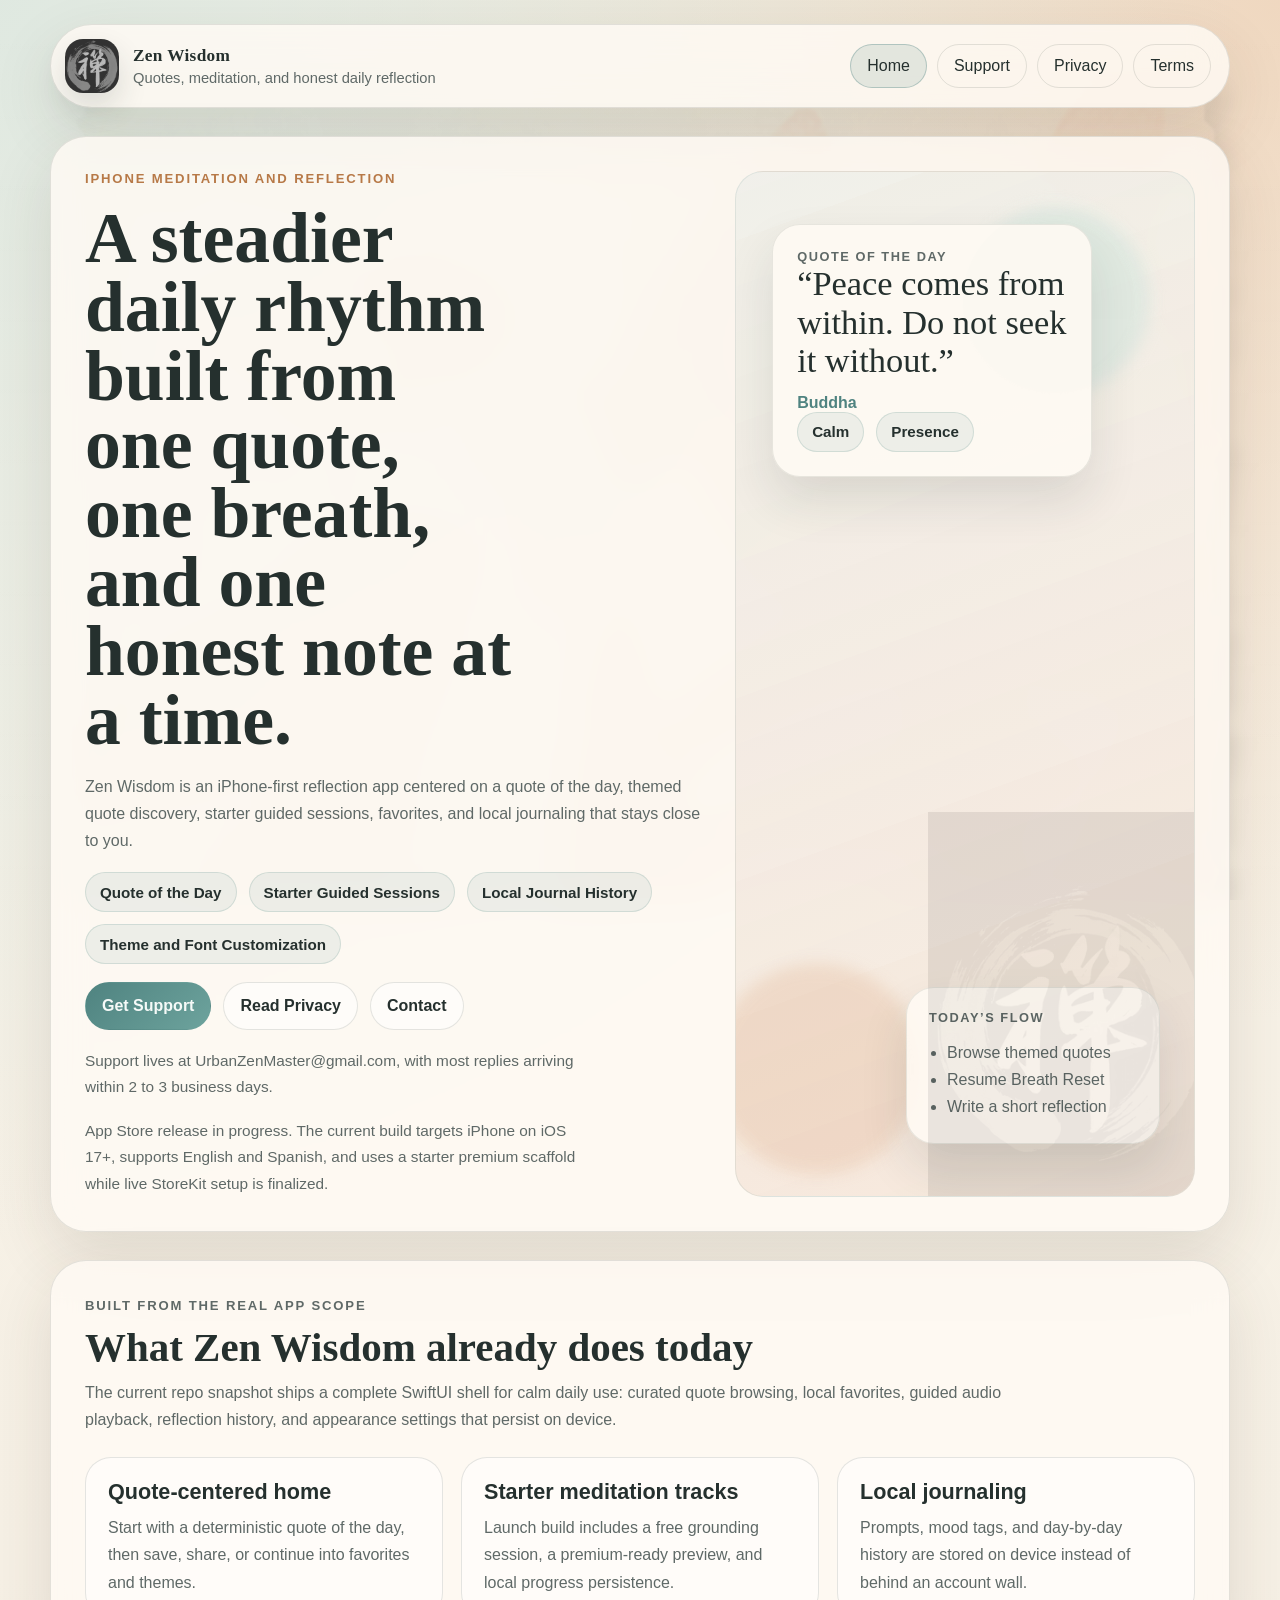
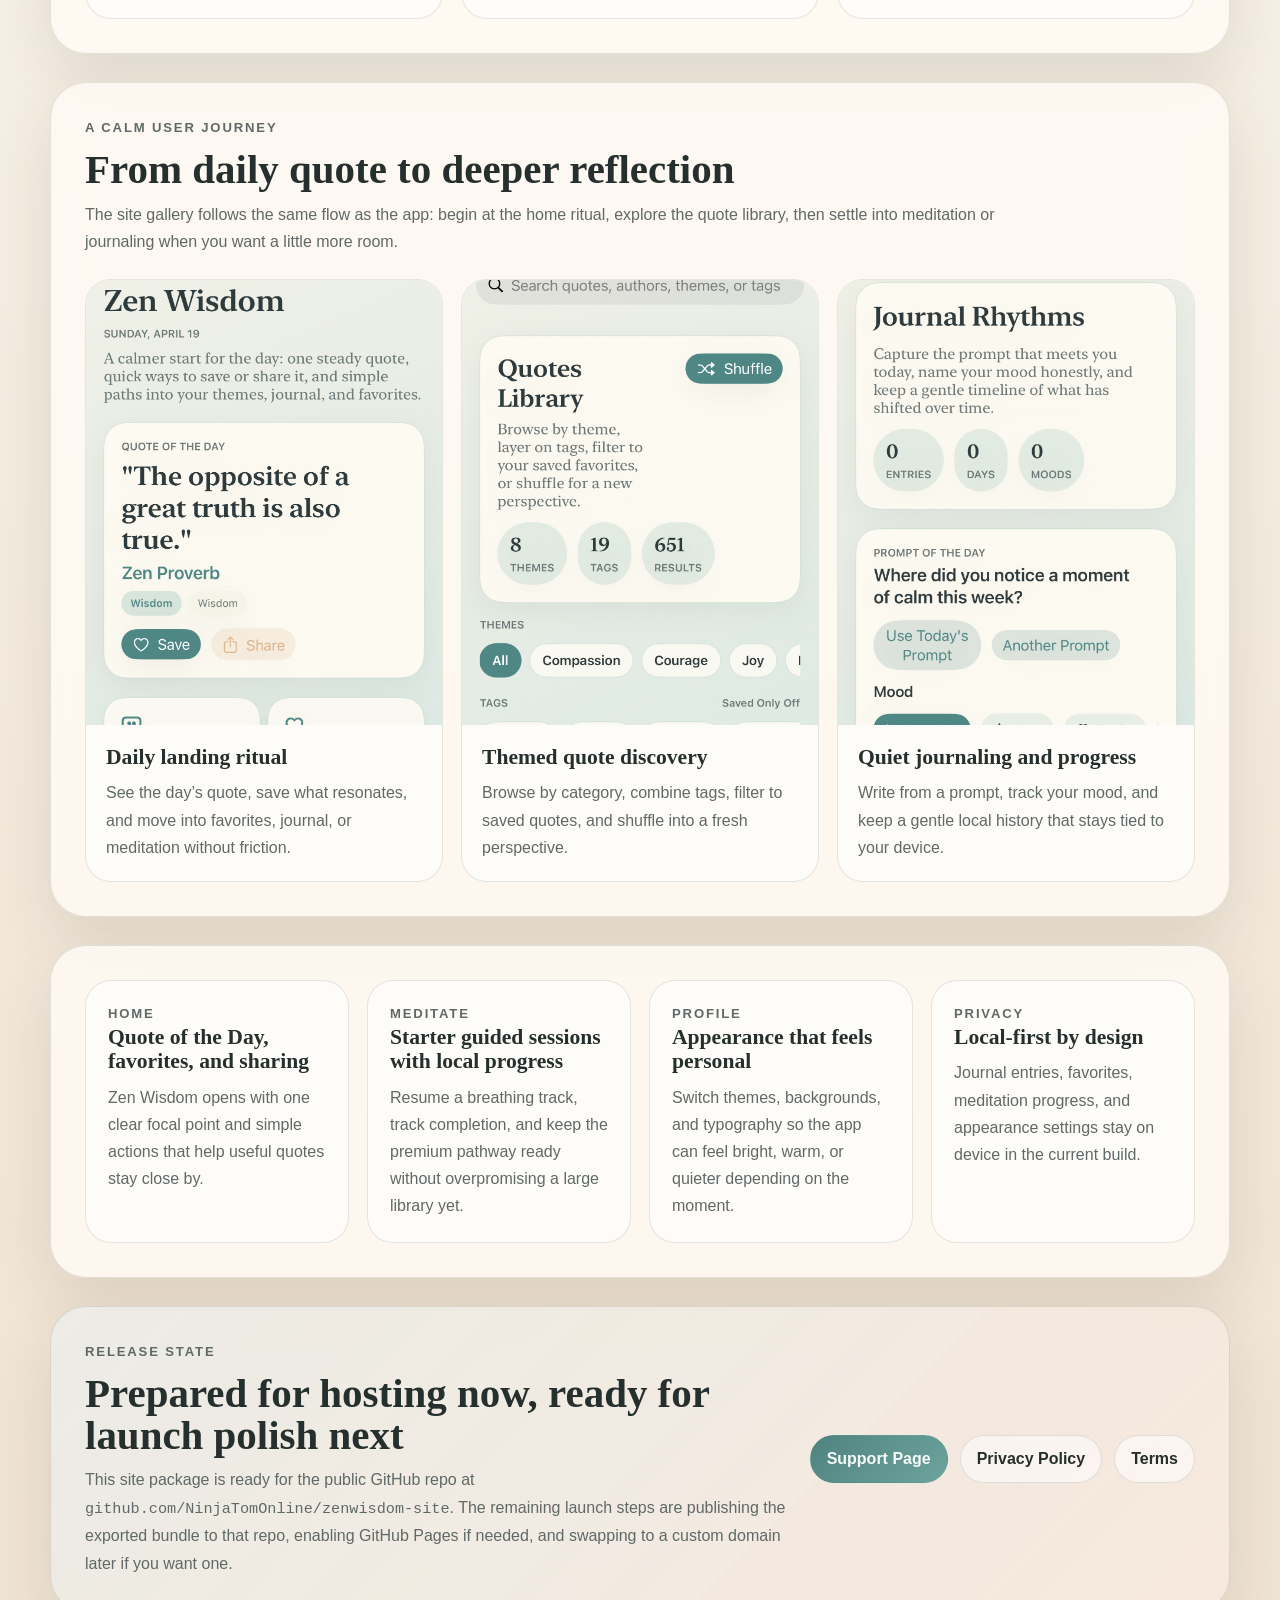
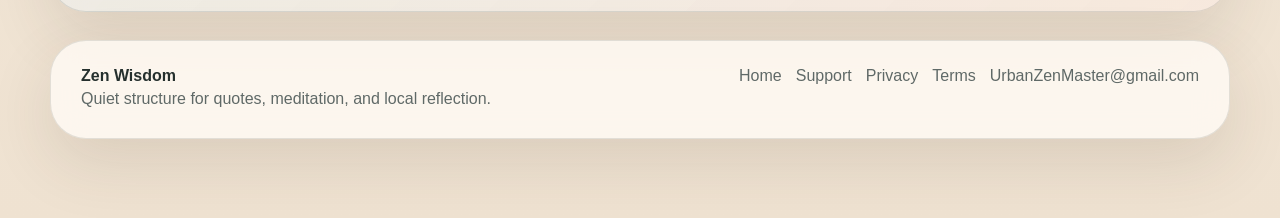
==== index.html @ a4621745 "Use cache-safe social preview card" ====
<!doctype html>
<html lang="en">
<head>
  <meta charset="utf-8">
  <meta name="viewport" content="width=device-width, initial-scale=1">
  <meta name="description" content="Zen Wisdom is an iPhone-first meditation and reflection app built around daily quotes, starter guided sessions, favorites, and local journaling.">
  <meta property="og:title" content="Zen Wisdom">
  <meta property="og:description" content="Daily quotes, starter guided sessions, and local reflection on iPhone.">
  <meta property="og:type" content="website">
  <meta property="og:url" content="https://ninjatomonline.github.io/zenwisdom-site/">
  <meta property="og:image" content="https://ninjatomonline.github.io/zenwisdom-site/screenshots/zenwisdom-social-card.png">
  <meta property="og:image:type" content="image/png">
  <meta property="og:image:width" content="1200">
  <meta property="og:image:height" content="630">
  <meta property="og:image:alt" content="Zen Wisdom social preview with the app icon, feature highlights, and a real iPhone home screenshot.">
  <meta name="twitter:card" content="summary_large_image">
  <meta name="twitter:image" content="https://ninjatomonline.github.io/zenwisdom-site/screenshots/zenwisdom-social-card.png">
  <title>Zen Wisdom | Daily quotes, meditation, and reflection</title>
  <link rel="icon" href="assets/icon-256.png" sizes="256x256">
  <link rel="apple-touch-icon" href="assets/icon-256.png">
  <link rel="manifest" href="site.webmanifest">
  <link rel="stylesheet" href="site.css">
</head>
<body class="page-home">
  <div class="shell">
    <header class="topbar">
      <a class="brand" href="index.html">
        <img class="brand-mark" src="assets/zen-mark.png" alt="">
        <span class="brand-copy">
          <strong>Zen Wisdom</strong>
          <span>Quotes, meditation, and honest daily reflection</span>
        </span>
      </a>
      <nav class="nav" aria-label="Primary">
        <a href="index.html" aria-current="page">Home</a>
        <a href="support.html">Support</a>
        <a href="privacy.html">Privacy</a>
        <a href="terms.html">Terms</a>
      </nav>
    </header>
    <main>
      <section class="hero hero-grid">
        <div class="hero-copy">
          <p class="eyebrow">iPhone meditation and reflection</p>
          <h1>A steadier daily rhythm built from one quote, one breath, and one honest note at a time.</h1>
          <p class="lede">Zen Wisdom is an iPhone-first reflection app centered on a quote of the day, themed quote discovery, starter guided sessions, favorites, and local journaling that stays close to you.</p>
          <div class="pill-row" aria-label="Highlights">
            <span class="pill">Quote of the Day</span>
            <span class="pill">Starter Guided Sessions</span>
            <span class="pill">Local Journal History</span>
            <span class="pill">Theme and Font Customization</span>
          </div>
          <div class="button-row">
            <a class="button primary" href="support.html">Get Support</a>
            <a class="button secondary" href="privacy.html">Read Privacy</a>
            <a class="button secondary" href="mailto:UrbanZenMaster@gmail.com?subject=Zen%20Wisdom%20Support">Contact</a>
          </div>
          <p class="microcopy">Support lives at <a href="mailto:UrbanZenMaster@gmail.com?subject=Zen%20Wisdom%20Support">UrbanZenMaster@gmail.com</a>, with most replies arriving within 2 to 3 business days.</p>
          <p class="microcopy">App Store release in progress. The current build targets iPhone on iOS 17+, supports English and Spanish, and uses a starter premium scaffold while live StoreKit setup is finalized.</p>
        </div>
        <div class="hero-visual">
          <div class="orb orb-one"></div>
          <div class="orb orb-two"></div>
          <div class="preview-panel preview-panel-large">
            <p class="preview-label">Quote of the Day</p>
            <blockquote>
              “Peace comes from within. Do not seek it without.”
            </blockquote>
            <p class="preview-author">Buddha</p>
            <div class="chip-row">
              <span class="mini-chip">Calm</span>
              <span class="mini-chip">Presence</span>
            </div>
          </div>
          <div class="preview-panel preview-panel-small">
            <p class="preview-label">Today&rsquo;s flow</p>
            <ul class="mini-list">
              <li>Browse themed quotes</li>
              <li>Resume Breath Reset</li>
              <li>Write a short reflection</li>
            </ul>
          </div>
          <img class="hero-mark" src="assets/zen-mark.png" alt="">
        </div>
      </section>

      <section class="section">
        <div class="section-heading">
          <p class="eyebrow">Built from the real app scope</p>
          <h2>What Zen Wisdom already does today</h2>
          <p>The current repo snapshot ships a complete SwiftUI shell for calm daily use: curated quote browsing, local favorites, guided audio playback, reflection history, and appearance settings that persist on device.</p>
        </div>
        <div class="stats-grid">
          <article class="stat-card">
            <strong>Quote-centered home</strong>
            <p>Start with a deterministic quote of the day, then save, share, or continue into favorites and themes.</p>
          </article>
          <article class="stat-card">
            <strong>Starter meditation tracks</strong>
            <p>Launch build includes a free grounding session, a premium-ready preview, and local progress persistence.</p>
          </article>
          <article class="stat-card">
            <strong>Local journaling</strong>
            <p>Prompts, mood tags, and day-by-day history are stored on device instead of behind an account wall.</p>
          </article>
        </div>
      </section>

      <section class="section">
        <div class="section-heading">
          <p class="eyebrow">A calm user journey</p>
          <h2>From daily quote to deeper reflection</h2>
          <p>The site gallery follows the same flow as the app: begin at the home ritual, explore the quote library, then settle into meditation or journaling when you want a little more room.</p>
        </div>
        <div class="gallery-grid">
          <article class="gallery-card">
            <img src="screenshots/zenwisdom-home.png" alt="Zen Wisdom home screen showing a quote of the day, quick actions, and a reflection prompt.">
            <div class="gallery-copy">
              <h3>Daily landing ritual</h3>
              <p>See the day&rsquo;s quote, save what resonates, and move into favorites, journal, or meditation without friction.</p>
            </div>
          </article>
          <article class="gallery-card">
            <img src="screenshots/zenwisdom-library.png" alt="Zen Wisdom quotes library with themed categories, tags, and a spotlight quote.">
            <div class="gallery-copy">
              <h3>Themed quote discovery</h3>
              <p>Browse by category, combine tags, filter to saved quotes, and shuffle into a fresh perspective.</p>
            </div>
          </article>
          <article class="gallery-card">
            <img src="screenshots/zenwisdom-journal.png" alt="Zen Wisdom journal screen with a prompt, mood selection, and a reflection editor.">
            <div class="gallery-copy">
              <h3>Quiet journaling and progress</h3>
              <p>Write from a prompt, track your mood, and keep a gentle local history that stays tied to your device.</p>
            </div>
          </article>
        </div>
      </section>

      <section class="section feature-band">
        <div class="feature-card">
          <p class="eyebrow">Home</p>
          <h3>Quote of the Day, favorites, and sharing</h3>
          <p>Zen Wisdom opens with one clear focal point and simple actions that help useful quotes stay close by.</p>
        </div>
        <div class="feature-card">
          <p class="eyebrow">Meditate</p>
          <h3>Starter guided sessions with local progress</h3>
          <p>Resume a breathing track, track completion, and keep the premium pathway ready without overpromising a large library yet.</p>
        </div>
        <div class="feature-card">
          <p class="eyebrow">Profile</p>
          <h3>Appearance that feels personal</h3>
          <p>Switch themes, backgrounds, and typography so the app can feel bright, warm, or quieter depending on the moment.</p>
        </div>
        <div class="feature-card">
          <p class="eyebrow">Privacy</p>
          <h3>Local-first by design</h3>
          <p>Journal entries, favorites, meditation progress, and appearance settings stay on device in the current build.</p>
        </div>
      </section>

      <section class="section callout">
        <div class="callout-copy">
          <p class="eyebrow">Release state</p>
          <h2>Prepared for hosting now, ready for launch polish next</h2>
          <p>This site package is ready for the public GitHub repo at <code>github.com/NinjaTomOnline/zenwisdom-site</code>. The remaining launch steps are publishing the exported bundle to that repo, enabling GitHub Pages if needed, and swapping to a custom domain later if you want one.</p>
        </div>
        <div class="callout-links">
          <a class="button primary" href="support.html">Support Page</a>
          <a class="button secondary" href="privacy.html">Privacy Policy</a>
          <a class="button secondary" href="terms.html">Terms</a>
        </div>
      </section>
    </main>
    <footer class="site-footer">
      <div>
        <strong>Zen Wisdom</strong>
        <p>Quiet structure for quotes, meditation, and local reflection.</p>
      </div>
      <nav class="footer-nav" aria-label="Footer">
        <a href="index.html">Home</a>
        <a href="support.html">Support</a>
        <a href="privacy.html">Privacy</a>
        <a href="terms.html">Terms</a>
        <a href="mailto:UrbanZenMaster@gmail.com?subject=Zen%20Wisdom%20Support">UrbanZenMaster@gmail.com</a>
      </nav>
    </footer>
  </div>
</body>
</html>
---- site.css ----
:root {
  color-scheme: light;
  --bg: #f6f0e5;
  --paper: rgba(255, 251, 244, 0.82);
  --ink: #25302e;
  --muted: #5f6967;
  --accent: #4f8380;
  --accent-soft: #d6e6de;
  --sunrise: #d39a73;
  --gold: #b77947;
  --line: rgba(37, 48, 46, 0.12);
  --shadow: 0 24px 64px rgba(64, 48, 35, 0.12);
  --radius-xl: 36px;
  --radius-lg: 26px;
}

* { box-sizing: border-box; }
html { scroll-behavior: smooth; }
body {
  margin: 0;
  min-height: 100vh;
  font-family: "Avenir Next", "Segoe UI", "Trebuchet MS", sans-serif;
  color: var(--ink);
  background:
    radial-gradient(circle at top left, rgba(215, 229, 222, 0.75), transparent 34%),
    radial-gradient(circle at top right, rgba(233, 196, 163, 0.58), transparent 28%),
    linear-gradient(180deg, #f8f3e8 0%, var(--bg) 46%, #efe2d1 100%);
  position: relative;
}

body::before {
  content: "";
  position: fixed;
  inset: 0;
  background:
    linear-gradient(180deg, rgba(255, 255, 255, 0.48), rgba(255, 255, 255, 0.08)),
    url("assets/paper-texture.png") center top / cover no-repeat;
  opacity: 0.13;
  pointer-events: none;
  mix-blend-mode: multiply;
}

img {
  display: block;
  max-width: 100%;
}

a {
  color: inherit;
  text-decoration: none;
}

code {
  font-family: "SFMono-Regular", "Consolas", "Menlo", monospace;
  font-size: 0.95em;
}

.shell {
  position: relative;
  z-index: 1;
  width: min(1180px, calc(100% - 32px));
  margin: 0 auto;
  padding: 24px 0 80px;
}

.topbar {
  display: flex;
  align-items: center;
  justify-content: space-between;
  gap: 20px;
  margin-bottom: 28px;
  border: 1px solid var(--line);
  border-radius: 999px;
  background: rgba(255, 250, 244, 0.82);
  backdrop-filter: blur(18px);
  box-shadow: var(--shadow);
  padding: 14px 18px 14px 14px;
}

.brand {
  display: inline-flex;
  align-items: center;
  gap: 14px;
  min-width: 0;
}

.brand-mark {
  width: 54px;
  height: 54px;
  border-radius: 18px;
  object-fit: cover;
  box-shadow: 0 14px 30px rgba(35, 48, 46, 0.14);
}

.brand-copy {
  display: grid;
  gap: 4px;
}

.brand-copy strong {
  font-family: "Iowan Old Style", "Palatino Linotype", "Book Antiqua", Georgia, serif;
  font-size: 1.08rem;
  letter-spacing: 0.02em;
}

.brand-copy span:last-child {
  color: var(--muted);
  font-size: 0.92rem;
}

.nav {
  display: flex;
  flex-wrap: wrap;
  gap: 10px;
}

.nav a,
.button {
  padding: 12px 16px;
  border-radius: 999px;
  border: 1px solid var(--line);
  transition: transform 180ms ease, background-color 180ms ease, border-color 180ms ease;
}

.nav a[aria-current="page"] {
  background: rgba(79, 131, 128, 0.14);
  border-color: rgba(79, 131, 128, 0.34);
}

.nav a:hover,
.button:hover {
  transform: translateY(-1px);
}

main {
  display: grid;
  gap: 28px;
}

.hero,
.section,
.site-footer {
  border: 1px solid var(--line);
  border-radius: var(--radius-xl);
  background: var(--paper);
  backdrop-filter: blur(16px);
  box-shadow: var(--shadow);
}

.hero,
.section {
  padding: 34px;
}

.hero-grid {
  display: grid;
  grid-template-columns: 1.15fr 0.85fr;
  gap: 28px;
  overflow: hidden;
  position: relative;
}

.hero-copy {
  display: grid;
  gap: 18px;
  align-content: start;
}

.hero-copy h1,
.section-heading h2,
.callout h2,
.page-hero h1,
.gallery-copy h3,
.info-card h2,
.legal-card h2,
.feature-card h3,
.faq-item h3 {
  font-family: "Iowan Old Style", "Palatino Linotype", "Book Antiqua", Georgia, serif;
}

.hero-copy h1 {
  margin: 0;
  font-size: clamp(2.8rem, 5.6vw, 5.2rem);
  line-height: 0.96;
  max-width: 12ch;
}

.eyebrow {
  margin: 0;
  color: var(--gold);
  font-size: 0.82rem;
  font-weight: 800;
  letter-spacing: 0.14em;
  text-transform: uppercase;
}

.lede,
.section-heading p,
.gallery-copy p,
.feature-card p,
.callout p,
.info-card p,
.legal-card p,
.faq-item p,
.site-footer p,
.microcopy {
  margin: 0;
  color: var(--muted);
  line-height: 1.7;
}

.pill-row,
.chip-row,
.button-row {
  display: flex;
  flex-wrap: wrap;
  gap: 12px;
}

.pill,
.mini-chip {
  display: inline-flex;
  align-items: center;
  min-height: 40px;
  padding: 10px 14px;
  border-radius: 999px;
  background: rgba(79, 131, 128, 0.09);
  border: 1px solid rgba(79, 131, 128, 0.18);
  color: var(--ink);
  font-size: 0.95rem;
  font-weight: 600;
}

.button {
  display: inline-flex;
  align-items: center;
  justify-content: center;
  min-height: 48px;
  font-weight: 700;
}

.button.primary {
  background: linear-gradient(135deg, var(--accent) 0%, #6da39d 100%);
  color: #f6faf8;
  border-color: transparent;
}

.button.secondary {
  background: rgba(255, 255, 255, 0.52);
}

.microcopy {
  font-size: 0.96rem;
  max-width: 60ch;
}

.hero-visual {
  position: relative;
  min-height: 500px;
  border-radius: 28px;
  background:
    linear-gradient(160deg, rgba(79, 131, 128, 0.08), rgba(211, 154, 115, 0.18)),
    rgba(255, 250, 244, 0.7);
  border: 1px solid rgba(79, 131, 128, 0.12);
  overflow: hidden;
}

.orb {
  position: absolute;
  border-radius: 999px;
  filter: blur(8px);
  opacity: 0.7;
}

.orb-one {
  top: 34px;
  right: 44px;
  width: 190px;
  height: 190px;
  background: rgba(214, 230, 222, 0.9);
}

.orb-two {
  left: -24px;
  bottom: 22px;
  width: 210px;
  height: 210px;
  background: rgba(228, 185, 153, 0.5);
}

.hero-mark {
  position: absolute;
  right: -18px;
  bottom: -42px;
  width: min(320px, 62%);
  opacity: 0.1;
  mix-blend-mode: multiply;
}

.preview-panel {
  position: absolute;
  border-radius: 28px;
  background: rgba(255, 251, 244, 0.88);
  border: 1px solid rgba(37, 48, 46, 0.1);
  box-shadow: 0 24px 48px rgba(37, 48, 46, 0.12);
}

.preview-panel-large {
  top: 52px;
  left: 36px;
  width: min(320px, calc(100% - 84px));
  padding: 24px;
}

.preview-panel-large blockquote {
  margin: 0 0 14px;
  font-family: "Iowan Old Style", "Palatino Linotype", "Book Antiqua", Georgia, serif;
  font-size: clamp(1.6rem, 3vw, 2.15rem);
  line-height: 1.12;
}

.preview-author,
.preview-label {
  margin: 0;
}

.preview-label {
  color: var(--muted);
  font-size: 0.8rem;
  font-weight: 800;
  letter-spacing: 0.12em;
  text-transform: uppercase;
}

.preview-author {
  color: var(--accent);
  font-weight: 700;
}

.preview-panel-small {
  right: 34px;
  bottom: 52px;
  width: min(254px, calc(100% - 84px));
  padding: 22px;
}

.mini-list {
  margin: 14px 0 0;
  padding-left: 18px;
  color: var(--muted);
  line-height: 1.7;
}

.section {
  display: grid;
  gap: 24px;
}

.section-heading {
  display: grid;
  gap: 10px;
  max-width: 58rem;
}

.section-heading h2,
.callout h2,
.page-hero h1 {
  margin: 0;
  font-size: clamp(2rem, 3.2vw, 3.4rem);
  line-height: 1.02;
}

.stats-grid,
.gallery-grid,
.feature-band,
.panel-grid,
.legal-grid,
.faq-list {
  display: grid;
  gap: 18px;
}

.stats-grid,
.gallery-grid,
.feature-band {
  grid-template-columns: repeat(3, minmax(0, 1fr));
}

.gallery-card,
.stat-card,
.feature-card,
.info-card,
.legal-card,
.faq-item {
  border: 1px solid var(--line);
  border-radius: var(--radius-lg);
  background: rgba(255, 255, 255, 0.58);
  padding: 22px;
}

.stat-card strong,
.gallery-copy h3,
.feature-card h3,
.faq-item h3,
.info-card h2,
.legal-card h2 {
  display: block;
  margin: 0 0 10px;
  font-size: 1.35rem;
  line-height: 1.12;
}

.stat-card p {
  margin: 0;
  color: var(--muted);
  line-height: 1.7;
}

.gallery-card {
  overflow: hidden;
  padding: 0;
}

.gallery-card img {
  aspect-ratio: 4 / 5;
  width: 100%;
  object-fit: cover;
  background: linear-gradient(180deg, rgba(214, 230, 222, 0.22), rgba(211, 154, 115, 0.12));
}

.gallery-copy {
  padding: 20px;
}

.feature-band {
  grid-template-columns: repeat(4, minmax(0, 1fr));
}

.callout {
  display: grid;
  grid-template-columns: 1fr auto;
  align-items: center;
  gap: 20px;
  background:
    linear-gradient(135deg, rgba(79, 131, 128, 0.1), rgba(211, 154, 115, 0.16)),
    rgba(255, 250, 244, 0.9);
}

.callout-copy {
  display: grid;
  gap: 10px;
}

.callout-links {
  display: flex;
  flex-wrap: wrap;
  gap: 12px;
  justify-content: flex-end;
}

.page-hero {
  display: grid;
  gap: 14px;
}

.detail-list {
  margin: 0;
  padding-left: 20px;
  color: var(--muted);
  line-height: 1.75;
}

.faq {
  gap: 22px;
}

.panel-grid,
.legal-grid,
.faq-list {
  grid-template-columns: repeat(2, minmax(0, 1fr));
}

.site-footer {
  margin-top: 28px;
  padding: 26px 30px;
  display: flex;
  justify-content: space-between;
  gap: 18px;
}

.footer-nav {
  display: flex;
  flex-wrap: wrap;
  gap: 14px;
  align-items: flex-start;
}

.footer-nav a {
  color: var(--muted);
}

.footer-nav a:hover,
.brand:hover strong {
  color: var(--accent);
}

@media (max-width: 780px) {
  .shell {
    width: min(100% - 20px, 100%);
    padding-top: 12px;
  }

  .topbar {
    display: grid;
    border-radius: 30px;
    padding: 16px;
  }

  .hero,
  .section,
  .site-footer {
    padding: 24px;
    border-radius: 28px;
  }

  .hero-grid,
  .callout,
  .faq-list,
  .panel-grid,
  .gallery-grid,
  .stats-grid,
  .feature-band {
    grid-template-columns: 1fr;
  }

  .button-row,
  .callout-links,
  .nav {
    flex-direction: column;
  }

  .hero-visual {
    min-height: 380px;
  }

  .preview-panel-large {
    left: 18px;
    top: 18px;
    width: calc(100% - 36px);
  }

  .preview-panel-small {
    right: 18px;
    bottom: 18px;
    width: calc(100% - 36px);
  }

  .site-footer {
    display: grid;
  }
}
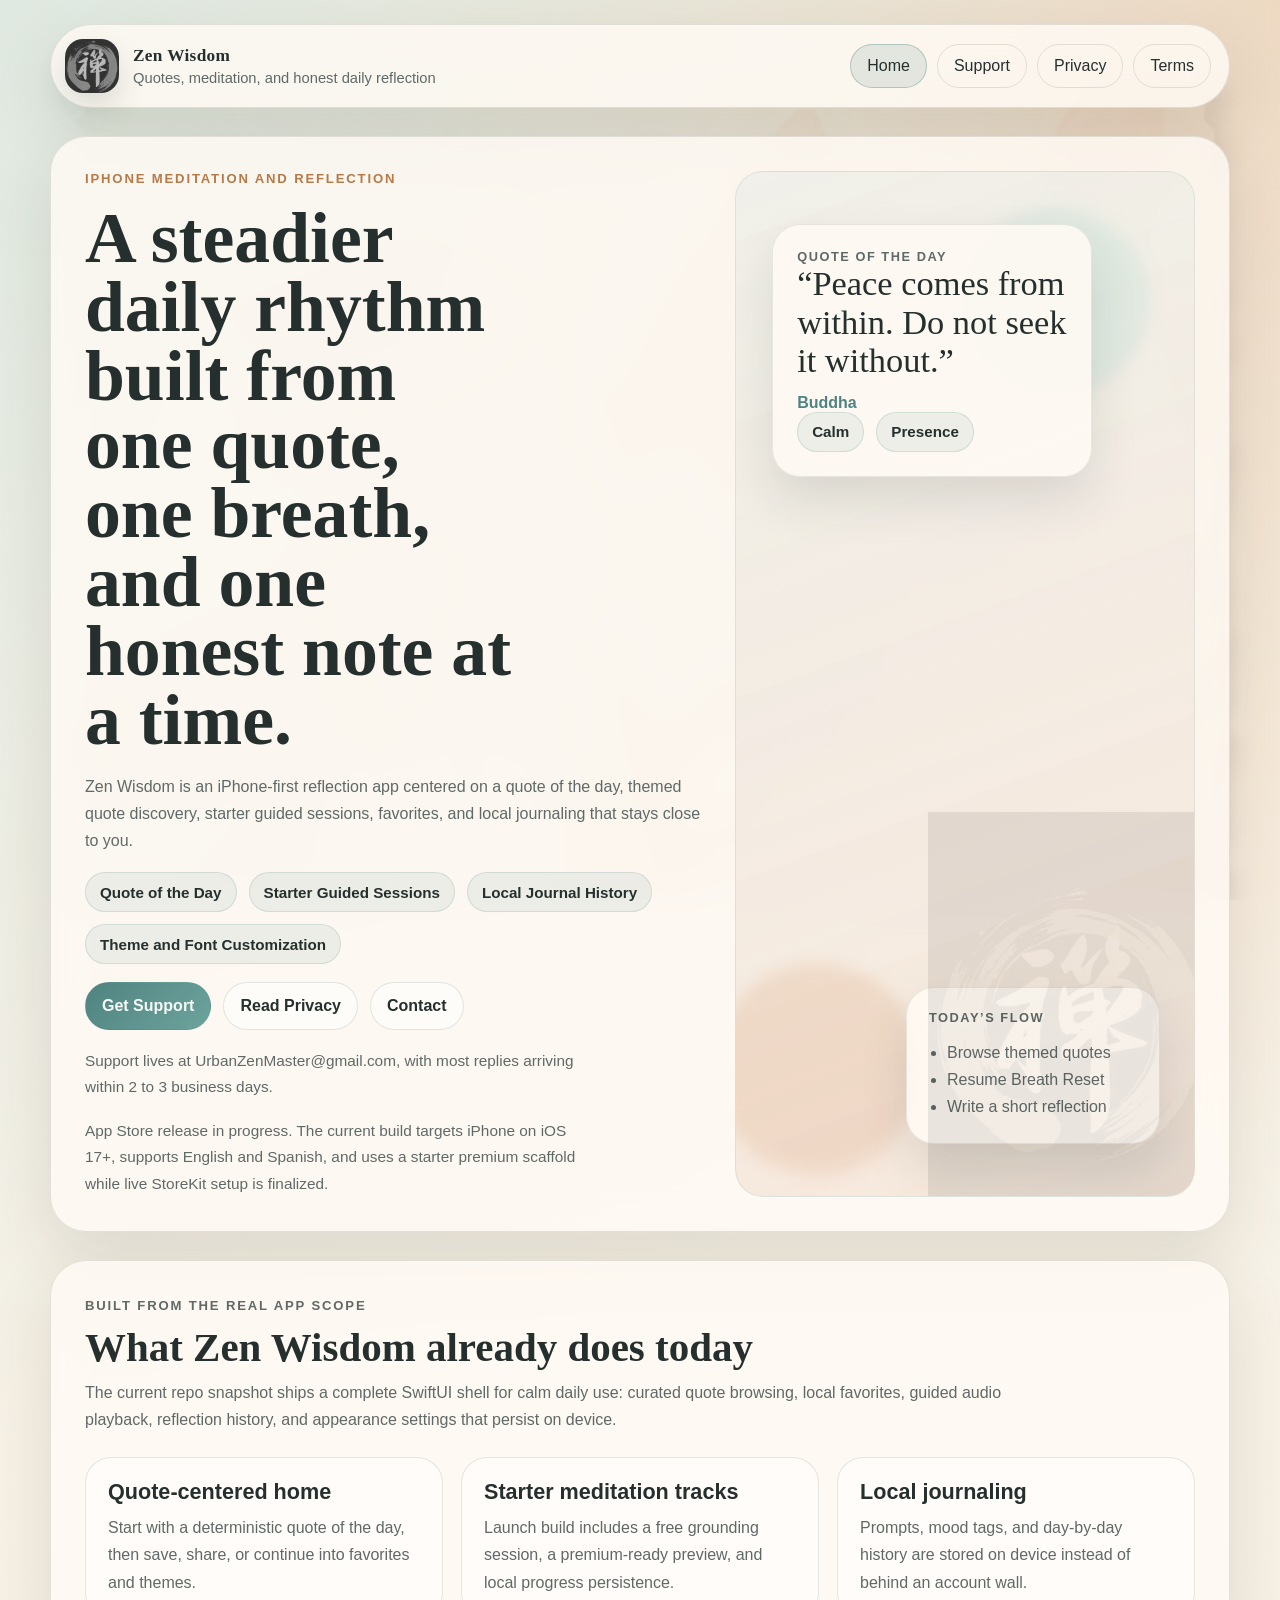
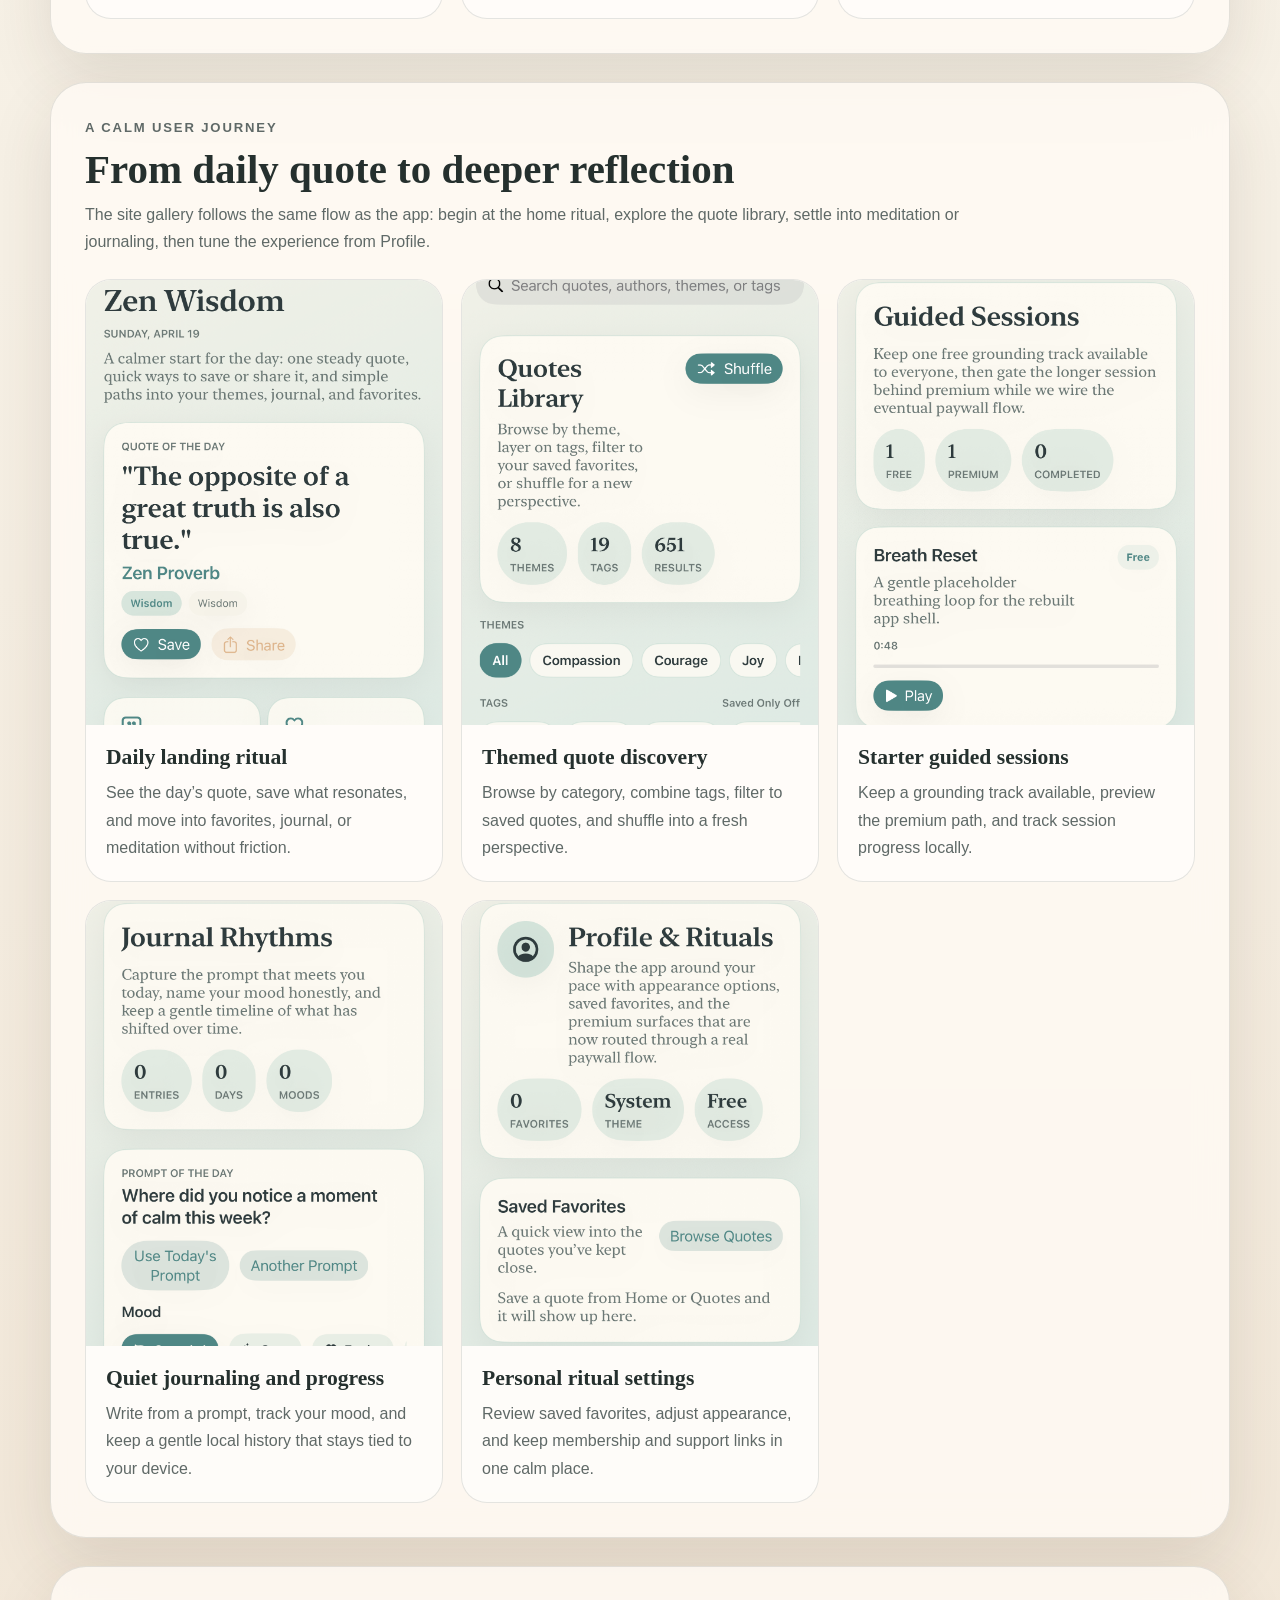
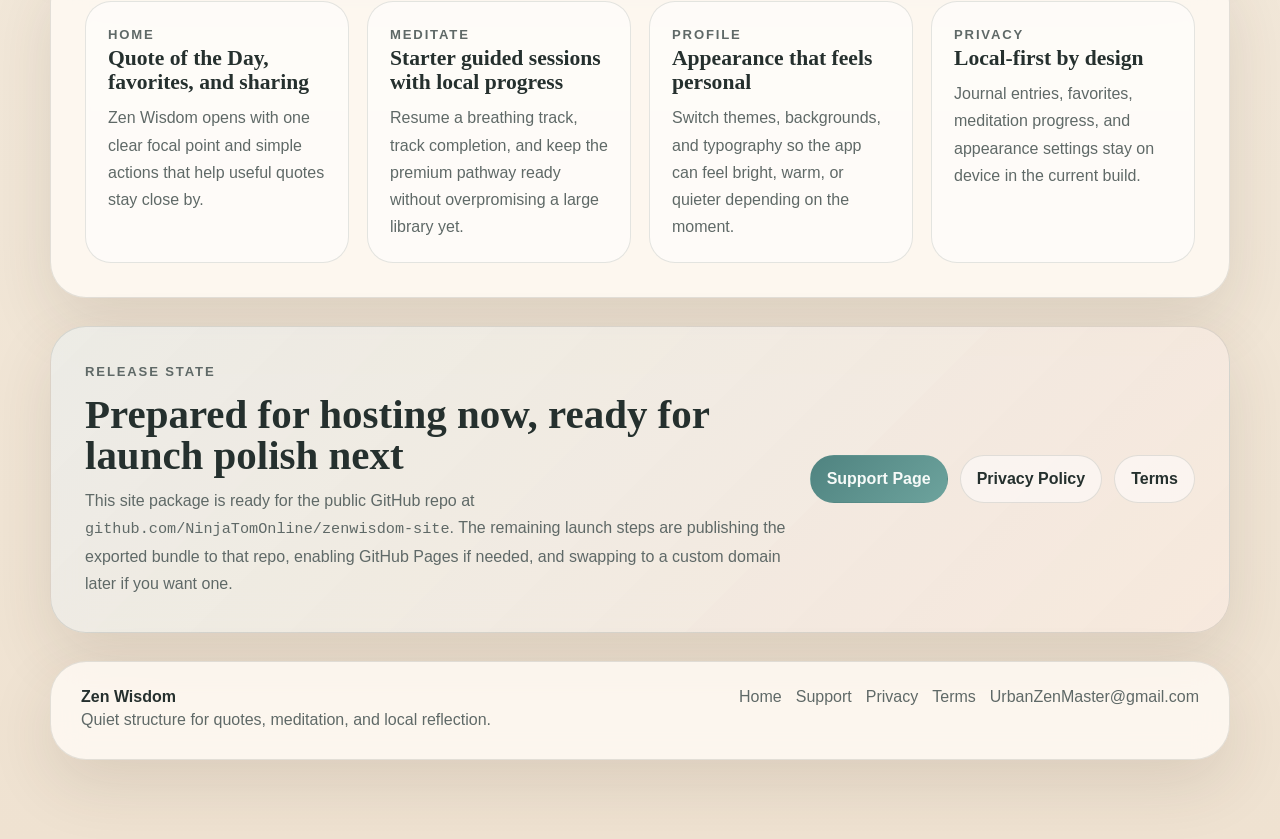
==== commit 4503b93e: "Add Meditate and Profile gallery screenshots" ====
--- a/index.html
+++ b/index.html
@@ -110,7 +110,7 @@
         <div class="section-heading">
           <p class="eyebrow">A calm user journey</p>
           <h2>From daily quote to deeper reflection</h2>
-          <p>The site gallery follows the same flow as the app: begin at the home ritual, explore the quote library, then settle into meditation or journaling when you want a little more room.</p>
+          <p>The site gallery follows the same flow as the app: begin at the home ritual, explore the quote library, settle into meditation or journaling, then tune the experience from Profile.</p>
         </div>
         <div class="gallery-grid">
           <article class="gallery-card">
@@ -128,10 +128,24 @@
             </div>
           </article>
           <article class="gallery-card">
+            <img src="screenshots/zenwisdom-meditate.png" alt="Zen Wisdom meditation screen showing guided sessions, a free track, and premium-ready session state.">
+            <div class="gallery-copy">
+              <h3>Starter guided sessions</h3>
+              <p>Keep a grounding track available, preview the premium path, and track session progress locally.</p>
+            </div>
+          </article>
+          <article class="gallery-card">
             <img src="screenshots/zenwisdom-journal.png" alt="Zen Wisdom journal screen with a prompt, mood selection, and a reflection editor.">
             <div class="gallery-copy">
               <h3>Quiet journaling and progress</h3>
               <p>Write from a prompt, track your mood, and keep a gentle local history that stays tied to your device.</p>
+            </div>
+          </article>
+          <article class="gallery-card">
+            <img src="screenshots/zenwisdom-profile.png" alt="Zen Wisdom profile screen showing saved favorites, appearance settings, and membership context.">
+            <div class="gallery-copy">
+              <h3>Personal ritual settings</h3>
+              <p>Review saved favorites, adjust appearance, and keep membership and support links in one calm place.</p>
             </div>
           </article>
         </div>
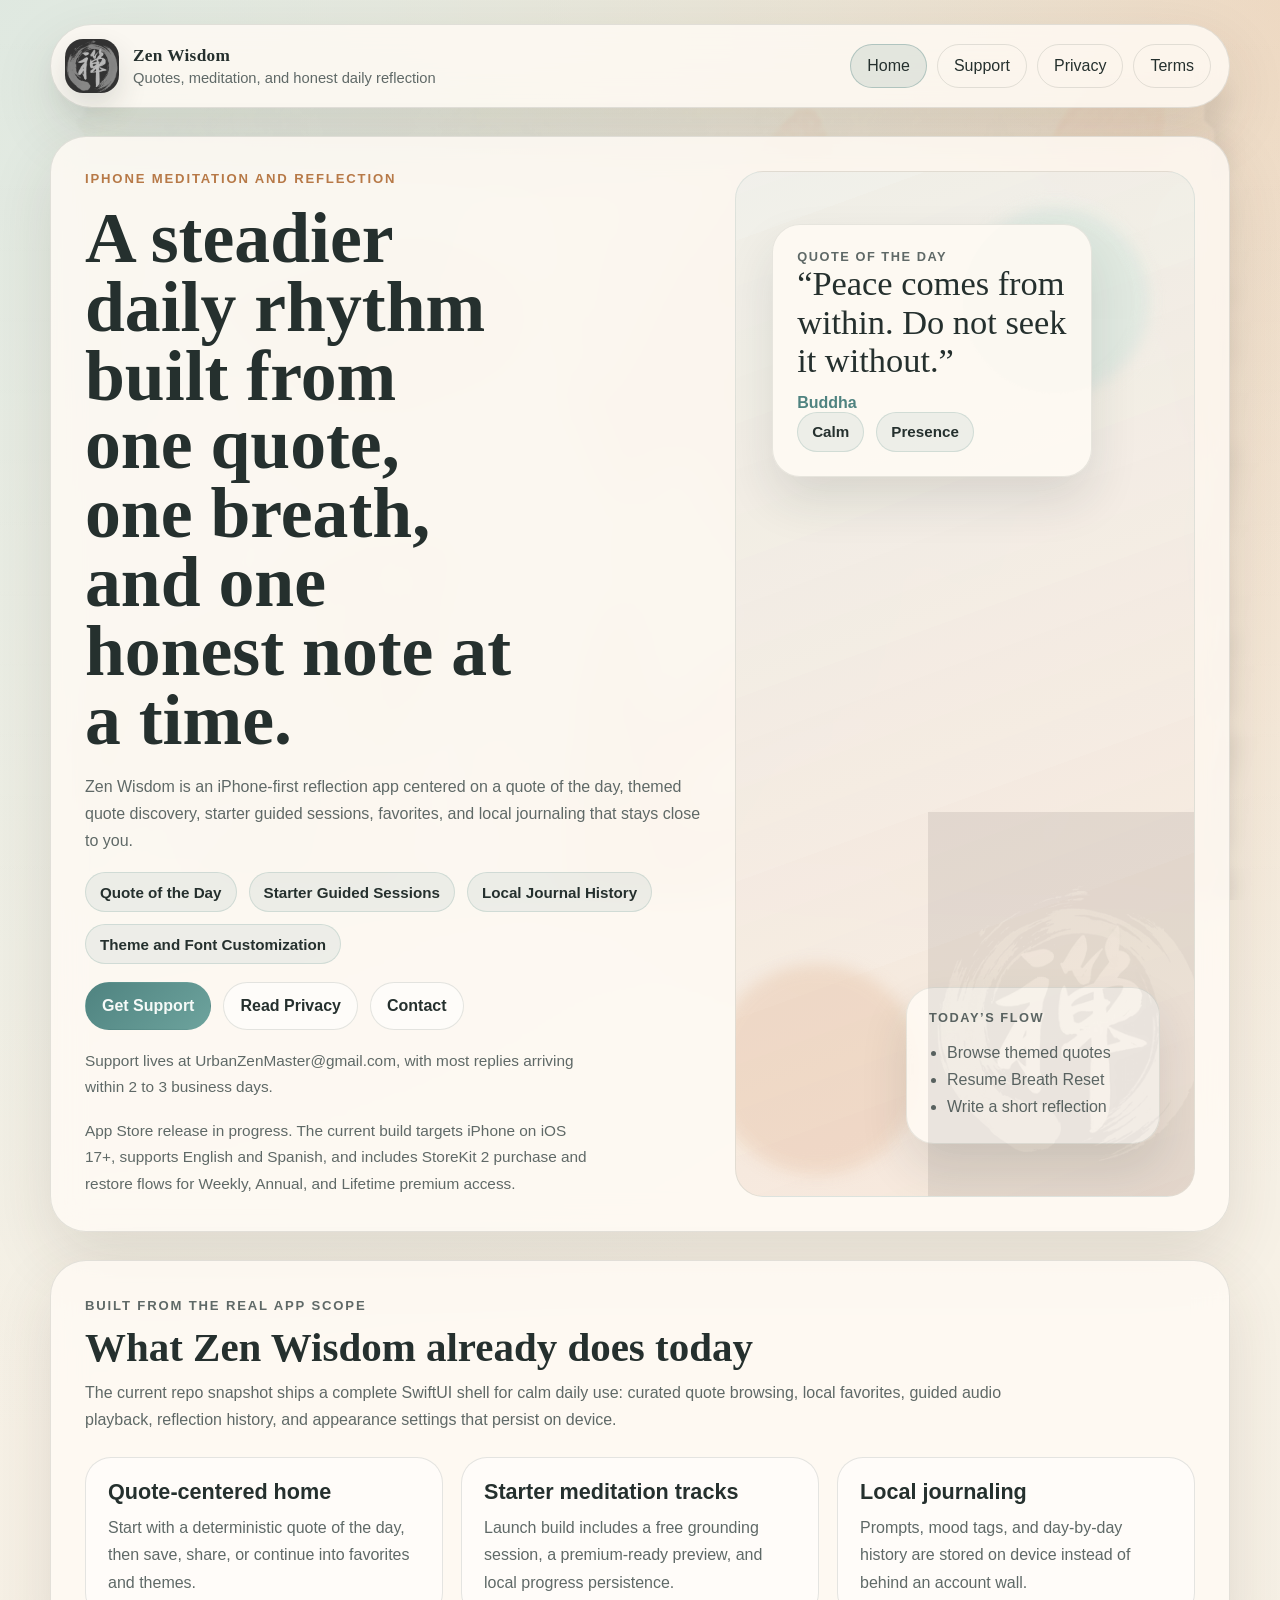
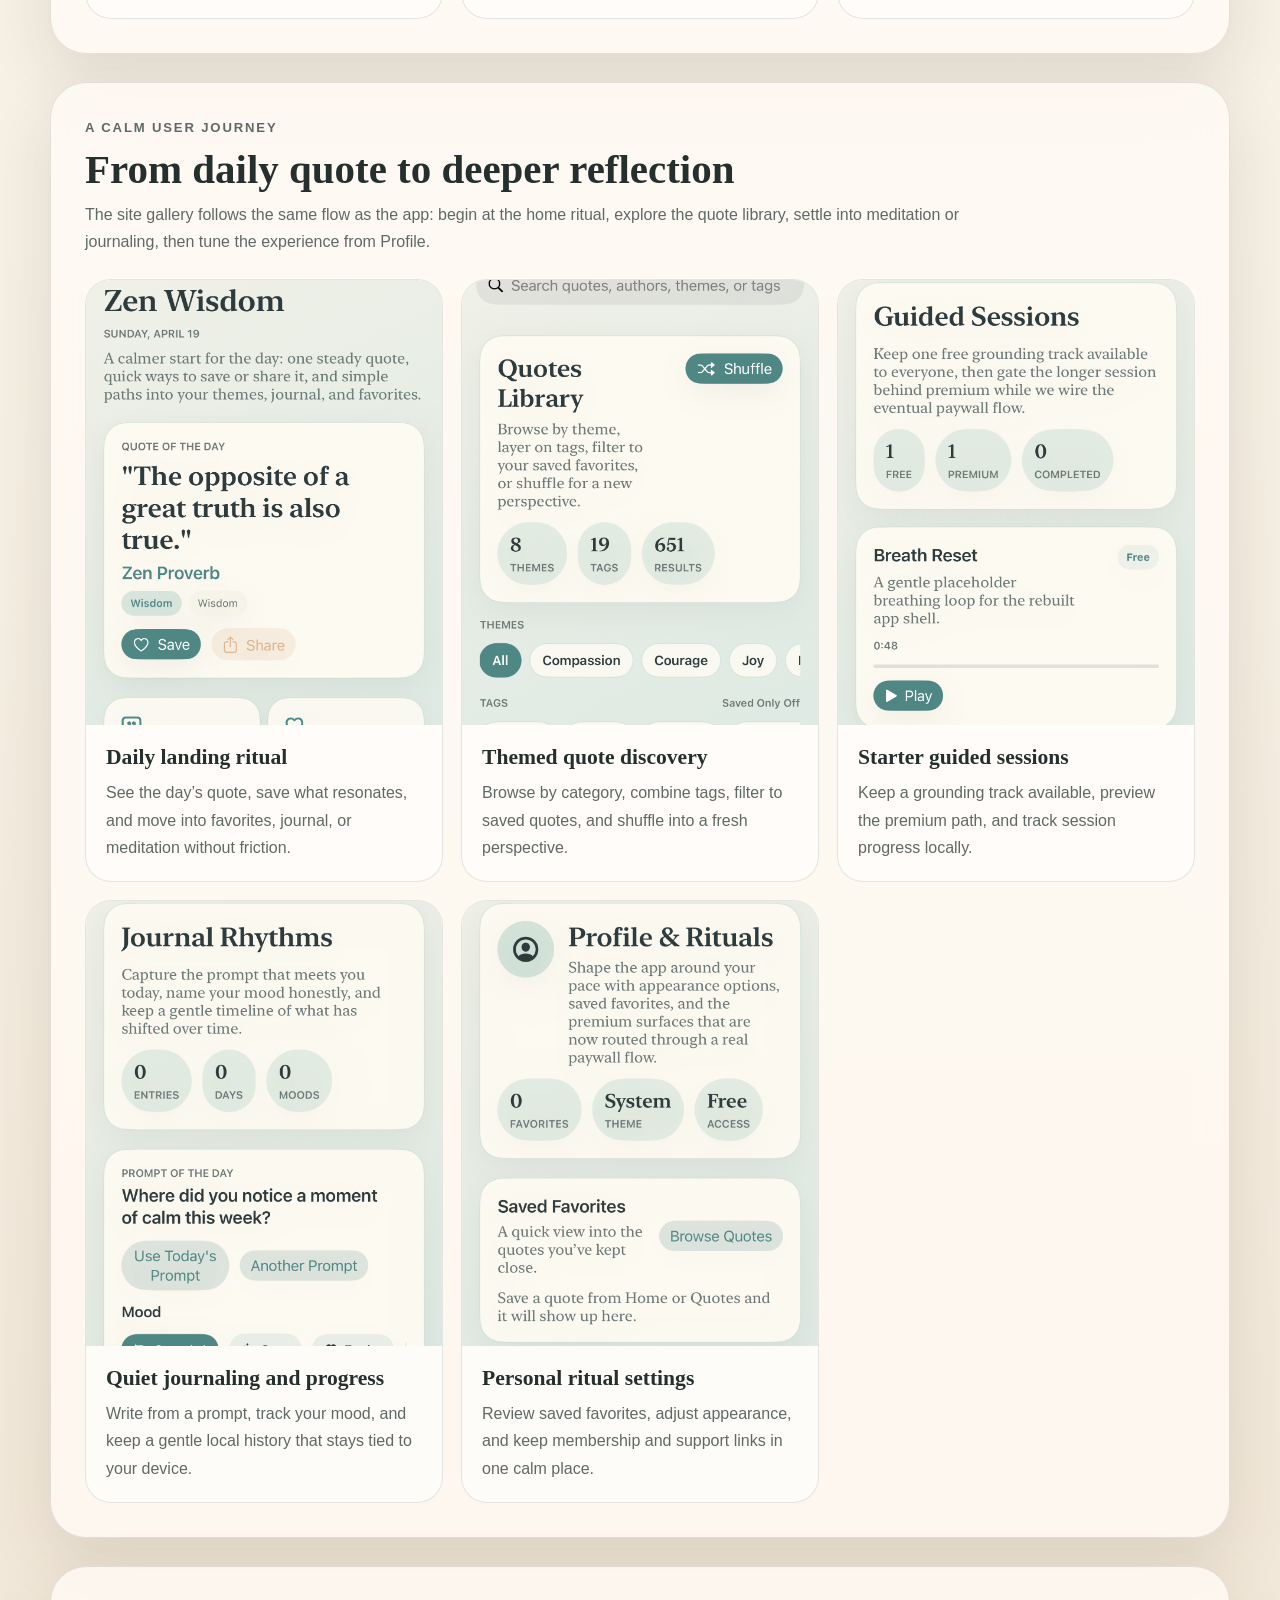
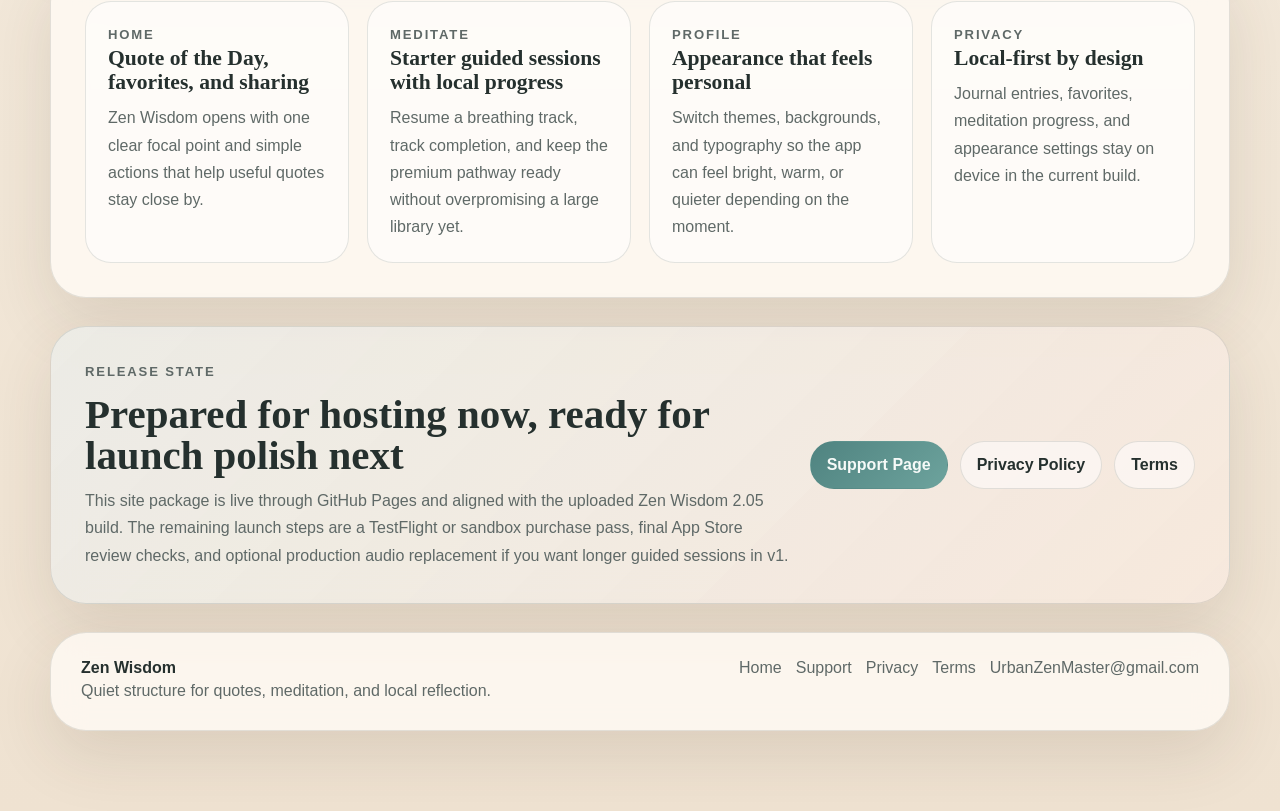
==== commit 9db3a758: "Align site with Zen Wisdom 2.05 upload" ====
--- a/index.html
+++ b/index.html
@@ -56,7 +56,7 @@
             <a class="button secondary" href="mailto:UrbanZenMaster@gmail.com?subject=Zen%20Wisdom%20Support">Contact</a>
           </div>
           <p class="microcopy">Support lives at <a href="mailto:UrbanZenMaster@gmail.com?subject=Zen%20Wisdom%20Support">UrbanZenMaster@gmail.com</a>, with most replies arriving within 2 to 3 business days.</p>
-          <p class="microcopy">App Store release in progress. The current build targets iPhone on iOS 17+, supports English and Spanish, and uses a starter premium scaffold while live StoreKit setup is finalized.</p>
+          <p class="microcopy">App Store release in progress. The current build targets iPhone on iOS 17+, supports English and Spanish, and includes StoreKit 2 purchase and restore flows for Weekly, Annual, and Lifetime premium access.</p>
         </div>
         <div class="hero-visual">
           <div class="orb orb-one"></div>
@@ -178,7 +178,7 @@
         <div class="callout-copy">
           <p class="eyebrow">Release state</p>
           <h2>Prepared for hosting now, ready for launch polish next</h2>
-          <p>This site package is ready for the public GitHub repo at <code>github.com/NinjaTomOnline/zenwisdom-site</code>. The remaining launch steps are publishing the exported bundle to that repo, enabling GitHub Pages if needed, and swapping to a custom domain later if you want one.</p>
+          <p>This site package is live through GitHub Pages and aligned with the uploaded Zen Wisdom 2.05 build. The remaining launch steps are a TestFlight or sandbox purchase pass, final App Store review checks, and optional production audio replacement if you want longer guided sessions in v1.</p>
         </div>
         <div class="callout-links">
           <a class="button primary" href="support.html">Support Page</a>
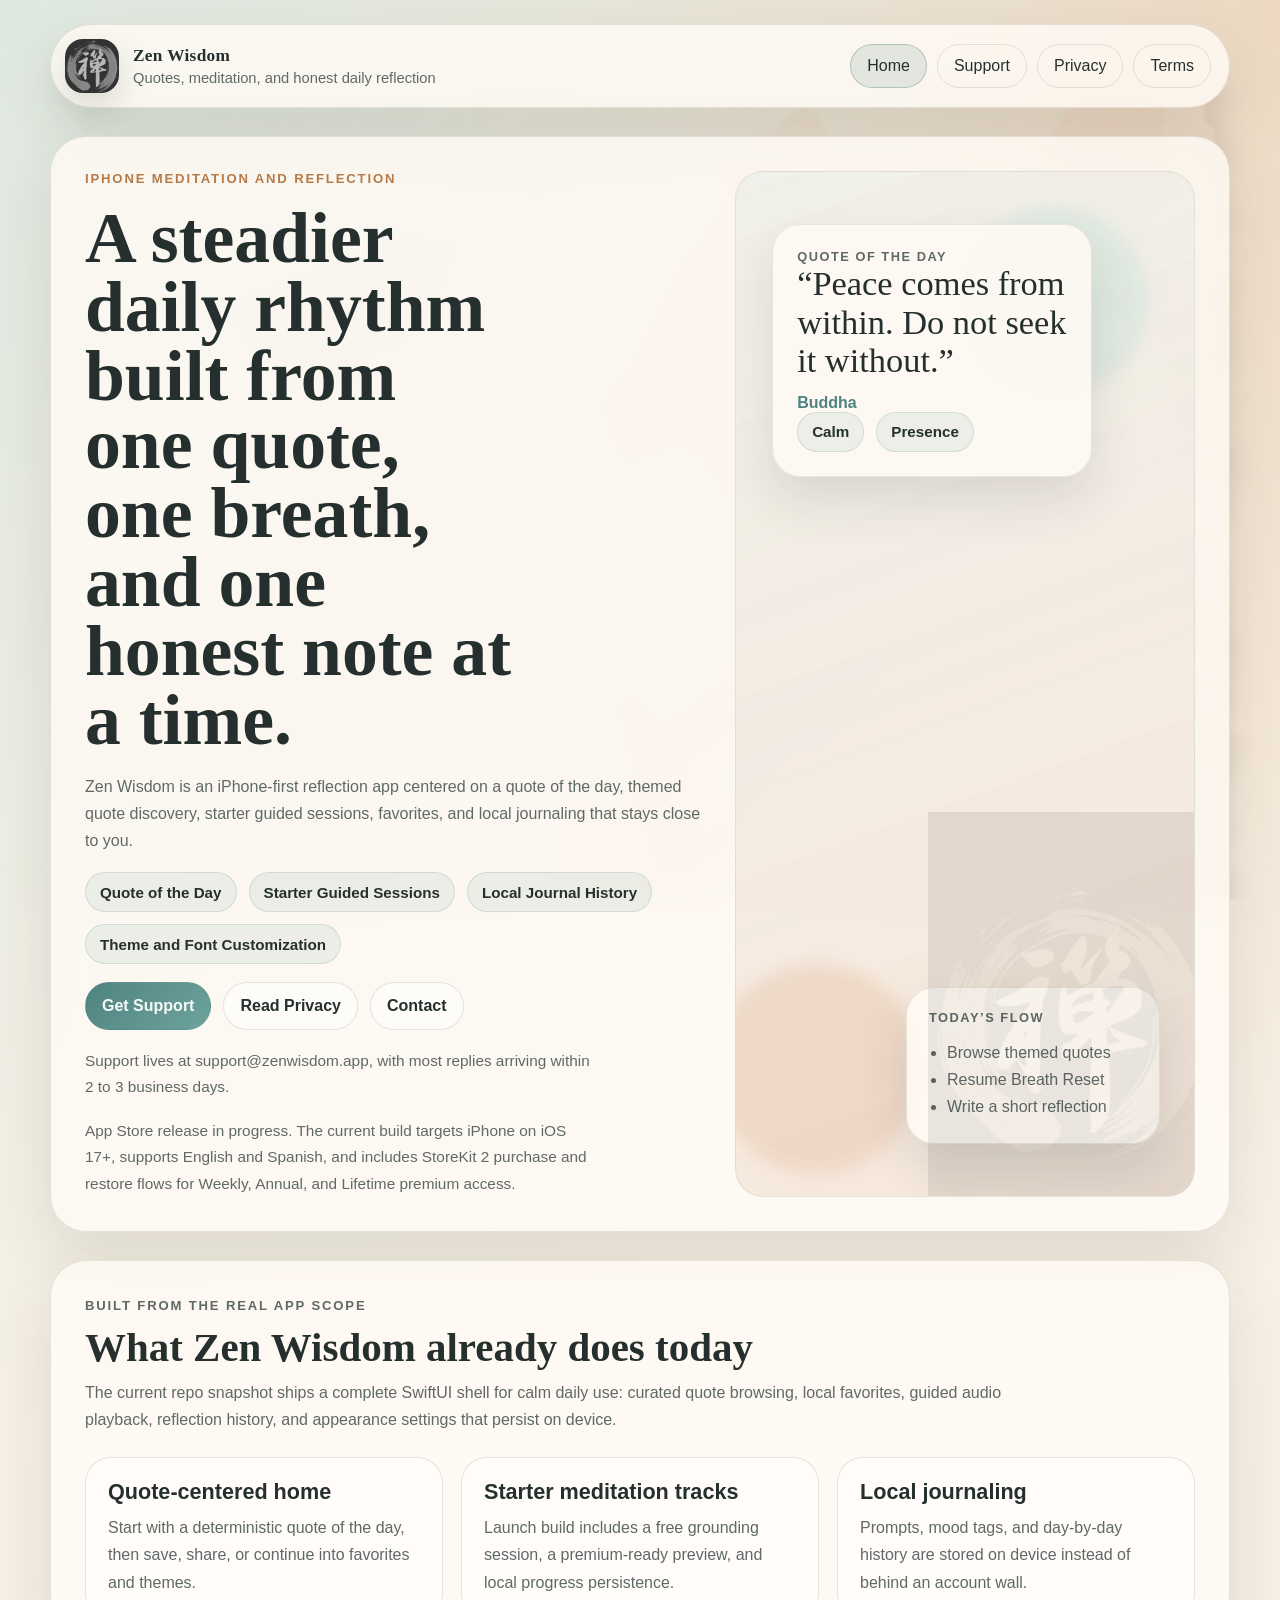
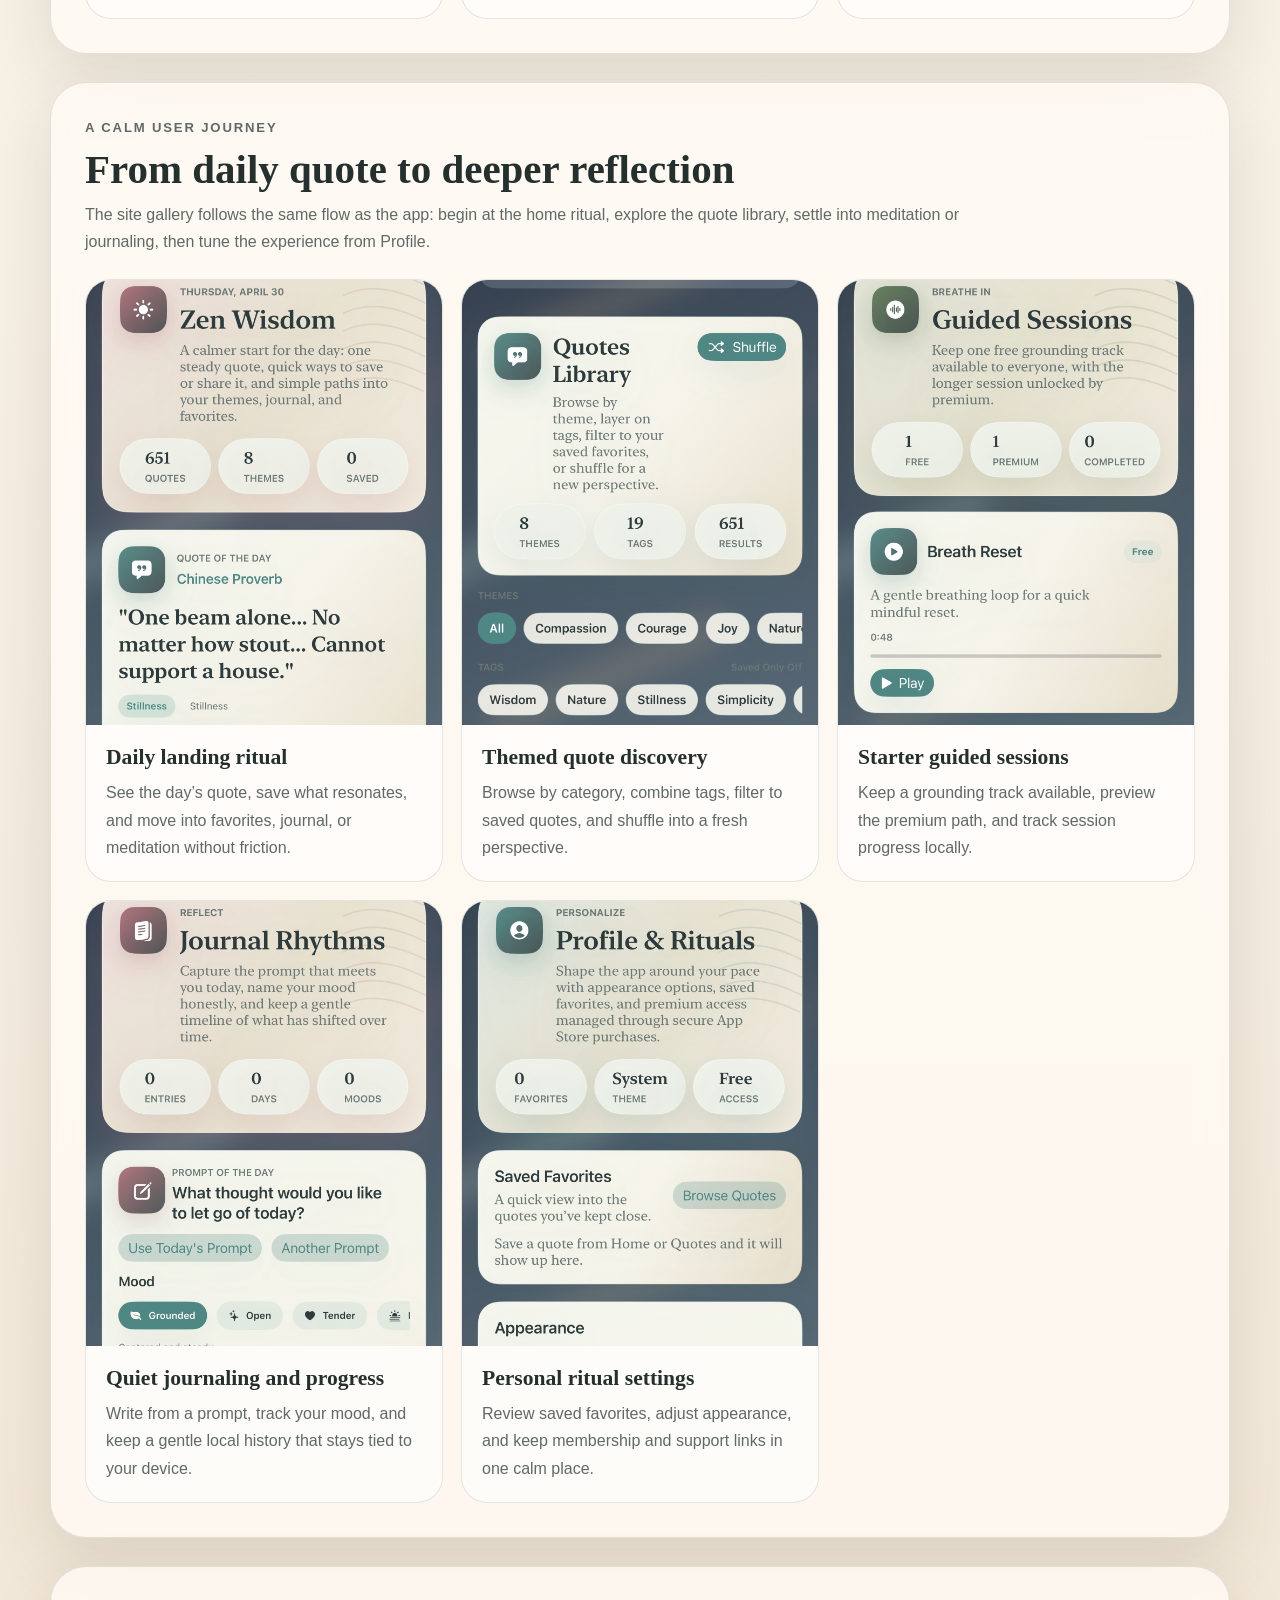
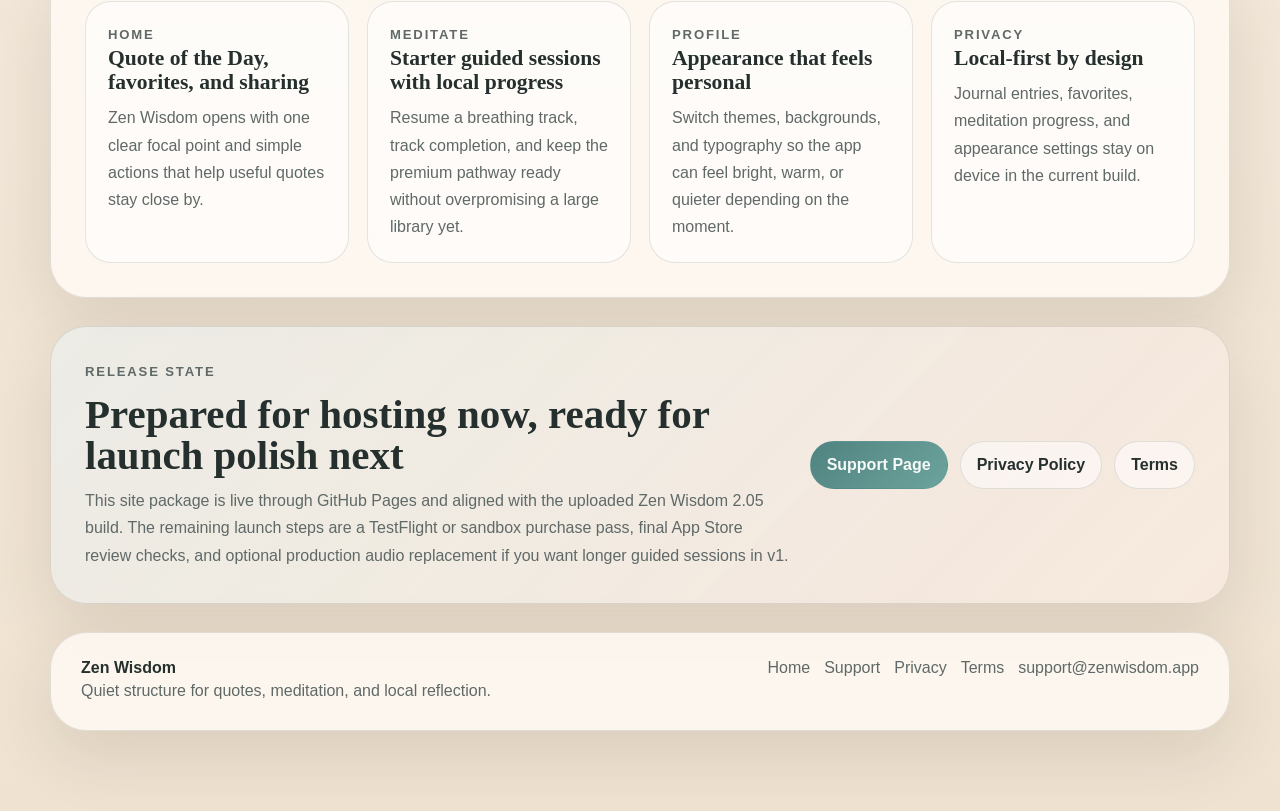
==== commit ac6fd46c: "Configure zenwisdom.app custom domain" ====
--- a/index.html
+++ b/index.html
@@ -7,14 +7,14 @@
   <meta property="og:title" content="Zen Wisdom">
   <meta property="og:description" content="Daily quotes, starter guided sessions, and local reflection on iPhone.">
   <meta property="og:type" content="website">
-  <meta property="og:url" content="https://ninjatomonline.github.io/zenwisdom-site/">
-  <meta property="og:image" content="https://ninjatomonline.github.io/zenwisdom-site/screenshots/zenwisdom-social-card.png">
+  <meta property="og:url" content="https://zenwisdom.app/">
+  <meta property="og:image" content="https://zenwisdom.app/screenshots/zenwisdom-social-card.png">
   <meta property="og:image:type" content="image/png">
   <meta property="og:image:width" content="1200">
   <meta property="og:image:height" content="630">
   <meta property="og:image:alt" content="Zen Wisdom social preview with the app icon, feature highlights, and a real iPhone home screenshot.">
   <meta name="twitter:card" content="summary_large_image">
-  <meta name="twitter:image" content="https://ninjatomonline.github.io/zenwisdom-site/screenshots/zenwisdom-social-card.png">
+  <meta name="twitter:image" content="https://zenwisdom.app/screenshots/zenwisdom-social-card.png">
   <title>Zen Wisdom | Daily quotes, meditation, and reflection</title>
   <link rel="icon" href="assets/icon-256.png" sizes="256x256">
   <link rel="apple-touch-icon" href="assets/icon-256.png">
@@ -53,9 +53,9 @@
           <div class="button-row">
             <a class="button primary" href="support.html">Get Support</a>
             <a class="button secondary" href="privacy.html">Read Privacy</a>
-            <a class="button secondary" href="mailto:UrbanZenMaster@gmail.com?subject=Zen%20Wisdom%20Support">Contact</a>
-          </div>
-          <p class="microcopy">Support lives at <a href="mailto:UrbanZenMaster@gmail.com?subject=Zen%20Wisdom%20Support">UrbanZenMaster@gmail.com</a>, with most replies arriving within 2 to 3 business days.</p>
+            <a class="button secondary" href="mailto:support@zenwisdom.app?subject=Zen%20Wisdom%20Support">Contact</a>
+          </div>
+          <p class="microcopy">Support lives at <a href="mailto:support@zenwisdom.app?subject=Zen%20Wisdom%20Support">support@zenwisdom.app</a>, with most replies arriving within 2 to 3 business days.</p>
           <p class="microcopy">App Store release in progress. The current build targets iPhone on iOS 17+, supports English and Spanish, and includes StoreKit 2 purchase and restore flows for Weekly, Annual, and Lifetime premium access.</p>
         </div>
         <div class="hero-visual">
@@ -197,7 +197,7 @@
         <a href="support.html">Support</a>
         <a href="privacy.html">Privacy</a>
         <a href="terms.html">Terms</a>
-        <a href="mailto:UrbanZenMaster@gmail.com?subject=Zen%20Wisdom%20Support">UrbanZenMaster@gmail.com</a>
+        <a href="mailto:support@zenwisdom.app?subject=Zen%20Wisdom%20Support">support@zenwisdom.app</a>
       </nav>
     </footer>
   </div>
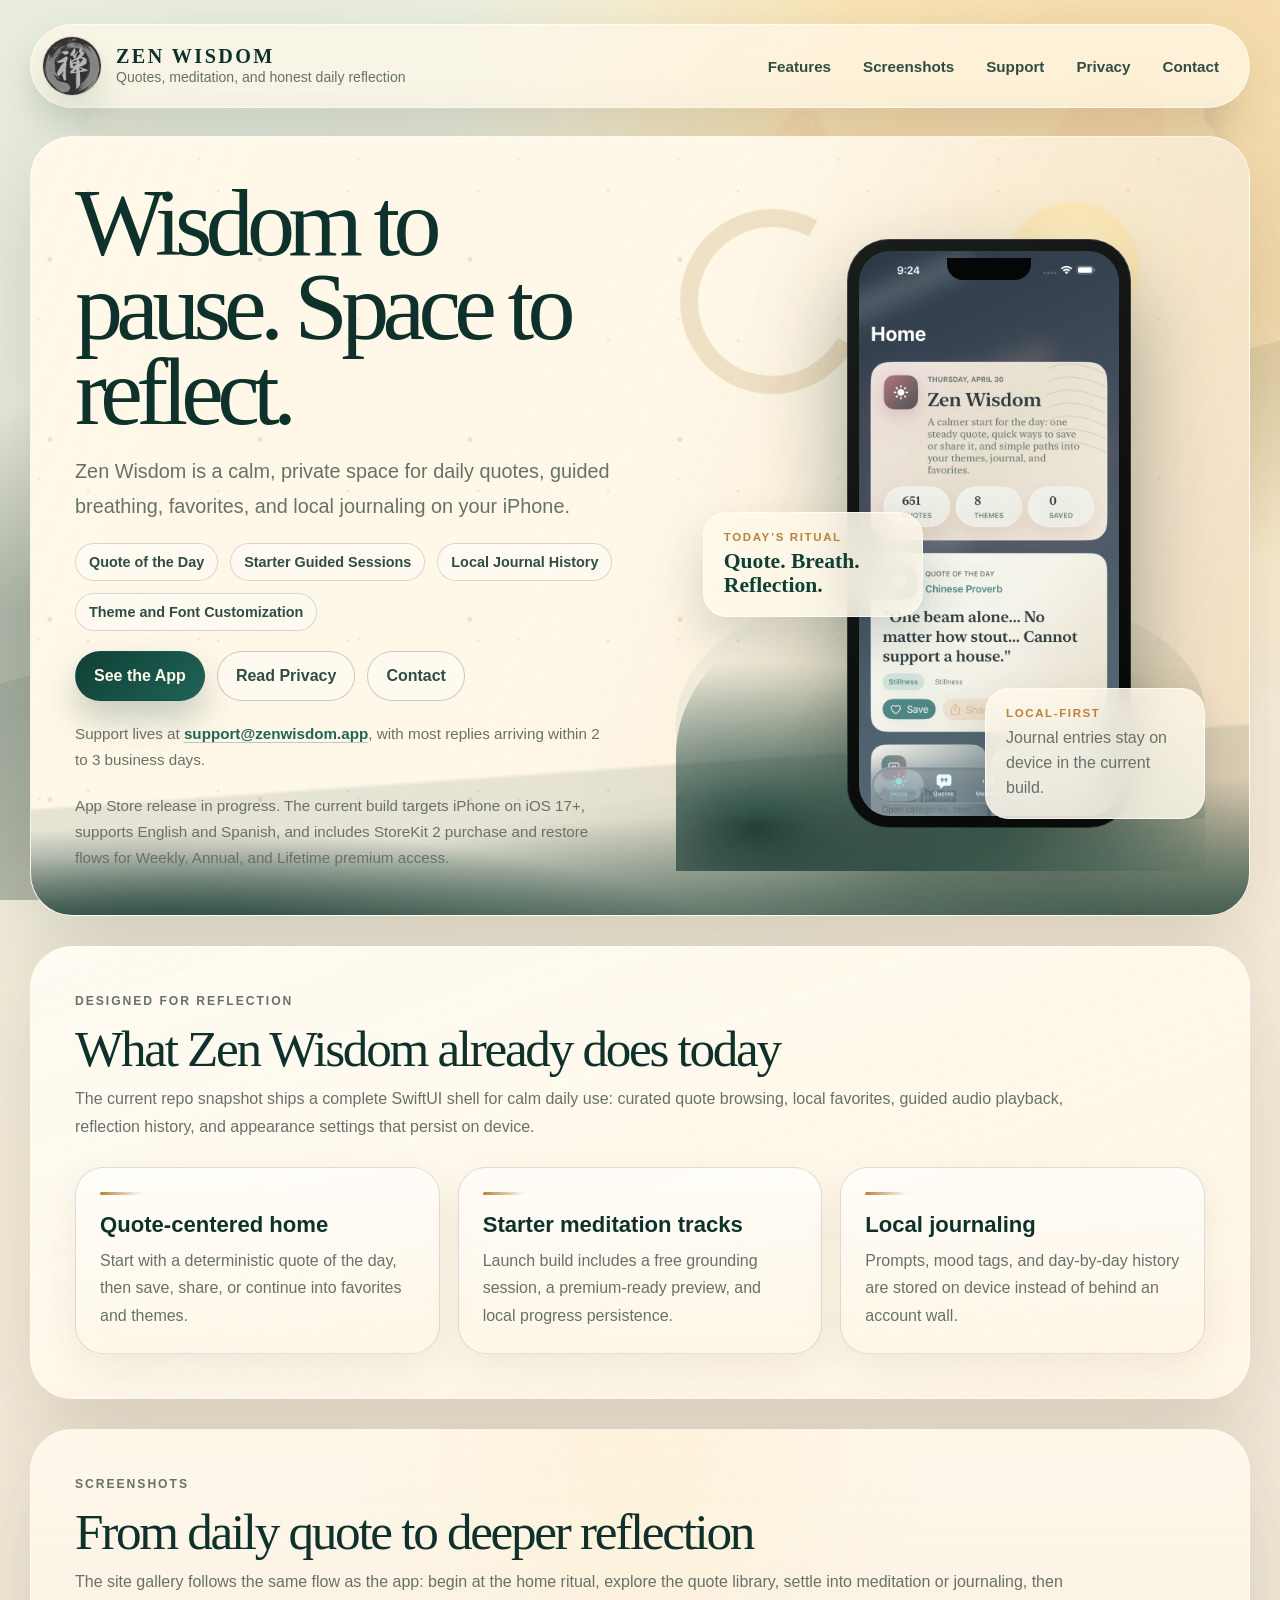
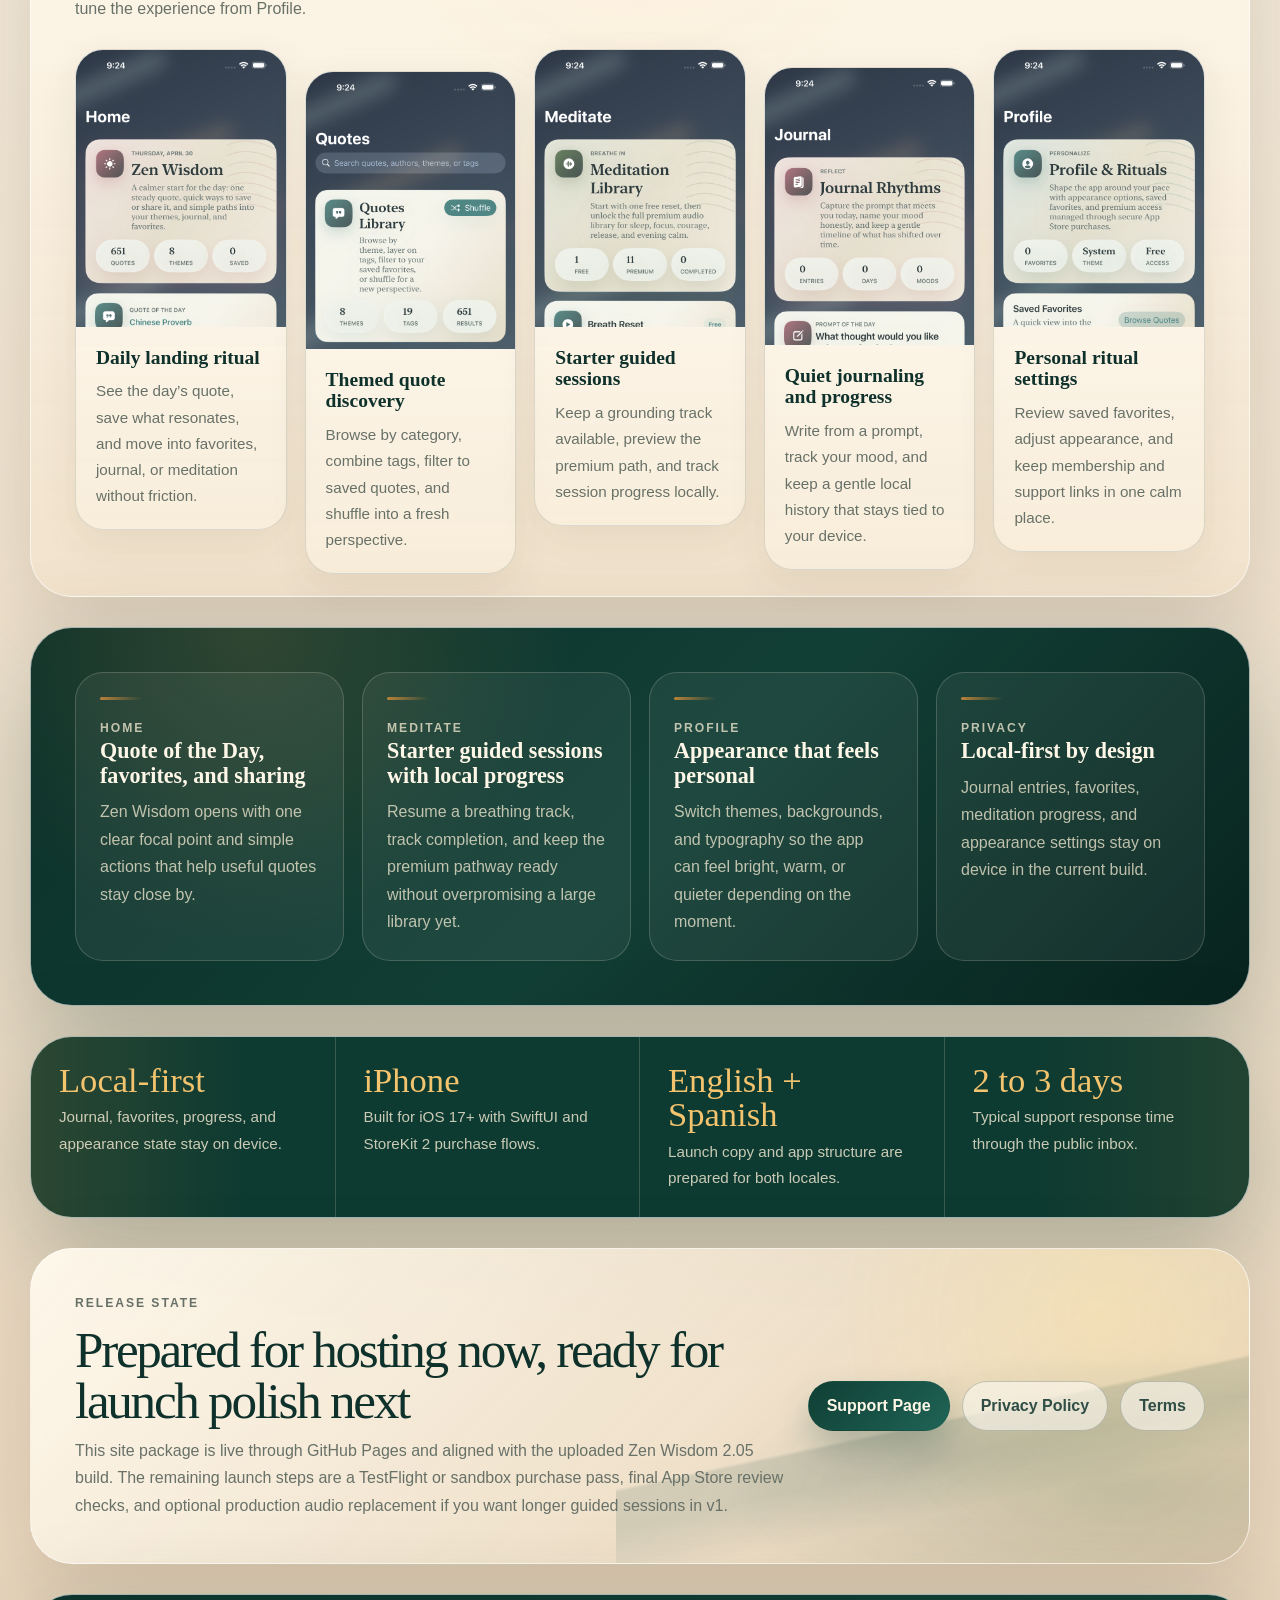
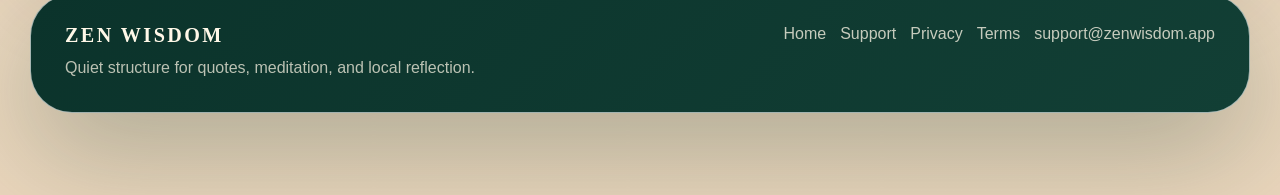
==== commit 917bf5f5: "Add cinematic Zen Wisdom site polish" ====
--- a/index.html
+++ b/index.html
@@ -32,18 +32,18 @@
         </span>
       </a>
       <nav class="nav" aria-label="Primary">
-        <a href="index.html" aria-current="page">Home</a>
+        <a href="#features">Features</a>
+        <a href="#screenshots">Screenshots</a>
         <a href="support.html">Support</a>
         <a href="privacy.html">Privacy</a>
-        <a href="terms.html">Terms</a>
+        <a href="mailto:support@zenwisdom.app?subject=Zen%20Wisdom%20Support">Contact</a>
       </nav>
     </header>
     <main>
       <section class="hero hero-grid">
         <div class="hero-copy">
-          <p class="eyebrow">iPhone meditation and reflection</p>
-          <h1>A steadier daily rhythm built from one quote, one breath, and one honest note at a time.</h1>
-          <p class="lede">Zen Wisdom is an iPhone-first reflection app centered on a quote of the day, themed quote discovery, starter guided sessions, favorites, and local journaling that stays close to you.</p>
+          <h1>Wisdom to pause. Space to reflect.</h1>
+          <p class="lede">Zen Wisdom is a calm, private space for daily quotes, guided breathing, favorites, and local journaling on your iPhone.</p>
           <div class="pill-row" aria-label="Highlights">
             <span class="pill">Quote of the Day</span>
             <span class="pill">Starter Guided Sessions</span>
@@ -51,42 +51,35 @@
             <span class="pill">Theme and Font Customization</span>
           </div>
           <div class="button-row">
-            <a class="button primary" href="support.html">Get Support</a>
+            <a class="button primary" href="#screenshots">See the App</a>
             <a class="button secondary" href="privacy.html">Read Privacy</a>
             <a class="button secondary" href="mailto:support@zenwisdom.app?subject=Zen%20Wisdom%20Support">Contact</a>
           </div>
           <p class="microcopy">Support lives at <a href="mailto:support@zenwisdom.app?subject=Zen%20Wisdom%20Support">support@zenwisdom.app</a>, with most replies arriving within 2 to 3 business days.</p>
           <p class="microcopy">App Store release in progress. The current build targets iPhone on iOS 17+, supports English and Spanish, and includes StoreKit 2 purchase and restore flows for Weekly, Annual, and Lifetime premium access.</p>
         </div>
-        <div class="hero-visual">
-          <div class="orb orb-one"></div>
-          <div class="orb orb-two"></div>
-          <div class="preview-panel preview-panel-large">
-            <p class="preview-label">Quote of the Day</p>
-            <blockquote>
-              “Peace comes from within. Do not seek it without.”
-            </blockquote>
-            <p class="preview-author">Buddha</p>
-            <div class="chip-row">
-              <span class="mini-chip">Calm</span>
-              <span class="mini-chip">Presence</span>
-            </div>
-          </div>
-          <div class="preview-panel preview-panel-small">
-            <p class="preview-label">Today&rsquo;s flow</p>
-            <ul class="mini-list">
-              <li>Browse themed quotes</li>
-              <li>Resume Breath Reset</li>
-              <li>Write a short reflection</li>
-            </ul>
-          </div>
-          <img class="hero-mark" src="assets/zen-mark.png" alt="">
-        </div>
-      </section>
-
-      <section class="section">
+        <div class="hero-visual hero-showcase" aria-label="Zen Wisdom app preview">
+          <div class="sun-disc" aria-hidden="true"></div>
+          <div class="ink-hill hill-one" aria-hidden="true"></div>
+          <div class="ink-hill hill-two" aria-hidden="true"></div>
+          <div class="brush-ring" aria-hidden="true"></div>
+          <div class="phone-frame hero-phone">
+            <img src="screenshots/zenwisdom-home.png" alt="Zen Wisdom iPhone home screen with a quote of the day, quick actions, and reflection prompt.">
+          </div>
+          <div class="floating-note note-quote">
+            <p class="preview-label">Today&rsquo;s ritual</p>
+            <strong>Quote. Breath. Reflection.</strong>
+          </div>
+          <div class="floating-note note-flow">
+            <p class="preview-label">Local-first</p>
+            <span>Journal entries stay on device in the current build.</span>
+          </div>
+        </div>
+      </section>
+
+      <section class="section" id="features">
         <div class="section-heading">
-          <p class="eyebrow">Built from the real app scope</p>
+          <p class="eyebrow">Designed for reflection</p>
           <h2>What Zen Wisdom already does today</h2>
           <p>The current repo snapshot ships a complete SwiftUI shell for calm daily use: curated quote browsing, local favorites, guided audio playback, reflection history, and appearance settings that persist on device.</p>
         </div>
@@ -106,9 +99,9 @@
         </div>
       </section>
 
-      <section class="section">
+      <section class="section gallery-section" id="screenshots">
         <div class="section-heading">
-          <p class="eyebrow">A calm user journey</p>
+          <p class="eyebrow">Screenshots</p>
           <h2>From daily quote to deeper reflection</h2>
           <p>The site gallery follows the same flow as the app: begin at the home ritual, explore the quote library, settle into meditation or journaling, then tune the experience from Profile.</p>
         </div>
@@ -171,6 +164,25 @@
           <p class="eyebrow">Privacy</p>
           <h3>Local-first by design</h3>
           <p>Journal entries, favorites, meditation progress, and appearance settings stay on device in the current build.</p>
+        </div>
+      </section>
+
+      <section class="release-strip" aria-label="Release highlights">
+        <div>
+          <strong>Local-first</strong>
+          <span>Journal, favorites, progress, and appearance state stay on device.</span>
+        </div>
+        <div>
+          <strong>iPhone</strong>
+          <span>Built for iOS 17+ with SwiftUI and StoreKit 2 purchase flows.</span>
+        </div>
+        <div>
+          <strong>English + Spanish</strong>
+          <span>Launch copy and app structure are prepared for both locales.</span>
+        </div>
+        <div>
+          <strong>2 to 3 days</strong>
+          <span>Typical support response time through the public inbox.</span>
         </div>
       </section>
 
--- a/site.css
+++ b/site.css
@@ -1,43 +1,67 @@
 :root {
   color-scheme: light;
-  --bg: #f6f0e5;
-  --paper: rgba(255, 251, 244, 0.82);
-  --ink: #25302e;
-  --muted: #5f6967;
-  --accent: #4f8380;
-  --accent-soft: #d6e6de;
-  --sunrise: #d39a73;
-  --gold: #b77947;
-  --line: rgba(37, 48, 46, 0.12);
-  --shadow: 0 24px 64px rgba(64, 48, 35, 0.12);
-  --radius-xl: 36px;
-  --radius-lg: 26px;
+  --bg: #f4ead9;
+  --paper: rgba(255, 249, 238, 0.86);
+  --paper-solid: #fff8eb;
+  --ink: #0f312b;
+  --ink-soft: #2f4d45;
+  --muted: #687168;
+  --jade: #103f35;
+  --jade-2: #1f6456;
+  --sage: #d9e3d4;
+  --gold: #b98238;
+  --ember: #d99055;
+  --cream: #fff4dd;
+  --line: rgba(22, 52, 45, 0.14);
+  --line-strong: rgba(22, 52, 45, 0.24);
+  --shadow: 0 30px 90px rgba(58, 42, 22, 0.16);
+  --shadow-deep: 0 38px 110px rgba(11, 45, 37, 0.28);
+  --radius-xl: 42px;
+  --radius-lg: 28px;
+  --radius-md: 18px;
+  --display: "Iowan Old Style", "Palatino Linotype", "Book Antiqua", Georgia, serif;
+  --ui: "Avenir Next", "Gill Sans", "Trebuchet MS", sans-serif;
 }
 
 * { box-sizing: border-box; }
+
 html { scroll-behavior: smooth; }
+
 body {
   margin: 0;
   min-height: 100vh;
-  font-family: "Avenir Next", "Segoe UI", "Trebuchet MS", sans-serif;
+  font-family: var(--ui);
   color: var(--ink);
   background:
-    radial-gradient(circle at top left, rgba(215, 229, 222, 0.75), transparent 34%),
-    radial-gradient(circle at top right, rgba(233, 196, 163, 0.58), transparent 28%),
-    linear-gradient(180deg, #f8f3e8 0%, var(--bg) 46%, #efe2d1 100%);
-  position: relative;
-}
-
-body::before {
+    radial-gradient(circle at 83% 4%, rgba(255, 232, 180, 0.8) 0 7%, transparent 18%),
+    radial-gradient(circle at 20% 6%, rgba(222, 233, 221, 0.9), transparent 31%),
+    linear-gradient(180deg, #fff5df 0%, var(--bg) 46%, #ead6bc 100%);
+  overflow-x: hidden;
+}
+
+body::before,
+body::after {
   content: "";
   position: fixed;
   inset: 0;
-  background:
-    linear-gradient(180deg, rgba(255, 255, 255, 0.48), rgba(255, 255, 255, 0.08)),
+  pointer-events: none;
+}
+
+body::before {
+  z-index: 0;
+  background:
+    linear-gradient(180deg, rgba(255, 255, 255, 0.52), rgba(255, 255, 255, 0.08)),
     url("assets/paper-texture.png") center top / cover no-repeat;
-  opacity: 0.13;
-  pointer-events: none;
+  opacity: 0.17;
   mix-blend-mode: multiply;
+}
+
+body::after {
+  z-index: 0;
+  background:
+    radial-gradient(ellipse at 8% 86%, rgba(5, 39, 33, 0.27) 0 16%, transparent 34%),
+    radial-gradient(ellipse at 94% 20%, rgba(178, 119, 61, 0.12) 0 18%, transparent 38%),
+    linear-gradient(165deg, transparent 0 55%, rgba(11, 53, 45, 0.08) 55% 58%, transparent 72%);
 }
 
 img {
@@ -58,112 +82,178 @@
 .shell {
   position: relative;
   z-index: 1;
-  width: min(1180px, calc(100% - 32px));
+  width: min(1220px, calc(100vw - 36px));
   margin: 0 auto;
-  padding: 24px 0 80px;
+  padding: 24px 0 82px;
 }
 
 .topbar {
   display: flex;
   align-items: center;
   justify-content: space-between;
-  gap: 20px;
+  gap: 22px;
   margin-bottom: 28px;
-  border: 1px solid var(--line);
+  border: 1px solid rgba(255, 255, 255, 0.58);
   border-radius: 999px;
-  background: rgba(255, 250, 244, 0.82);
-  backdrop-filter: blur(18px);
-  box-shadow: var(--shadow);
-  padding: 14px 18px 14px 14px;
+  background: rgba(255, 248, 235, 0.74);
+  backdrop-filter: blur(20px) saturate(1.25);
+  box-shadow: 0 18px 46px rgba(41, 33, 17, 0.11);
+  padding: 12px 16px 12px 12px;
 }
 
 .brand {
   display: inline-flex;
   align-items: center;
-  gap: 14px;
+  gap: 15px;
   min-width: 0;
 }
 
 .brand-mark {
-  width: 54px;
-  height: 54px;
-  border-radius: 18px;
+  width: 58px;
+  height: 58px;
+  flex: 0 0 auto;
+  border-radius: 50%;
   object-fit: cover;
-  box-shadow: 0 14px 30px rgba(35, 48, 46, 0.14);
+  background: rgba(255, 250, 239, 0.72);
+  box-shadow: 0 0 0 1px rgba(143, 106, 50, 0.14), 0 16px 34px rgba(16, 63, 53, 0.14);
 }
 
 .brand-copy {
   display: grid;
-  gap: 4px;
-}
-
-.brand-copy strong {
-  font-family: "Iowan Old Style", "Palatino Linotype", "Book Antiqua", Georgia, serif;
-  font-size: 1.08rem;
-  letter-spacing: 0.02em;
+  gap: 3px;
+}
+
+.brand-copy strong,
+.site-footer strong {
+  font-family: var(--display);
+  font-size: 1.26rem;
+  line-height: 1;
+  letter-spacing: 0.12em;
+  text-transform: uppercase;
 }
 
 .brand-copy span:last-child {
   color: var(--muted);
-  font-size: 0.92rem;
+  font-size: 0.88rem;
+  line-height: 1.25;
 }
 
 .nav {
   display: flex;
   flex-wrap: wrap;
-  gap: 10px;
+  align-items: center;
+  gap: 4px;
 }
 
 .nav a,
 .button {
-  padding: 12px 16px;
   border-radius: 999px;
-  border: 1px solid var(--line);
-  transition: transform 180ms ease, background-color 180ms ease, border-color 180ms ease;
-}
-
-.nav a[aria-current="page"] {
-  background: rgba(79, 131, 128, 0.14);
-  border-color: rgba(79, 131, 128, 0.34);
-}
-
-.nav a:hover,
-.button:hover {
-  transform: translateY(-1px);
+  transition:
+    transform 180ms ease,
+    background-color 180ms ease,
+    border-color 180ms ease,
+    box-shadow 180ms ease,
+    color 180ms ease;
+}
+
+.nav a {
+  padding: 11px 14px;
+  color: var(--ink-soft);
+  font-size: 0.95rem;
+  font-weight: 650;
+}
+
+.nav a[aria-current="page"],
+.nav a:hover {
+  background: rgba(16, 63, 53, 0.09);
+  color: var(--jade);
+}
+
+.nav a:focus-visible,
+.button:focus-visible,
+.footer-nav a:focus-visible {
+  outline: 3px solid rgba(185, 130, 56, 0.34);
+  outline-offset: 3px;
 }
 
 main {
   display: grid;
-  gap: 28px;
+  gap: 30px;
 }
 
 .hero,
 .section,
-.site-footer {
-  border: 1px solid var(--line);
+.site-footer,
+.release-strip {
+  position: relative;
+  border: 1px solid rgba(255, 255, 255, 0.62);
   border-radius: var(--radius-xl);
-  background: var(--paper);
-  backdrop-filter: blur(16px);
   box-shadow: var(--shadow);
 }
 
 .hero,
 .section {
-  padding: 34px;
+  padding: clamp(24px, 4vw, 44px);
+}
+
+.hero {
+  position: relative;
+  overflow: hidden;
+  background:
+    linear-gradient(112deg, rgba(255, 248, 232, 0.96) 0%, rgba(255, 248, 232, 0.86) 48%, rgba(236, 211, 176, 0.74) 100%),
+    radial-gradient(circle at 84% 17%, rgba(255, 232, 171, 0.86), transparent 22%),
+    var(--paper-solid);
+}
+
+.hero::before {
+  content: "";
+  position: absolute;
+  inset: auto -8% -14% -8%;
+  z-index: 0;
+  height: 44%;
+  background:
+    radial-gradient(ellipse at 16% 92%, rgba(6, 44, 37, 0.96) 0 17%, transparent 38%),
+    radial-gradient(ellipse at 70% 84%, rgba(16, 63, 53, 0.28) 0 20%, transparent 47%),
+    linear-gradient(176deg, transparent 0 30%, rgba(14, 52, 43, 0.12) 31% 42%, rgba(14, 52, 43, 0.88) 75%);
+  opacity: 0.86;
+}
+
+.hero::after {
+  content: "";
+  position: absolute;
+  inset: 0;
+  z-index: 0;
+  background:
+    radial-gradient(circle at 5% 14%, rgba(167, 114, 43, 0.12) 0 1px, transparent 2px),
+    radial-gradient(circle at 9% 68%, rgba(185, 130, 56, 0.24) 0 2px, transparent 3px),
+    radial-gradient(circle at 44% 36%, rgba(185, 130, 56, 0.18) 0 1px, transparent 2px);
+  background-size: 160px 160px, 210px 180px, 130px 150px;
+  opacity: 0.8;
+  pointer-events: none;
 }
 
 .hero-grid {
   display: grid;
-  grid-template-columns: 1.15fr 0.85fr;
-  gap: 28px;
-  overflow: hidden;
+  grid-template-columns: minmax(0, 1.02fr) minmax(360px, 0.98fr);
+  gap: clamp(24px, 4vw, 54px);
+}
+
+.hero-copy,
+.hero-visual,
+.hero > *,
+.section > *,
+.site-footer > *,
+.release-strip > * {
   position: relative;
+  z-index: 1;
 }
 
 .hero-copy {
   display: grid;
-  gap: 18px;
-  align-content: start;
+  align-content: center;
+  gap: 20px;
+  min-width: 0;
+  min-height: 590px;
 }
 
 .hero-copy h1,
@@ -174,22 +264,35 @@
 .info-card h2,
 .legal-card h2,
 .feature-card h3,
-.faq-item h3 {
-  font-family: "Iowan Old Style", "Palatino Linotype", "Book Antiqua", Georgia, serif;
+.faq-item h3,
+.floating-note strong,
+.release-strip strong {
+  font-family: var(--display);
 }
 
 .hero-copy h1 {
   margin: 0;
-  font-size: clamp(2.8rem, 5.6vw, 5.2rem);
-  line-height: 0.96;
-  max-width: 12ch;
+  max-width: 11ch;
+  font-size: clamp(3.8rem, 7.5vw, 7.7rem);
+  font-weight: 500;
+  line-height: 0.88;
+  letter-spacing: -0.07em;
 }
 
 .eyebrow {
   margin: 0;
   color: var(--gold);
-  font-size: 0.82rem;
-  font-weight: 800;
+  font-size: 0.76rem;
+  font-weight: 850;
+  letter-spacing: 0.16em;
+  text-transform: uppercase;
+}
+
+.preview-label {
+  margin: 0;
+  color: var(--gold);
+  font-size: 0.72rem;
+  font-weight: 850;
   letter-spacing: 0.14em;
   text-transform: uppercase;
 }
@@ -203,171 +306,232 @@
 .legal-card p,
 .faq-item p,
 .site-footer p,
-.microcopy {
+.microcopy,
+.release-strip span {
   margin: 0;
   color: var(--muted);
-  line-height: 1.7;
+  line-height: 1.72;
+}
+
+.lede {
+  max-width: 51ch;
+  font-size: clamp(1.06rem, 1.55vw, 1.28rem);
 }
 
 .pill-row,
-.chip-row,
 .button-row {
   display: flex;
   flex-wrap: wrap;
   gap: 12px;
 }
 
-.pill,
-.mini-chip {
+.pill {
   display: inline-flex;
   align-items: center;
-  min-height: 40px;
-  padding: 10px 14px;
+  min-height: 38px;
+  padding: 9px 13px;
+  border: 1px solid rgba(16, 63, 53, 0.18);
   border-radius: 999px;
-  background: rgba(79, 131, 128, 0.09);
-  border: 1px solid rgba(79, 131, 128, 0.18);
-  color: var(--ink);
-  font-size: 0.95rem;
-  font-weight: 600;
+  background: rgba(255, 252, 244, 0.62);
+  color: var(--ink-soft);
+  font-size: 0.9rem;
+  font-weight: 700;
+  box-shadow: inset 0 1px 0 rgba(255, 255, 255, 0.58);
 }
 
 .button {
   display: inline-flex;
   align-items: center;
   justify-content: center;
-  min-height: 48px;
-  font-weight: 700;
+  min-height: 50px;
+  padding: 13px 18px;
+  border: 1px solid var(--line-strong);
+  font-weight: 800;
 }
 
 .button.primary {
-  background: linear-gradient(135deg, var(--accent) 0%, #6da39d 100%);
-  color: #f6faf8;
+  background: linear-gradient(135deg, var(--jade), var(--jade-2));
+  color: #fff8e8;
   border-color: transparent;
+  box-shadow: 0 18px 34px rgba(16, 63, 53, 0.24);
 }
 
 .button.secondary {
-  background: rgba(255, 255, 255, 0.52);
+  background: rgba(255, 252, 244, 0.58);
+  color: var(--ink-soft);
+}
+
+.button:hover {
+  transform: translateY(-2px);
+}
+
+.button.primary:hover {
+  box-shadow: 0 22px 46px rgba(16, 63, 53, 0.31);
 }
 
 .microcopy {
-  font-size: 0.96rem;
-  max-width: 60ch;
-}
-
-.hero-visual {
-  position: relative;
-  min-height: 500px;
-  border-radius: 28px;
-  background:
-    linear-gradient(160deg, rgba(79, 131, 128, 0.08), rgba(211, 154, 115, 0.18)),
-    rgba(255, 250, 244, 0.7);
-  border: 1px solid rgba(79, 131, 128, 0.12);
-  overflow: hidden;
-}
-
-.orb {
+  max-width: 64ch;
+  font-size: 0.95rem;
+}
+
+.microcopy a,
+.legal-card a,
+.info-card a {
+  color: var(--jade-2);
+  font-weight: 800;
+  text-decoration: underline;
+  text-decoration-color: rgba(31, 100, 86, 0.3);
+  text-underline-offset: 3px;
+}
+
+.hero-showcase {
+  min-height: 590px;
+  overflow: visible;
+}
+
+.sun-disc,
+.brush-ring,
+.ink-hill,
+.phone-frame,
+.floating-note {
   position: absolute;
-  border-radius: 999px;
-  filter: blur(8px);
-  opacity: 0.7;
-}
-
-.orb-one {
-  top: 34px;
-  right: 44px;
-  width: 190px;
-  height: 190px;
-  background: rgba(214, 230, 222, 0.9);
-}
-
-.orb-two {
-  left: -24px;
-  bottom: 22px;
-  width: 210px;
-  height: 210px;
-  background: rgba(228, 185, 153, 0.5);
-}
-
-.hero-mark {
+}
+
+.sun-disc {
+  top: 18px;
+  right: 12%;
+  width: 138px;
+  aspect-ratio: 1;
+  border-radius: 50%;
+  background: radial-gradient(circle, rgba(255, 247, 210, 0.96), rgba(255, 225, 150, 0.45) 65%, transparent 70%);
+  filter: blur(0.2px);
+}
+
+.brush-ring {
+  top: 28px;
+  left: 4px;
+  width: 185px;
+  aspect-ratio: 1;
+  border-radius: 50%;
+  border: 18px solid rgba(166, 120, 48, 0.18);
+  border-right-color: transparent;
+  transform: rotate(-16deg);
+  filter: blur(0.5px);
+}
+
+.ink-hill {
+  left: 0;
+  right: 0;
+  bottom: 0;
+  height: 42%;
+  border-radius: 48% 52% 0 0 / 60% 55% 0 0;
+  opacity: 0.86;
+}
+
+.hill-one {
+  background:
+    radial-gradient(ellipse at 15% 85%, rgba(5, 41, 35, 0.98), transparent 48%),
+    radial-gradient(ellipse at 60% 80%, rgba(21, 76, 64, 0.58), transparent 54%);
+}
+
+.hill-two {
+  bottom: 52px;
+  height: 35%;
+  background:
+    radial-gradient(ellipse at 78% 56%, rgba(184, 142, 82, 0.18), transparent 54%),
+    linear-gradient(176deg, transparent, rgba(31, 100, 86, 0.17));
+}
+
+.phone-frame {
+  top: 58px;
+  right: 14%;
+  width: min(284px, 52vw);
+  padding: 12px;
+  border-radius: 42px;
+  background: linear-gradient(145deg, #191d1b, #050706);
+  box-shadow:
+    0 44px 90px rgba(6, 31, 26, 0.36),
+    0 0 0 1px rgba(255, 255, 255, 0.16) inset;
+}
+
+.phone-frame::before {
+  content: "";
   position: absolute;
-  right: -18px;
-  bottom: -42px;
-  width: min(320px, 62%);
-  opacity: 0.1;
-  mix-blend-mode: multiply;
-}
-
-.preview-panel {
-  position: absolute;
-  border-radius: 28px;
-  background: rgba(255, 251, 244, 0.88);
-  border: 1px solid rgba(37, 48, 46, 0.1);
-  box-shadow: 0 24px 48px rgba(37, 48, 46, 0.12);
-}
-
-.preview-panel-large {
-  top: 52px;
-  left: 36px;
-  width: min(320px, calc(100% - 84px));
-  padding: 24px;
-}
-
-.preview-panel-large blockquote {
-  margin: 0 0 14px;
-  font-family: "Iowan Old Style", "Palatino Linotype", "Book Antiqua", Georgia, serif;
-  font-size: clamp(1.6rem, 3vw, 2.15rem);
-  line-height: 1.12;
-}
-
-.preview-author,
-.preview-label {
-  margin: 0;
-}
-
-.preview-label {
+  top: 19px;
+  left: 50%;
+  width: 84px;
+  height: 22px;
+  border-radius: 0 0 16px 16px;
+  background: #050706;
+  transform: translateX(-50%);
+  z-index: 2;
+}
+
+.phone-frame img {
+  width: 100%;
+  aspect-ratio: 1320 / 2868;
+  border-radius: 31px;
+  object-fit: cover;
+}
+
+.floating-note {
+  max-width: 220px;
+  border: 1px solid rgba(255, 255, 255, 0.68);
+  border-radius: 24px;
+  background: rgba(255, 249, 235, 0.84);
+  box-shadow: 0 22px 48px rgba(20, 46, 37, 0.16);
+  backdrop-filter: blur(18px);
+  padding: 18px 20px;
+}
+
+.floating-note strong {
+  display: block;
+  margin-top: 7px;
+  color: var(--jade);
+  font-size: 1.35rem;
+  line-height: 1.1;
+}
+
+.floating-note span {
+  display: block;
+  margin-top: 7px;
   color: var(--muted);
-  font-size: 0.8rem;
-  font-weight: 800;
-  letter-spacing: 0.12em;
-  text-transform: uppercase;
-}
-
-.preview-author {
-  color: var(--accent);
-  font-weight: 700;
-}
-
-.preview-panel-small {
-  right: 34px;
+  line-height: 1.55;
+}
+
+.note-quote {
+  left: 5%;
+  top: 48%;
+}
+
+.note-flow {
+  right: 0;
   bottom: 52px;
-  width: min(254px, calc(100% - 84px));
-  padding: 22px;
-}
-
-.mini-list {
-  margin: 14px 0 0;
-  padding-left: 18px;
-  color: var(--muted);
-  line-height: 1.7;
 }
 
 .section {
   display: grid;
-  gap: 24px;
+  gap: 26px;
+  background:
+    linear-gradient(160deg, rgba(255, 251, 242, 0.92), rgba(255, 245, 226, 0.72)),
+    var(--paper);
+  backdrop-filter: blur(16px);
 }
 
 .section-heading {
   display: grid;
-  gap: 10px;
-  max-width: 58rem;
+  gap: 11px;
+  max-width: 62rem;
 }
 
 .section-heading h2,
 .callout h2,
 .page-hero h1 {
   margin: 0;
-  font-size: clamp(2rem, 3.2vw, 3.4rem);
-  line-height: 1.02;
+  font-size: clamp(2.15rem, 4vw, 4rem);
+  font-weight: 500;
+  line-height: 1;
+  letter-spacing: -0.045em;
 }
 
 .stats-grid,
@@ -380,10 +544,17 @@
   gap: 18px;
 }
 
-.stats-grid,
-.gallery-grid,
+.stats-grid {
+  grid-template-columns: repeat(3, minmax(0, 1fr));
+}
+
+.gallery-grid {
+  grid-template-columns: repeat(5, minmax(0, 1fr));
+  align-items: start;
+}
+
 .feature-band {
-  grid-template-columns: repeat(3, minmax(0, 1fr));
+  grid-template-columns: repeat(4, minmax(0, 1fr));
 }
 
 .gallery-card,
@@ -394,8 +565,33 @@
 .faq-item {
   border: 1px solid var(--line);
   border-radius: var(--radius-lg);
-  background: rgba(255, 255, 255, 0.58);
-  padding: 22px;
+  background:
+    linear-gradient(180deg, rgba(255, 255, 255, 0.62), rgba(255, 246, 229, 0.52));
+  box-shadow: 0 14px 38px rgba(69, 48, 23, 0.08);
+}
+
+.stat-card,
+.feature-card,
+.info-card,
+.legal-card,
+.faq-item {
+  padding: 24px;
+}
+
+.stat-card {
+  position: relative;
+  overflow: hidden;
+}
+
+.stat-card::before,
+.feature-card::before {
+  content: "";
+  display: block;
+  width: 42px;
+  height: 3px;
+  margin-bottom: 18px;
+  border-radius: 999px;
+  background: linear-gradient(90deg, var(--gold), rgba(185, 130, 56, 0));
 }
 
 .stat-card strong,
@@ -406,7 +602,7 @@
 .legal-card h2 {
   display: block;
   margin: 0 0 10px;
-  font-size: 1.35rem;
+  font-size: 1.38rem;
   line-height: 1.12;
 }
 
@@ -416,15 +612,26 @@
   line-height: 1.7;
 }
 
+.gallery-section {
+  background:
+    radial-gradient(circle at 50% 0%, rgba(255, 225, 165, 0.24), transparent 30%),
+    linear-gradient(180deg, rgba(255, 249, 237, 0.92), rgba(241, 226, 203, 0.82));
+}
+
 .gallery-card {
   overflow: hidden;
   padding: 0;
-}
+  transform: translateY(var(--lift, 0));
+}
+
+.gallery-card:nth-child(2) { --lift: 22px; }
+.gallery-card:nth-child(4) { --lift: 18px; }
 
 .gallery-card img {
-  aspect-ratio: 4 / 5;
+  aspect-ratio: 4 / 5.28;
   width: 100%;
   object-fit: cover;
+  object-position: top center;
   background: linear-gradient(180deg, rgba(214, 230, 222, 0.22), rgba(211, 154, 115, 0.12));
 }
 
@@ -432,18 +639,98 @@
   padding: 20px;
 }
 
-.feature-band {
+.gallery-copy h3 {
+  font-size: 1.22rem;
+}
+
+.gallery-copy p {
+  font-size: 0.95rem;
+}
+
+.section.feature-band {
   grid-template-columns: repeat(4, minmax(0, 1fr));
+  background:
+    radial-gradient(circle at 18% 0%, rgba(209, 151, 73, 0.18), transparent 30%),
+    linear-gradient(135deg, #0a3029, #123f35 52%, #08231e);
+  color: #fff6df;
+  box-shadow: var(--shadow-deep);
+}
+
+.section.feature-band .feature-card {
+  border-color: rgba(255, 244, 219, 0.18);
+  background: rgba(255, 255, 255, 0.055);
+  box-shadow: none;
+}
+
+.section.feature-band .eyebrow,
+.section.feature-band .feature-card p {
+  color: rgba(255, 244, 219, 0.72);
+}
+
+.section.feature-band .feature-card h3 {
+  color: #fff8e8;
+}
+
+.release-strip {
+  display: grid;
+  grid-template-columns: repeat(4, minmax(0, 1fr));
+  gap: 0;
+  overflow: hidden;
+  background:
+    linear-gradient(90deg, rgba(185, 130, 56, 0.18), transparent 18% 82%, rgba(185, 130, 56, 0.12)),
+    #0d3a31;
+  color: #fff6df;
+  padding: 0;
+  box-shadow: var(--shadow-deep);
+}
+
+.release-strip div {
+  min-height: 146px;
+  padding: 26px 28px;
+  border-right: 1px solid rgba(255, 244, 219, 0.18);
+}
+
+.release-strip div:last-child {
+  border-right: 0;
+}
+
+.release-strip strong {
+  display: block;
+  margin-bottom: 7px;
+  color: #f4c36e;
+  font-size: clamp(1.65rem, 2.7vw, 2.55rem);
+  font-weight: 500;
+  line-height: 1;
+}
+
+.release-strip span {
+  display: block;
+  color: rgba(255, 244, 219, 0.78);
+  font-size: 0.95rem;
 }
 
 .callout {
   display: grid;
   grid-template-columns: 1fr auto;
   align-items: center;
-  gap: 20px;
-  background:
-    linear-gradient(135deg, rgba(79, 131, 128, 0.1), rgba(211, 154, 115, 0.16)),
-    rgba(255, 250, 244, 0.9);
+  gap: 24px;
+  overflow: hidden;
+  background:
+    radial-gradient(circle at 88% 20%, rgba(255, 232, 172, 0.42), transparent 24%),
+    linear-gradient(135deg, rgba(255, 249, 237, 0.94), rgba(226, 205, 174, 0.82));
+}
+
+.callout::before {
+  content: "";
+  position: absolute;
+  inset: auto 0 0 auto;
+  z-index: 0;
+  width: 52%;
+  height: 78%;
+  background:
+    radial-gradient(ellipse at 80% 70%, rgba(16, 63, 53, 0.18), transparent 58%),
+    linear-gradient(168deg, transparent 0 45%, rgba(16, 63, 53, 0.13) 46% 56%, transparent 70%);
+  pointer-events: none;
 }
 
 .callout-copy {
@@ -461,6 +748,11 @@
 .page-hero {
   display: grid;
   gap: 14px;
+  min-height: auto;
+}
+
+.page-hero::before {
+  opacity: 0.36;
 }
 
 .detail-list {
@@ -470,6 +762,10 @@
   line-height: 1.75;
 }
 
+.detail-list li + li {
+  margin-top: 8px;
+}
+
 .faq {
   gap: 22px;
 }
@@ -480,12 +776,26 @@
   grid-template-columns: repeat(2, minmax(0, 1fr));
 }
 
+.panel-grid > :only-child {
+  grid-column: 1 / -1;
+  max-width: 680px;
+}
+
 .site-footer {
-  margin-top: 28px;
-  padding: 26px 30px;
+  margin-top: 30px;
+  padding: 30px 34px;
   display: flex;
   justify-content: space-between;
-  gap: 18px;
+  gap: 22px;
+  background:
+    linear-gradient(135deg, #0b332b, #123f35);
+  color: #fff8e8;
+  box-shadow: var(--shadow-deep);
+}
+
+.site-footer p {
+  margin-top: 8px;
+  color: rgba(255, 248, 232, 0.72);
 }
 
 .footer-nav {
@@ -493,69 +803,198 @@
   flex-wrap: wrap;
   gap: 14px;
   align-items: flex-start;
+  justify-content: flex-end;
 }
 
 .footer-nav a {
-  color: var(--muted);
+  color: rgba(255, 248, 232, 0.76);
 }
 
 .footer-nav a:hover,
 .brand:hover strong {
-  color: var(--accent);
-}
-
-@media (max-width: 780px) {
+  color: var(--gold);
+}
+
+@keyframes rise-in {
+  from {
+    opacity: 0;
+    transform: translateY(18px);
+  }
+  to {
+    opacity: 1;
+    transform: translateY(0);
+  }
+}
+
+.topbar,
+.hero,
+.section,
+.release-strip,
+.site-footer {
+  animation: rise-in 620ms ease both;
+}
+
+.section:nth-of-type(2) { animation-delay: 70ms; }
+.section:nth-of-type(3) { animation-delay: 130ms; }
+.section:nth-of-type(4) { animation-delay: 190ms; }
+
+@media (prefers-reduced-motion: reduce) {
+  *,
+  *::before,
+  *::after {
+    scroll-behavior: auto !important;
+    animation-duration: 1ms !important;
+    transition-duration: 1ms !important;
+  }
+}
+
+@media (max-width: 980px) {
+  .hero-grid,
+  .callout,
+  .panel-grid,
+  .legal-grid,
+  .faq-list,
+  .stats-grid,
+  .section.feature-band,
+  .release-strip {
+    grid-template-columns: 1fr 1fr;
+  }
+
+  .hero-copy {
+    min-height: auto;
+  }
+
+  .hero-showcase {
+    min-height: 540px;
+    grid-column: 1 / -1;
+  }
+
+  .gallery-grid {
+    grid-template-columns: repeat(2, minmax(0, 1fr));
+  }
+
+  .gallery-card:nth-child(2),
+  .gallery-card:nth-child(4) {
+    --lift: 0;
+  }
+}
+
+@media (max-width: 720px) {
   .shell {
-    width: min(100% - 20px, 100%);
+    width: calc(100vw - 20px);
+    max-width: 100%;
     padding-top: 12px;
   }
 
   .topbar {
     display: grid;
     border-radius: 30px;
-    padding: 16px;
+    padding: 14px;
+  }
+
+  .brand-mark {
+    width: 52px;
+    height: 52px;
+  }
+
+  .brand-copy span:last-child {
+    font-size: 0.82rem;
+  }
+
+  .nav {
+    display: grid;
+    grid-template-columns: repeat(2, minmax(0, 1fr));
+    gap: 8px;
+  }
+
+  .nav a {
+    border: 1px solid rgba(16, 63, 53, 0.1);
+    background: rgba(255, 252, 244, 0.46);
+    text-align: center;
   }
 
   .hero,
   .section,
   .site-footer {
     padding: 24px;
-    border-radius: 28px;
+    border-radius: 30px;
   }
 
   .hero-grid,
   .callout,
+  .panel-grid,
+  .legal-grid,
   .faq-list,
-  .panel-grid,
   .gallery-grid,
   .stats-grid,
-  .feature-band {
+  .section.feature-band,
+  .release-strip {
     grid-template-columns: 1fr;
   }
 
+  .hero-copy h1 {
+    max-width: 7.4ch;
+    font-size: clamp(3rem, 14.8vw, 4.15rem);
+    letter-spacing: -0.055em;
+  }
+
+  .pill-row,
   .button-row,
-  .callout-links,
-  .nav {
+  .callout-links {
     flex-direction: column;
   }
 
-  .hero-visual {
-    min-height: 380px;
-  }
-
-  .preview-panel-large {
-    left: 18px;
-    top: 18px;
-    width: calc(100% - 36px);
-  }
-
-  .preview-panel-small {
-    right: 18px;
-    bottom: 18px;
-    width: calc(100% - 36px);
+  .hero-showcase {
+    min-height: 520px;
+    overflow: hidden;
+  }
+
+  .phone-frame {
+    top: 42px;
+    right: 50%;
+    width: min(248px, 70vw);
+    transform: translateX(50%);
+  }
+
+  .brush-ring {
+    width: 132px;
+  }
+
+  .sun-disc {
+    right: 8%;
+    width: 104px;
+  }
+
+  .floating-note {
+    max-width: 178px;
+    padding: 14px 15px;
+  }
+
+  .note-quote {
+    left: 12px;
+    top: 338px;
+  }
+
+  .note-flow {
+    right: 12px;
+    bottom: 22px;
+  }
+
+  .release-strip div {
+    min-height: auto;
+    border-right: 0;
+    border-bottom: 1px solid rgba(255, 244, 219, 0.18);
+  }
+
+  .release-strip div:last-child {
+    border-bottom: 0;
   }
 
   .site-footer {
     display: grid;
   }
-}
+
+  .footer-nav {
+    justify-content: flex-start;
+  }
+}
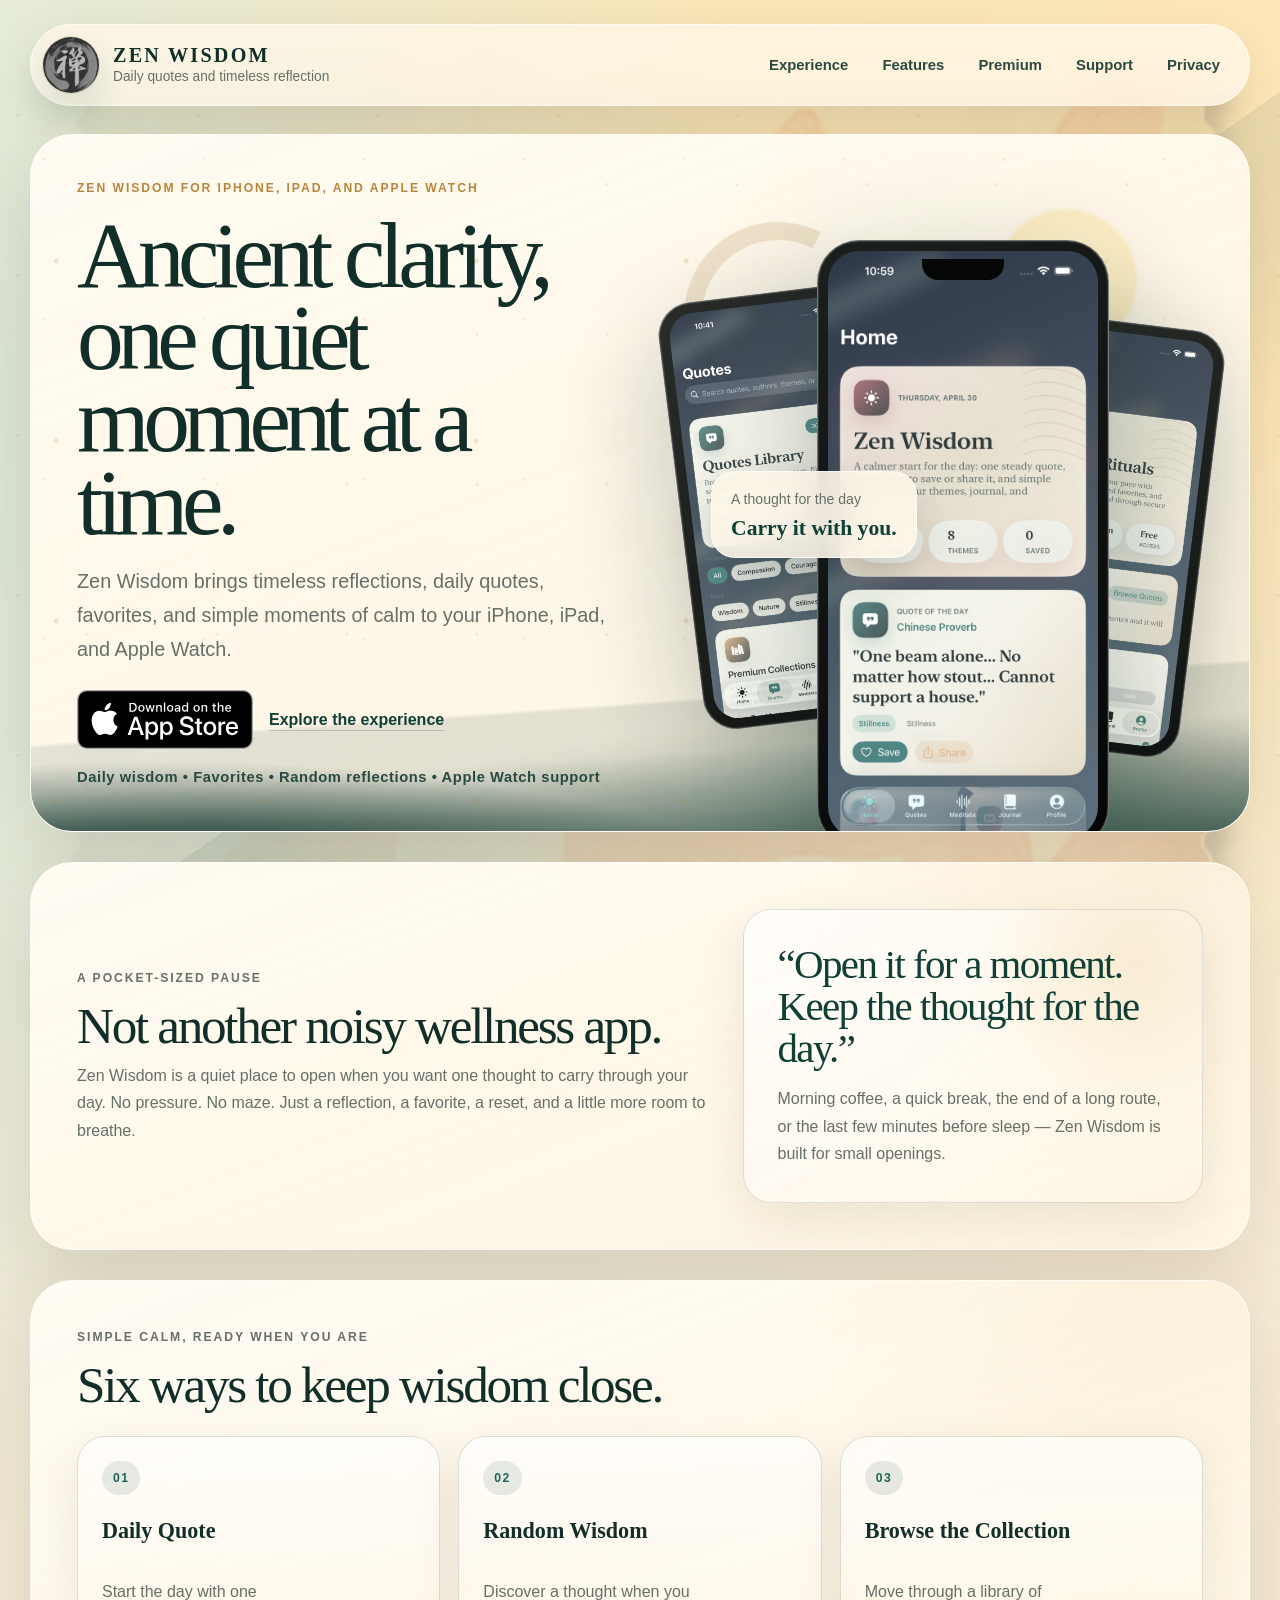
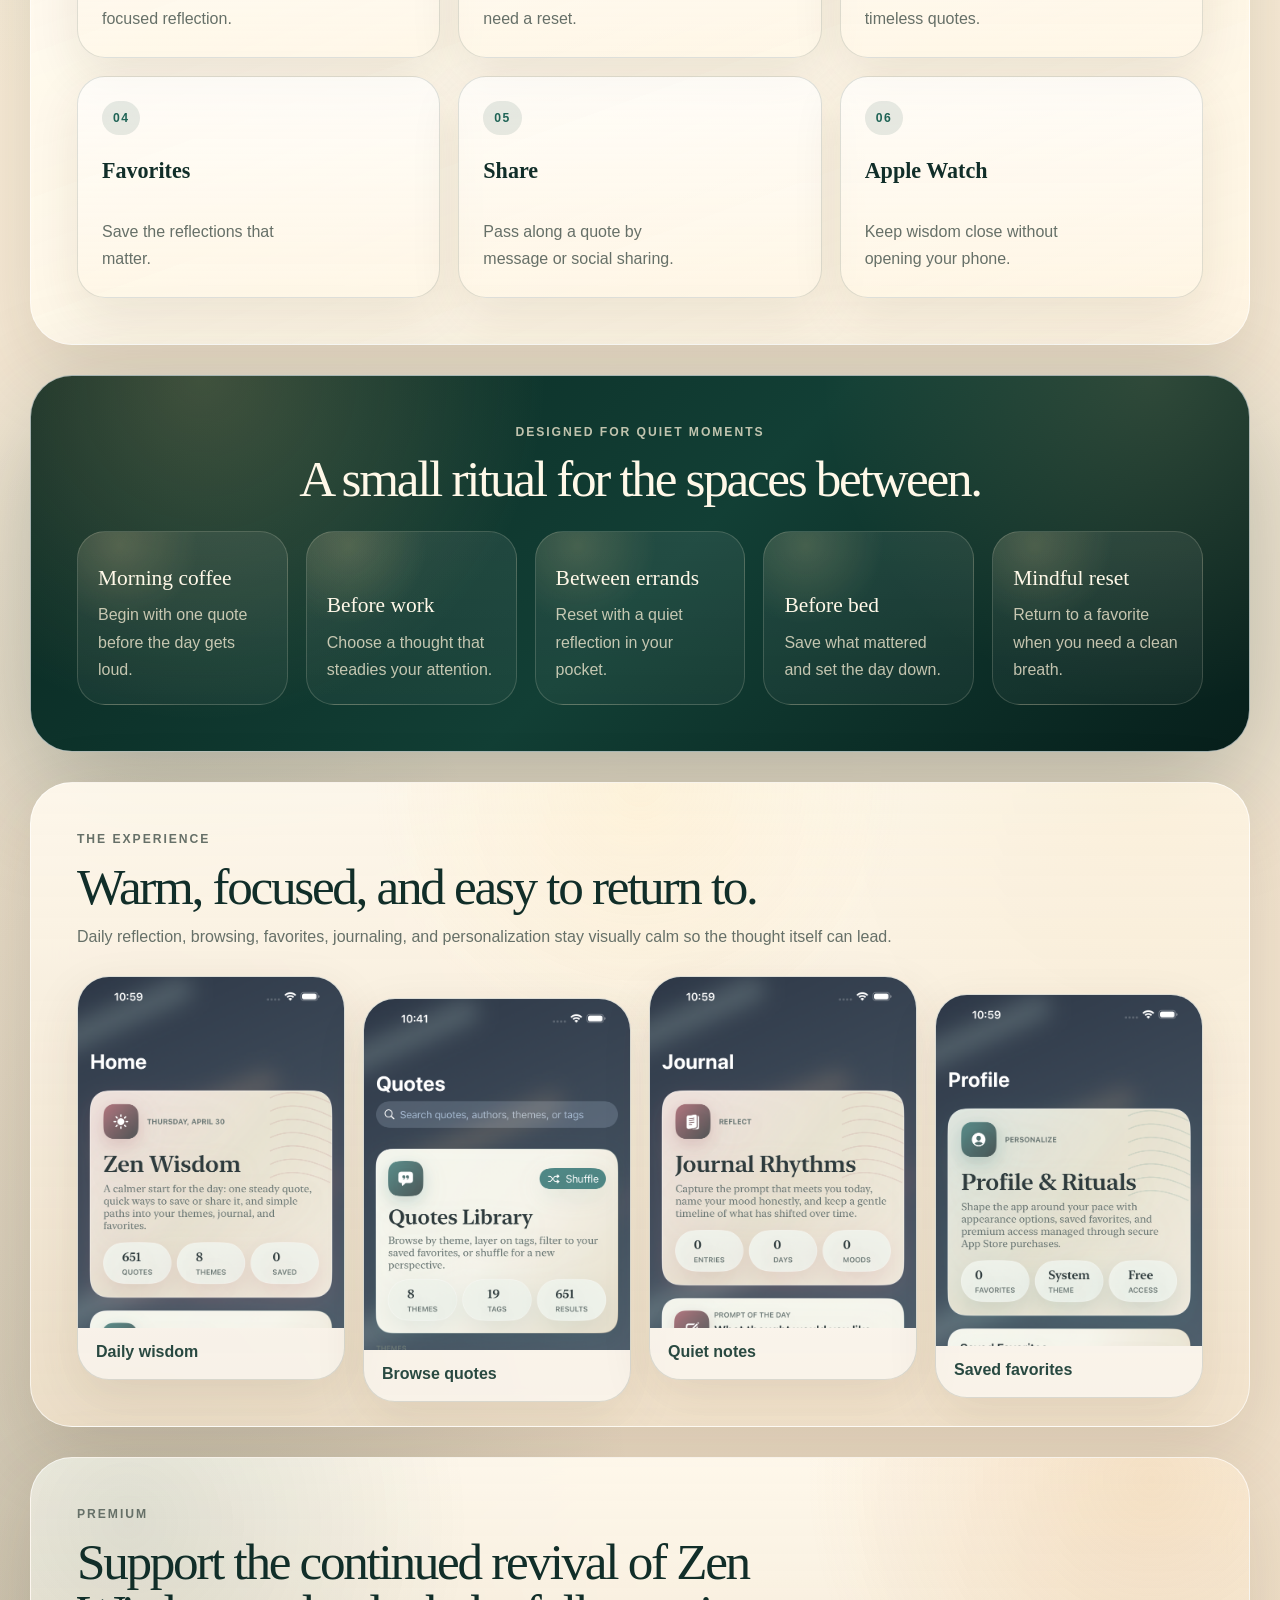
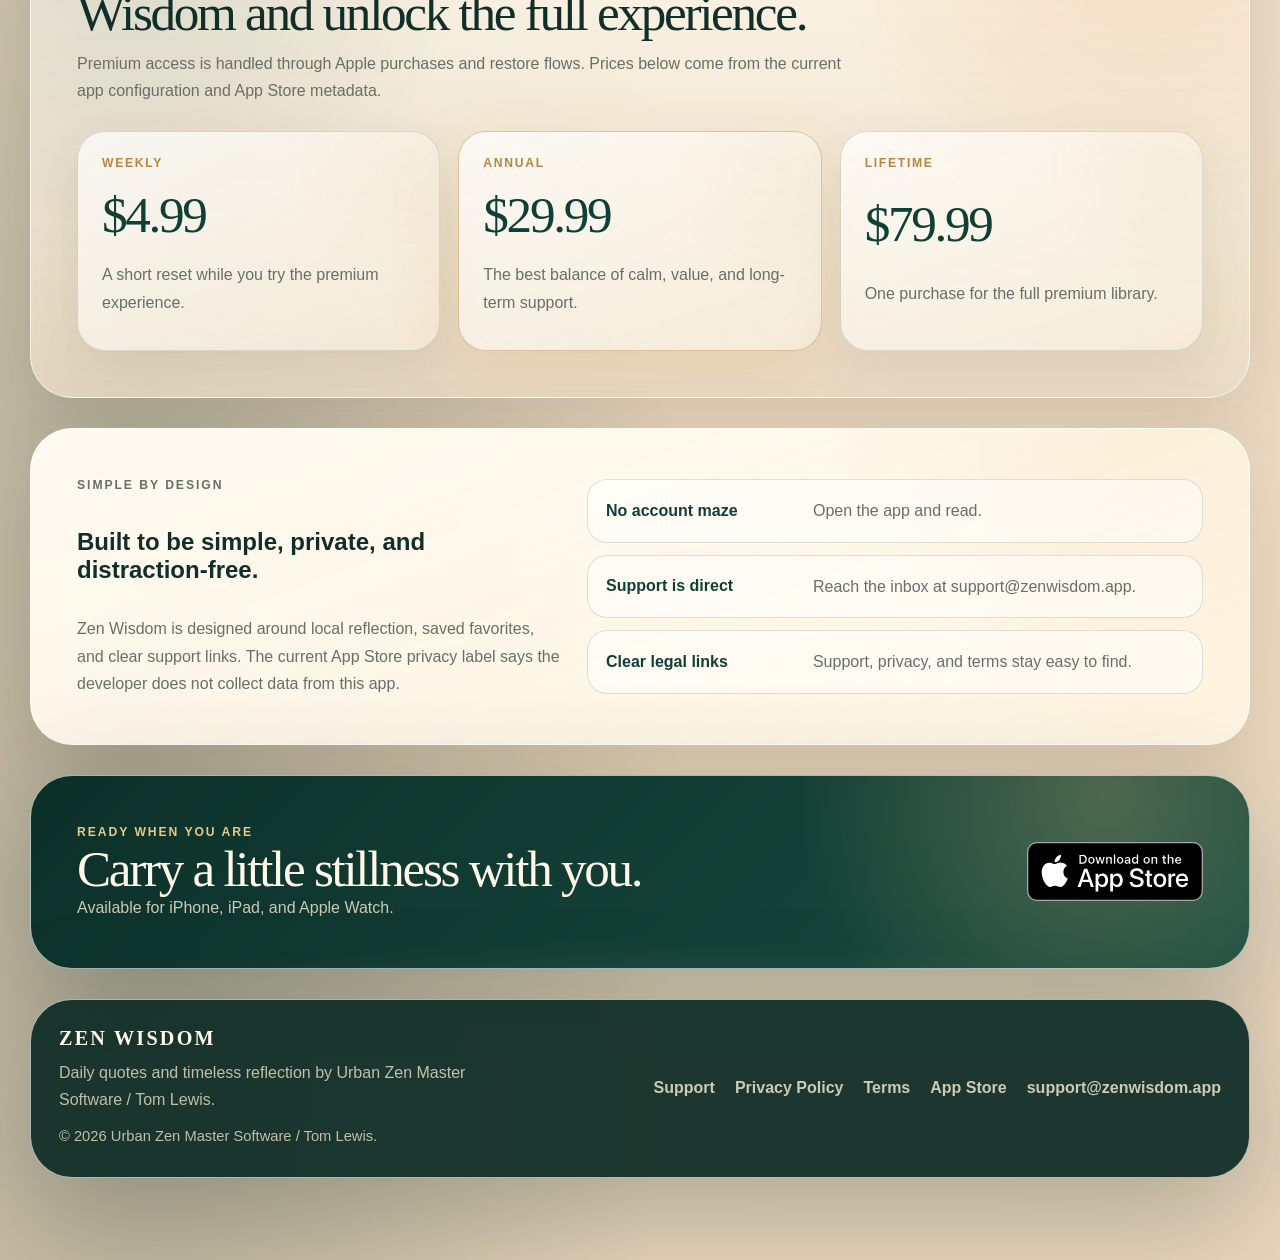
==== commit 4bfc058b: "Upgrade Zen Wisdom launch landing page" ====
--- a/index.html
+++ b/index.html
@@ -3,19 +3,24 @@
 <head>
   <meta charset="utf-8">
   <meta name="viewport" content="width=device-width, initial-scale=1">
-  <meta name="description" content="Zen Wisdom is an iPhone-first meditation and reflection app built around daily quotes, starter guided sessions, favorites, and local journaling.">
-  <meta property="og:title" content="Zen Wisdom">
-  <meta property="og:description" content="Daily quotes, starter guided sessions, and local reflection on iPhone.">
+  <title>Zen Wisdom — Daily Quotes &amp; Timeless Reflection</title>
+  <meta name="description" content="Carry timeless Zen reflections with you. Zen Wisdom brings daily quotes, favorites, random wisdom, and quiet moments of calm to iPhone, iPad, and Apple Watch.">
+  <link rel="canonical" href="https://zenwisdom.app/">
+  <meta name="apple-itunes-app" content="app-id=414329570">
+  <meta property="og:site_name" content="Zen Wisdom">
+  <meta property="og:title" content="Zen Wisdom — Ancient clarity, one quiet moment at a time.">
+  <meta property="og:description" content="A quiet daily wisdom app for reflection, favorites, random quotes, and mindful pauses on iPhone, iPad, and Apple Watch.">
   <meta property="og:type" content="website">
   <meta property="og:url" content="https://zenwisdom.app/">
   <meta property="og:image" content="https://zenwisdom.app/screenshots/zenwisdom-social-card.png">
   <meta property="og:image:type" content="image/png">
   <meta property="og:image:width" content="1200">
   <meta property="og:image:height" content="630">
-  <meta property="og:image:alt" content="Zen Wisdom social preview with the app icon, feature highlights, and a real iPhone home screenshot.">
+  <meta property="og:image:alt" content="Zen Wisdom social preview with the app icon, feature highlights, and a real app screenshot.">
   <meta name="twitter:card" content="summary_large_image">
+  <meta name="twitter:title" content="Zen Wisdom — Ancient clarity, one quiet moment at a time.">
+  <meta name="twitter:description" content="A quiet daily wisdom app for reflection, favorites, random quotes, and mindful pauses on iPhone, iPad, and Apple Watch.">
   <meta name="twitter:image" content="https://zenwisdom.app/screenshots/zenwisdom-social-card.png">
-  <title>Zen Wisdom | Daily quotes, meditation, and reflection</title>
   <link rel="icon" href="assets/icon-256.png" sizes="256x256">
   <link rel="apple-touch-icon" href="assets/icon-256.png">
   <link rel="manifest" href="site.webmanifest">
@@ -24,191 +29,223 @@
 <body class="page-home">
   <div class="shell">
     <header class="topbar">
-      <a class="brand" href="index.html">
+      <a class="brand" href="index.html" aria-label="Zen Wisdom home">
         <img class="brand-mark" src="assets/zen-mark.png" alt="">
         <span class="brand-copy">
           <strong>Zen Wisdom</strong>
-          <span>Quotes, meditation, and honest daily reflection</span>
+          <span>Daily quotes and timeless reflection</span>
         </span>
       </a>
       <nav class="nav" aria-label="Primary">
+        <a href="#experience">Experience</a>
         <a href="#features">Features</a>
-        <a href="#screenshots">Screenshots</a>
+        <a href="#premium">Premium</a>
         <a href="support.html">Support</a>
         <a href="privacy.html">Privacy</a>
-        <a href="mailto:support@zenwisdom.app?subject=Zen%20Wisdom%20Support">Contact</a>
       </nav>
     </header>
+
     <main>
-      <section class="hero hero-grid">
+      <section class="hero hero-grid" aria-labelledby="hero-title">
         <div class="hero-copy">
-          <h1>Wisdom to pause. Space to reflect.</h1>
-          <p class="lede">Zen Wisdom is a calm, private space for daily quotes, guided breathing, favorites, and local journaling on your iPhone.</p>
-          <div class="pill-row" aria-label="Highlights">
-            <span class="pill">Quote of the Day</span>
-            <span class="pill">Starter Guided Sessions</span>
-            <span class="pill">Local Journal History</span>
-            <span class="pill">Theme and Font Customization</span>
+          <p class="eyebrow">Zen Wisdom for iPhone, iPad, and Apple Watch</p>
+          <h1 id="hero-title">Ancient clarity, one quiet moment at a time.</h1>
+          <p class="lede">Zen Wisdom brings timeless reflections, daily quotes, favorites, and simple moments of calm to your iPhone, iPad, and Apple Watch.</p>
+          <div class="store-actions" aria-label="Download Zen Wisdom">
+            <a class="app-store-badge" href="https://apps.apple.com/us/app/zen-wisdom/id414329570" aria-label="Download Zen Wisdom on the App Store">
+              <img src="assets/download-on-app-store.svg" alt="Download on the App Store" width="119.664" height="40">
+            </a>
+            <a class="text-link" href="#experience">Explore the experience</a>
           </div>
-          <div class="button-row">
-            <a class="button primary" href="#screenshots">See the App</a>
-            <a class="button secondary" href="privacy.html">Read Privacy</a>
-            <a class="button secondary" href="mailto:support@zenwisdom.app?subject=Zen%20Wisdom%20Support">Contact</a>
+          <p class="trust-line">Daily wisdom • Favorites • Random reflections • Apple Watch support</p>
+        </div>
+
+        <div class="hero-art" aria-label="Zen Wisdom app screenshots">
+          <div class="brush-ring" aria-hidden="true"></div>
+          <div class="dawn-orb" aria-hidden="true"></div>
+          <figure class="screen-card screen-card-main">
+            <img src="screenshots/zenwisdom-home.png" alt="Zen Wisdom home screen with a quote of the day and quick actions.">
+          </figure>
+          <figure class="screen-card screen-card-side screen-card-library">
+            <img src="screenshots/zenwisdom-library.png" alt="Zen Wisdom quote library with themed discovery and search.">
+          </figure>
+          <figure class="screen-card screen-card-side screen-card-profile">
+            <img src="screenshots/zenwisdom-profile.png" alt="Zen Wisdom profile screen with favorites and personalization settings.">
+          </figure>
+          <div class="quote-float" aria-hidden="true">
+            <span>A thought for the day</span>
+            <strong>Carry it with you.</strong>
           </div>
-          <p class="microcopy">Support lives at <a href="mailto:support@zenwisdom.app?subject=Zen%20Wisdom%20Support">support@zenwisdom.app</a>, with most replies arriving within 2 to 3 business days.</p>
-          <p class="microcopy">App Store release in progress. The current build targets iPhone on iOS 17+, supports English and Spanish, and includes StoreKit 2 purchase and restore flows for Weekly, Annual, and Lifetime premium access.</p>
-        </div>
-        <div class="hero-visual hero-showcase" aria-label="Zen Wisdom app preview">
-          <div class="sun-disc" aria-hidden="true"></div>
-          <div class="ink-hill hill-one" aria-hidden="true"></div>
-          <div class="ink-hill hill-two" aria-hidden="true"></div>
-          <div class="brush-ring" aria-hidden="true"></div>
-          <div class="phone-frame hero-phone">
-            <img src="screenshots/zenwisdom-home.png" alt="Zen Wisdom iPhone home screen with a quote of the day, quick actions, and reflection prompt.">
-          </div>
-          <div class="floating-note note-quote">
-            <p class="preview-label">Today&rsquo;s ritual</p>
-            <strong>Quote. Breath. Reflection.</strong>
-          </div>
-          <div class="floating-note note-flow">
-            <p class="preview-label">Local-first</p>
-            <span>Journal entries stay on device in the current build.</span>
-          </div>
-        </div>
-      </section>
-
-      <section class="section" id="features">
+        </div>
+      </section>
+
+      <section class="section pocket-section" id="experience" aria-labelledby="pocket-title">
+        <div class="section-heading narrow">
+          <p class="eyebrow">A pocket-sized pause</p>
+          <h2 id="pocket-title">Not another noisy wellness app.</h2>
+          <p>Zen Wisdom is a quiet place to open when you want one thought to carry through your day. No pressure. No maze. Just a reflection, a favorite, a reset, and a little more room to breathe.</p>
+        </div>
+        <div class="pause-card">
+          <blockquote>“Open it for a moment. Keep the thought for the day.”</blockquote>
+          <p>Morning coffee, a quick break, the end of a long route, or the last few minutes before sleep — Zen Wisdom is built for small openings.</p>
+        </div>
+      </section>
+
+      <section class="section" id="features" aria-labelledby="features-title">
         <div class="section-heading">
-          <p class="eyebrow">Designed for reflection</p>
-          <h2>What Zen Wisdom already does today</h2>
-          <p>The current repo snapshot ships a complete SwiftUI shell for calm daily use: curated quote browsing, local favorites, guided audio playback, reflection history, and appearance settings that persist on device.</p>
-        </div>
-        <div class="stats-grid">
-          <article class="stat-card">
-            <strong>Quote-centered home</strong>
-            <p>Start with a deterministic quote of the day, then save, share, or continue into favorites and themes.</p>
-          </article>
-          <article class="stat-card">
-            <strong>Starter meditation tracks</strong>
-            <p>Launch build includes a free grounding session, a premium-ready preview, and local progress persistence.</p>
-          </article>
-          <article class="stat-card">
-            <strong>Local journaling</strong>
-            <p>Prompts, mood tags, and day-by-day history are stored on device instead of behind an account wall.</p>
-          </article>
-        </div>
-      </section>
-
-      <section class="section gallery-section" id="screenshots">
+          <p class="eyebrow">Simple calm, ready when you are</p>
+          <h2 id="features-title">Six ways to keep wisdom close.</h2>
+        </div>
+        <div class="feature-grid">
+          <article class="feature-tile">
+            <span class="tile-mark">01</span>
+            <h3>Daily Quote</h3>
+            <p>Start the day with one focused reflection.</p>
+          </article>
+          <article class="feature-tile">
+            <span class="tile-mark">02</span>
+            <h3>Random Wisdom</h3>
+            <p>Discover a thought when you need a reset.</p>
+          </article>
+          <article class="feature-tile">
+            <span class="tile-mark">03</span>
+            <h3>Browse the Collection</h3>
+            <p>Move through a library of timeless quotes.</p>
+          </article>
+          <article class="feature-tile">
+            <span class="tile-mark">04</span>
+            <h3>Favorites</h3>
+            <p>Save the reflections that matter.</p>
+          </article>
+          <article class="feature-tile">
+            <span class="tile-mark">05</span>
+            <h3>Share</h3>
+            <p>Pass along a quote by message or social sharing.</p>
+          </article>
+          <article class="feature-tile">
+            <span class="tile-mark">06</span>
+            <h3>Apple Watch</h3>
+            <p>Keep wisdom close without opening your phone.</p>
+          </article>
+        </div>
+      </section>
+
+      <section class="section moments-section" aria-labelledby="moments-title">
+        <div class="section-heading centered">
+          <p class="eyebrow">Designed for quiet moments</p>
+          <h2 id="moments-title">A small ritual for the spaces between.</h2>
+        </div>
+        <div class="moments-grid">
+          <article class="moment-card">
+            <span>Morning coffee</span>
+            <p>Begin with one quote before the day gets loud.</p>
+          </article>
+          <article class="moment-card">
+            <span>Before work</span>
+            <p>Choose a thought that steadies your attention.</p>
+          </article>
+          <article class="moment-card">
+            <span>Between errands</span>
+            <p>Reset with a quiet reflection in your pocket.</p>
+          </article>
+          <article class="moment-card">
+            <span>Before bed</span>
+            <p>Save what mattered and set the day down.</p>
+          </article>
+          <article class="moment-card">
+            <span>Mindful reset</span>
+            <p>Return to a favorite when you need a clean breath.</p>
+          </article>
+        </div>
+      </section>
+
+      <section class="section screenshot-section" aria-labelledby="screenshots-title">
         <div class="section-heading">
-          <p class="eyebrow">Screenshots</p>
-          <h2>From daily quote to deeper reflection</h2>
-          <p>The site gallery follows the same flow as the app: begin at the home ritual, explore the quote library, settle into meditation or journaling, then tune the experience from Profile.</p>
-        </div>
-        <div class="gallery-grid">
-          <article class="gallery-card">
-            <img src="screenshots/zenwisdom-home.png" alt="Zen Wisdom home screen showing a quote of the day, quick actions, and a reflection prompt.">
-            <div class="gallery-copy">
-              <h3>Daily landing ritual</h3>
-              <p>See the day&rsquo;s quote, save what resonates, and move into favorites, journal, or meditation without friction.</p>
-            </div>
-          </article>
-          <article class="gallery-card">
-            <img src="screenshots/zenwisdom-library.png" alt="Zen Wisdom quotes library with themed categories, tags, and a spotlight quote.">
-            <div class="gallery-copy">
-              <h3>Themed quote discovery</h3>
-              <p>Browse by category, combine tags, filter to saved quotes, and shuffle into a fresh perspective.</p>
-            </div>
-          </article>
-          <article class="gallery-card">
-            <img src="screenshots/zenwisdom-meditate.png" alt="Zen Wisdom meditation screen showing guided sessions, a free track, and premium-ready session state.">
-            <div class="gallery-copy">
-              <h3>Starter guided sessions</h3>
-              <p>Keep a grounding track available, preview the premium path, and track session progress locally.</p>
-            </div>
-          </article>
-          <article class="gallery-card">
-            <img src="screenshots/zenwisdom-journal.png" alt="Zen Wisdom journal screen with a prompt, mood selection, and a reflection editor.">
-            <div class="gallery-copy">
-              <h3>Quiet journaling and progress</h3>
-              <p>Write from a prompt, track your mood, and keep a gentle local history that stays tied to your device.</p>
-            </div>
-          </article>
-          <article class="gallery-card">
-            <img src="screenshots/zenwisdom-profile.png" alt="Zen Wisdom profile screen showing saved favorites, appearance settings, and membership context.">
-            <div class="gallery-copy">
-              <h3>Personal ritual settings</h3>
-              <p>Review saved favorites, adjust appearance, and keep membership and support links in one calm place.</p>
-            </div>
-          </article>
-        </div>
-      </section>
-
-      <section class="section feature-band">
-        <div class="feature-card">
-          <p class="eyebrow">Home</p>
-          <h3>Quote of the Day, favorites, and sharing</h3>
-          <p>Zen Wisdom opens with one clear focal point and simple actions that help useful quotes stay close by.</p>
-        </div>
-        <div class="feature-card">
-          <p class="eyebrow">Meditate</p>
-          <h3>Starter guided sessions with local progress</h3>
-          <p>Resume a breathing track, track completion, and keep the premium pathway ready without overpromising a large library yet.</p>
-        </div>
-        <div class="feature-card">
-          <p class="eyebrow">Profile</p>
-          <h3>Appearance that feels personal</h3>
-          <p>Switch themes, backgrounds, and typography so the app can feel bright, warm, or quieter depending on the moment.</p>
-        </div>
-        <div class="feature-card">
-          <p class="eyebrow">Privacy</p>
-          <h3>Local-first by design</h3>
-          <p>Journal entries, favorites, meditation progress, and appearance settings stay on device in the current build.</p>
-        </div>
-      </section>
-
-      <section class="release-strip" aria-label="Release highlights">
+          <p class="eyebrow">The experience</p>
+          <h2 id="screenshots-title">Warm, focused, and easy to return to.</h2>
+          <p>Daily reflection, browsing, favorites, journaling, and personalization stay visually calm so the thought itself can lead.</p>
+        </div>
+        <div class="screenshot-wall">
+          <figure>
+            <img src="screenshots/zenwisdom-home.png" alt="Zen Wisdom home screen showing the day’s quote and quick actions.">
+            <figcaption>Daily wisdom</figcaption>
+          </figure>
+          <figure>
+            <img src="screenshots/zenwisdom-library.png" alt="Zen Wisdom library screen with quote discovery.">
+            <figcaption>Browse quotes</figcaption>
+          </figure>
+          <figure>
+            <img src="screenshots/zenwisdom-journal.png" alt="Zen Wisdom journal screen with a reflection prompt.">
+            <figcaption>Quiet notes</figcaption>
+          </figure>
+          <figure>
+            <img src="screenshots/zenwisdom-profile.png" alt="Zen Wisdom profile screen with favorites and settings.">
+            <figcaption>Saved favorites</figcaption>
+          </figure>
+        </div>
+      </section>
+
+      <section class="section premium-section" id="premium" aria-labelledby="premium-title">
+        <div class="section-heading narrow">
+          <p class="eyebrow">Premium</p>
+          <h2 id="premium-title">Support the continued revival of Zen Wisdom and unlock the full experience.</h2>
+          <p>Premium access is handled through Apple purchases and restore flows. Prices below come from the current app configuration and App Store metadata.</p>
+        </div>
+        <div class="plans-grid" aria-label="Premium options">
+          <article class="plan-card">
+            <span>Weekly</span>
+            <strong>$4.99</strong>
+            <p>A short reset while you try the premium experience.</p>
+          </article>
+          <article class="plan-card recommended">
+            <span>Annual</span>
+            <strong>$29.99</strong>
+            <p>The best balance of calm, value, and long-term support.</p>
+          </article>
+          <article class="plan-card">
+            <span>Lifetime</span>
+            <strong>$79.99</strong>
+            <p>One purchase for the full premium library.</p>
+          </article>
+        </div>
+      </section>
+
+      <section class="section trust-section" aria-labelledby="trust-title">
+        <div class="trust-copy">
+          <p class="eyebrow">Simple by design</p>
+          <h2 id="trust-title">Built to be simple, private, and distraction-free.</h2>
+          <p>Zen Wisdom is designed around local reflection, saved favorites, and clear support links. The current App Store privacy label says the developer does not collect data from this app.</p>
+        </div>
+        <div class="trust-list" aria-label="Trust notes">
+          <div><strong>No account maze</strong><span>Open the app and read.</span></div>
+          <div><strong>Support is direct</strong><span>Reach the inbox at support@zenwisdom.app.</span></div>
+          <div><strong>Clear legal links</strong><span>Support, privacy, and terms stay easy to find.</span></div>
+        </div>
+      </section>
+
+      <section class="final-cta" aria-labelledby="final-cta-title">
         <div>
-          <strong>Local-first</strong>
-          <span>Journal, favorites, progress, and appearance state stay on device.</span>
-        </div>
-        <div>
-          <strong>iPhone</strong>
-          <span>Built for iOS 17+ with SwiftUI and StoreKit 2 purchase flows.</span>
-        </div>
-        <div>
-          <strong>English + Spanish</strong>
-          <span>Launch copy and app structure are prepared for both locales.</span>
-        </div>
-        <div>
-          <strong>2 to 3 days</strong>
-          <span>Typical support response time through the public inbox.</span>
-        </div>
-      </section>
-
-      <section class="section callout">
-        <div class="callout-copy">
-          <p class="eyebrow">Release state</p>
-          <h2>Prepared for hosting now, ready for launch polish next</h2>
-          <p>This site package is live through GitHub Pages and aligned with the uploaded Zen Wisdom 2.05 build. The remaining launch steps are a TestFlight or sandbox purchase pass, final App Store review checks, and optional production audio replacement if you want longer guided sessions in v1.</p>
-        </div>
-        <div class="callout-links">
-          <a class="button primary" href="support.html">Support Page</a>
-          <a class="button secondary" href="privacy.html">Privacy Policy</a>
-          <a class="button secondary" href="terms.html">Terms</a>
-        </div>
+          <p class="eyebrow">Ready when you are</p>
+          <h2 id="final-cta-title">Carry a little stillness with you.</h2>
+          <p>Available for iPhone, iPad, and Apple Watch.</p>
+        </div>
+        <a class="app-store-badge" href="https://apps.apple.com/us/app/zen-wisdom/id414329570" aria-label="Download Zen Wisdom on the App Store">
+          <img src="assets/download-on-app-store.svg" alt="Download on the App Store" width="119.664" height="40">
+        </a>
       </section>
     </main>
+
     <footer class="site-footer">
       <div>
         <strong>Zen Wisdom</strong>
-        <p>Quiet structure for quotes, meditation, and local reflection.</p>
+        <p>Daily quotes and timeless reflection by Urban Zen Master Software / Tom Lewis.</p>
+        <p class="copyright">© 2026 Urban Zen Master Software / Tom Lewis.</p>
       </div>
       <nav class="footer-nav" aria-label="Footer">
-        <a href="index.html">Home</a>
         <a href="support.html">Support</a>
-        <a href="privacy.html">Privacy</a>
+        <a href="privacy.html">Privacy Policy</a>
         <a href="terms.html">Terms</a>
+        <a href="https://apps.apple.com/us/app/zen-wisdom/id414329570">App Store</a>
         <a href="mailto:support@zenwisdom.app?subject=Zen%20Wisdom%20Support">support@zenwisdom.app</a>
       </nav>
     </footer>
--- a/site.css
+++ b/site.css
@@ -1,42 +1,49 @@
 :root {
   color-scheme: light;
-  --bg: #f4ead9;
-  --paper: rgba(255, 249, 238, 0.86);
-  --paper-solid: #fff8eb;
-  --ink: #0f312b;
-  --ink-soft: #2f4d45;
-  --muted: #687168;
+  --bg: #f3e7d4;
+  --paper: #fff8eb;
+  --paper-2: #fbefd9;
+  --paper-glass: rgba(255, 249, 237, 0.82);
+  --ink: #112e29;
+  --ink-2: #294941;
+  --muted: #667068;
+  --soft: #ece0cc;
+  --line: rgba(26, 54, 47, 0.14);
+  --line-strong: rgba(26, 54, 47, 0.24);
+  --gold: #b9853e;
+  --gold-soft: #e9c888;
   --jade: #103f35;
   --jade-2: #1f6456;
-  --sage: #d9e3d4;
-  --gold: #b98238;
-  --ember: #d99055;
-  --cream: #fff4dd;
-  --line: rgba(22, 52, 45, 0.14);
-  --line-strong: rgba(22, 52, 45, 0.24);
-  --shadow: 0 30px 90px rgba(58, 42, 22, 0.16);
-  --shadow-deep: 0 38px 110px rgba(11, 45, 37, 0.28);
+  --charcoal: #092721;
+  --cream: #fff4df;
+  --shadow: 0 26px 80px rgba(67, 47, 21, 0.15);
+  --shadow-soft: 0 18px 50px rgba(67, 47, 21, 0.10);
+  --shadow-deep: 0 36px 120px rgba(8, 39, 32, 0.28);
   --radius-xl: 42px;
   --radius-lg: 28px;
   --radius-md: 18px;
   --display: "Iowan Old Style", "Palatino Linotype", "Book Antiqua", Georgia, serif;
-  --ui: "Avenir Next", "Gill Sans", "Trebuchet MS", sans-serif;
+  --ui: "Avenir Next", "Gill Sans", "Trebuchet MS", -apple-system, BlinkMacSystemFont, "Segoe UI", sans-serif;
 }
 
 * { box-sizing: border-box; }
 
-html { scroll-behavior: smooth; }
+html {
+  scroll-behavior: smooth;
+  background: var(--bg);
+}
 
 body {
   margin: 0;
   min-height: 100vh;
+  overflow-x: hidden;
+  color: var(--ink);
   font-family: var(--ui);
-  color: var(--ink);
-  background:
-    radial-gradient(circle at 83% 4%, rgba(255, 232, 180, 0.8) 0 7%, transparent 18%),
-    radial-gradient(circle at 20% 6%, rgba(222, 233, 221, 0.9), transparent 31%),
-    linear-gradient(180deg, #fff5df 0%, var(--bg) 46%, #ead6bc 100%);
-  overflow-x: hidden;
+  background:
+    radial-gradient(circle at 84% 2%, rgba(255, 226, 169, 0.72) 0 8%, transparent 25%),
+    radial-gradient(circle at 14% 9%, rgba(210, 229, 216, 0.88), transparent 31%),
+    radial-gradient(ellipse at 10% 86%, rgba(8, 39, 32, 0.26), transparent 34%),
+    linear-gradient(180deg, #fff6df 0%, #f4e7d3 48%, #ead6bc 100%);
 }
 
 body::before,
@@ -49,30 +56,26 @@
 
 body::before {
   z-index: 0;
-  background:
-    linear-gradient(180deg, rgba(255, 255, 255, 0.52), rgba(255, 255, 255, 0.08)),
-    url("assets/paper-texture.png") center top / cover no-repeat;
-  opacity: 0.17;
+  opacity: 0.18;
   mix-blend-mode: multiply;
+  background: url("assets/paper-texture.png") center top / cover no-repeat;
 }
 
 body::after {
   z-index: 0;
   background:
-    radial-gradient(ellipse at 8% 86%, rgba(5, 39, 33, 0.27) 0 16%, transparent 34%),
-    radial-gradient(ellipse at 94% 20%, rgba(178, 119, 61, 0.12) 0 18%, transparent 38%),
-    linear-gradient(165deg, transparent 0 55%, rgba(11, 53, 45, 0.08) 55% 58%, transparent 72%);
-}
-
-img {
-  display: block;
-  max-width: 100%;
-}
-
-a {
-  color: inherit;
-  text-decoration: none;
-}
+    radial-gradient(circle at 10% 72%, rgba(183, 129, 61, 0.12) 0 1px, transparent 2px),
+    radial-gradient(circle at 58% 24%, rgba(25, 69, 58, 0.10) 0 1px, transparent 2px),
+    linear-gradient(145deg, transparent 0 55%, rgba(11, 53, 45, 0.08) 55% 58%, transparent 72%);
+  background-size: 180px 160px, 150px 140px, auto;
+}
+
+img,
+svg { display: block; max-width: 100%; }
+
+a { color: inherit; text-decoration: none; }
+
+ul { margin: 0; padding: 0; }
 
 code {
   font-family: "SFMono-Regular", "Consolas", "Menlo", monospace;
@@ -91,89 +94,91 @@
   display: flex;
   align-items: center;
   justify-content: space-between;
-  gap: 22px;
+  gap: 18px;
   margin-bottom: 28px;
-  border: 1px solid rgba(255, 255, 255, 0.58);
+  padding: 12px 16px 12px 12px;
+  border: 1px solid rgba(255, 255, 255, 0.66);
   border-radius: 999px;
-  background: rgba(255, 248, 235, 0.74);
-  backdrop-filter: blur(20px) saturate(1.25);
-  box-shadow: 0 18px 46px rgba(41, 33, 17, 0.11);
-  padding: 12px 16px 12px 12px;
+  background: rgba(255, 248, 235, 0.78);
+  box-shadow: 0 18px 48px rgba(41, 33, 17, 0.11);
+  backdrop-filter: blur(20px) saturate(1.2);
 }
 
 .brand {
   display: inline-flex;
   align-items: center;
-  gap: 15px;
+  gap: 14px;
   min-width: 0;
 }
 
 .brand-mark {
-  width: 58px;
-  height: 58px;
+  width: 56px;
+  height: 56px;
   flex: 0 0 auto;
   border-radius: 50%;
   object-fit: cover;
-  background: rgba(255, 250, 239, 0.72);
+  background: rgba(255, 250, 239, 0.76);
   box-shadow: 0 0 0 1px rgba(143, 106, 50, 0.14), 0 16px 34px rgba(16, 63, 53, 0.14);
 }
 
 .brand-copy {
   display: grid;
   gap: 3px;
+  min-width: 0;
 }
 
 .brand-copy strong,
 .site-footer strong {
   font-family: var(--display);
-  font-size: 1.26rem;
+  font-size: clamp(1rem, 2vw, 1.26rem);
   line-height: 1;
-  letter-spacing: 0.12em;
+  letter-spacing: 0.11em;
   text-transform: uppercase;
+  white-space: nowrap;
 }
 
 .brand-copy span:last-child {
+  max-width: 34ch;
   color: var(--muted);
-  font-size: 0.88rem;
+  font-size: 0.86rem;
   line-height: 1.25;
 }
 
-.nav {
+.nav,
+.footer-nav,
+.store-actions,
+.button-row,
+.pill-row {
   display: flex;
   flex-wrap: wrap;
   align-items: center;
-  gap: 4px;
-}
-
-.nav a,
-.button {
+  gap: 8px;
+}
+
+.nav { justify-content: flex-end; }
+
+.nav a {
+  padding: 10px 13px;
   border-radius: 999px;
-  transition:
-    transform 180ms ease,
-    background-color 180ms ease,
-    border-color 180ms ease,
-    box-shadow 180ms ease,
-    color 180ms ease;
-}
-
-.nav a {
-  padding: 11px 14px;
-  color: var(--ink-soft);
-  font-size: 0.95rem;
-  font-weight: 650;
-}
-
-.nav a[aria-current="page"],
-.nav a:hover {
+  color: var(--ink-2);
+  font-size: 0.93rem;
+  font-weight: 750;
+  transition: background-color 180ms ease, color 180ms ease;
+}
+
+.nav a:hover,
+.nav a[aria-current="page"] {
   background: rgba(16, 63, 53, 0.09);
   color: var(--jade);
 }
 
 .nav a:focus-visible,
+.footer-nav a:focus-visible,
 .button:focus-visible,
-.footer-nav a:focus-visible {
-  outline: 3px solid rgba(185, 130, 56, 0.34);
-  outline-offset: 3px;
+.text-link:focus-visible,
+.app-store-badge:focus-visible {
+  outline: 3px solid rgba(185, 130, 56, 0.36);
+  outline-offset: 4px;
 }
 
 main {
@@ -183,69 +188,70 @@
 
 .hero,
 .section,
+.final-cta,
 .site-footer,
 .release-strip {
   position: relative;
-  border: 1px solid rgba(255, 255, 255, 0.62);
+  overflow: hidden;
+  border: 1px solid rgba(255, 255, 255, 0.64);
   border-radius: var(--radius-xl);
   box-shadow: var(--shadow);
 }
 
 .hero,
+.section,
+.final-cta {
+  padding: clamp(24px, 4vw, 46px);
+}
+
+.hero,
 .section {
-  padding: clamp(24px, 4vw, 44px);
-}
-
-.hero {
-  position: relative;
-  overflow: hidden;
-  background:
-    linear-gradient(112deg, rgba(255, 248, 232, 0.96) 0%, rgba(255, 248, 232, 0.86) 48%, rgba(236, 211, 176, 0.74) 100%),
-    radial-gradient(circle at 84% 17%, rgba(255, 232, 171, 0.86), transparent 22%),
-    var(--paper-solid);
-}
-
-.hero::before {
+  background:
+    linear-gradient(160deg, rgba(255, 251, 242, 0.94), rgba(255, 244, 224, 0.76)),
+    var(--paper-glass);
+  backdrop-filter: blur(16px);
+}
+
+.hero::before,
+.hero::after,
+.section::before,
+.final-cta::before {
   content: "";
   position: absolute;
-  inset: auto -8% -14% -8%;
-  z-index: 0;
-  height: 44%;
-  background:
-    radial-gradient(ellipse at 16% 92%, rgba(6, 44, 37, 0.96) 0 17%, transparent 38%),
+  pointer-events: none;
+}
+
+.hero::before {
+  inset: auto -10% -18% -10%;
+  height: 48%;
+  opacity: 0.92;
+  background:
+    radial-gradient(ellipse at 17% 90%, rgba(6, 44, 37, 0.96) 0 17%, transparent 38%),
     radial-gradient(ellipse at 70% 84%, rgba(16, 63, 53, 0.28) 0 20%, transparent 47%),
-    linear-gradient(176deg, transparent 0 30%, rgba(14, 52, 43, 0.12) 31% 42%, rgba(14, 52, 43, 0.88) 75%);
-  opacity: 0.86;
+    linear-gradient(176deg, transparent 0 30%, rgba(14, 52, 43, 0.12) 31% 42%, rgba(14, 52, 43, 0.9) 75%);
 }
 
 .hero::after {
-  content: "";
-  position: absolute;
   inset: 0;
-  z-index: 0;
-  background:
-    radial-gradient(circle at 5% 14%, rgba(167, 114, 43, 0.12) 0 1px, transparent 2px),
-    radial-gradient(circle at 9% 68%, rgba(185, 130, 56, 0.24) 0 2px, transparent 3px),
-    radial-gradient(circle at 44% 36%, rgba(185, 130, 56, 0.18) 0 1px, transparent 2px);
+  opacity: 0.84;
+  background:
+    radial-gradient(circle at 8% 15%, rgba(167, 114, 43, 0.12) 0 1px, transparent 2px),
+    radial-gradient(circle at 12% 70%, rgba(185, 130, 56, 0.23) 0 2px, transparent 3px),
+    radial-gradient(circle at 43% 33%, rgba(185, 130, 56, 0.17) 0 1px, transparent 2px);
   background-size: 160px 160px, 210px 180px, 130px 150px;
-  opacity: 0.8;
-  pointer-events: none;
-}
-
-.hero-grid {
-  display: grid;
-  grid-template-columns: minmax(0, 1.02fr) minmax(360px, 0.98fr);
-  gap: clamp(24px, 4vw, 54px);
-}
-
-.hero-copy,
-.hero-visual,
+}
+
 .hero > *,
 .section > *,
+.final-cta > *,
 .site-footer > *,
-.release-strip > * {
-  position: relative;
-  z-index: 1;
+.release-strip > * { position: relative; z-index: 1; }
+
+.hero-grid {
+  display: grid;
+  grid-template-columns: minmax(0, 1.02fr) minmax(360px, 0.98fr);
+  gap: clamp(28px, 5vw, 58px);
+  align-items: center;
 }
 
 .hero-copy {
@@ -258,28 +264,31 @@
 
 .hero-copy h1,
 .section-heading h2,
-.callout h2,
+.final-cta h2,
 .page-hero h1,
-.gallery-copy h3,
 .info-card h2,
 .legal-card h2,
-.feature-card h3,
 .faq-item h3,
-.floating-note strong,
+.feature-tile h3,
+.plan-card strong,
+.pause-card blockquote,
+.moment-card span,
+.site-footer strong,
 .release-strip strong {
   font-family: var(--display);
 }
 
 .hero-copy h1 {
+  max-width: 11ch;
   margin: 0;
-  max-width: 11ch;
-  font-size: clamp(3.8rem, 7.5vw, 7.7rem);
+  font-size: clamp(3.7rem, 7.3vw, 7.6rem);
   font-weight: 500;
   line-height: 0.88;
   letter-spacing: -0.07em;
 }
 
-.eyebrow {
+.eyebrow,
+.preview-label {
   margin: 0;
   color: var(--gold);
   font-size: 0.76rem;
@@ -288,20 +297,15 @@
   text-transform: uppercase;
 }
 
-.preview-label {
-  margin: 0;
-  color: var(--gold);
-  font-size: 0.72rem;
-  font-weight: 850;
-  letter-spacing: 0.14em;
-  text-transform: uppercase;
-}
-
 .lede,
 .section-heading p,
-.gallery-copy p,
-.feature-card p,
-.callout p,
+.pause-card p,
+.feature-tile p,
+.moment-card p,
+.plan-card p,
+.trust-copy p,
+.trust-list span,
+.final-cta p,
 .info-card p,
 .legal-card p,
 .faq-item p,
@@ -314,218 +318,204 @@
 }
 
 .lede {
-  max-width: 51ch;
-  font-size: clamp(1.06rem, 1.55vw, 1.28rem);
-}
-
-.pill-row,
-.button-row {
-  display: flex;
-  flex-wrap: wrap;
-  gap: 12px;
-}
-
-.pill {
+  max-width: 52ch;
+  font-size: clamp(1.06rem, 1.55vw, 1.29rem);
+}
+
+.store-actions {
+  gap: 16px;
+  margin-top: 4px;
+}
+
+.app-store-badge {
   display: inline-flex;
   align-items: center;
-  min-height: 38px;
-  padding: 9px 13px;
-  border: 1px solid rgba(16, 63, 53, 0.18);
-  border-radius: 999px;
-  background: rgba(255, 252, 244, 0.62);
-  color: var(--ink-soft);
-  font-size: 0.9rem;
-  font-weight: 700;
-  box-shadow: inset 0 1px 0 rgba(255, 255, 255, 0.58);
-}
-
-.button {
+  flex: 0 0 auto;
+  border-radius: 9px;
+  line-height: 0;
+}
+
+.app-store-badge img {
+  width: clamp(132px, 22vw, 176px);
+  height: auto;
+}
+
+.text-link {
   display: inline-flex;
   align-items: center;
-  justify-content: center;
-  min-height: 50px;
-  padding: 13px 18px;
-  border: 1px solid var(--line-strong);
+  min-height: 40px;
+  color: var(--jade);
+  font-weight: 850;
+  text-decoration: underline;
+  text-decoration-color: rgba(16, 63, 53, 0.22);
+  text-underline-offset: 5px;
+}
+
+.trust-line {
+  margin: 0;
+  color: var(--ink-2);
+  font-size: 0.92rem;
   font-weight: 800;
-}
-
-.button.primary {
-  background: linear-gradient(135deg, var(--jade), var(--jade-2));
-  color: #fff8e8;
-  border-color: transparent;
-  box-shadow: 0 18px 34px rgba(16, 63, 53, 0.24);
-}
-
-.button.secondary {
-  background: rgba(255, 252, 244, 0.58);
-  color: var(--ink-soft);
-}
-
-.button:hover {
-  transform: translateY(-2px);
-}
-
-.button.primary:hover {
-  box-shadow: 0 22px 46px rgba(16, 63, 53, 0.31);
-}
-
-.microcopy {
-  max-width: 64ch;
-  font-size: 0.95rem;
-}
-
-.microcopy a,
-.legal-card a,
-.info-card a {
-  color: var(--jade-2);
-  font-weight: 800;
-  text-decoration: underline;
-  text-decoration-color: rgba(31, 100, 86, 0.3);
-  text-underline-offset: 3px;
-}
-
-.hero-showcase {
+  letter-spacing: 0.04em;
+}
+
+.hero-art {
+  position: relative;
   min-height: 590px;
-  overflow: visible;
-}
-
+  max-width: 100%;
+}
+
+.brush-ring,
+.dawn-orb,
+.screen-card,
+.quote-float,
 .sun-disc,
-.brush-ring,
 .ink-hill,
 .phone-frame,
 .floating-note {
   position: absolute;
 }
 
+.brush-ring {
+  top: 34px;
+  left: 4px;
+  width: 188px;
+  aspect-ratio: 1;
+  border: 18px solid rgba(166, 120, 48, 0.18);
+  border-right-color: transparent;
+  border-radius: 50%;
+  filter: blur(0.4px);
+  transform: rotate(-18deg);
+}
+
+.dawn-orb,
 .sun-disc {
   top: 18px;
   right: 12%;
-  width: 138px;
+  width: 148px;
   aspect-ratio: 1;
   border-radius: 50%;
-  background: radial-gradient(circle, rgba(255, 247, 210, 0.96), rgba(255, 225, 150, 0.45) 65%, transparent 70%);
-  filter: blur(0.2px);
-}
-
-.brush-ring {
-  top: 28px;
-  left: 4px;
-  width: 185px;
-  aspect-ratio: 1;
-  border-radius: 50%;
-  border: 18px solid rgba(166, 120, 48, 0.18);
-  border-right-color: transparent;
-  transform: rotate(-16deg);
-  filter: blur(0.5px);
-}
-
-.ink-hill {
-  left: 0;
-  right: 0;
-  bottom: 0;
-  height: 42%;
-  border-radius: 48% 52% 0 0 / 60% 55% 0 0;
-  opacity: 0.86;
-}
-
-.hill-one {
-  background:
-    radial-gradient(ellipse at 15% 85%, rgba(5, 41, 35, 0.98), transparent 48%),
-    radial-gradient(ellipse at 60% 80%, rgba(21, 76, 64, 0.58), transparent 54%);
-}
-
-.hill-two {
-  bottom: 52px;
-  height: 35%;
-  background:
-    radial-gradient(ellipse at 78% 56%, rgba(184, 142, 82, 0.18), transparent 54%),
-    linear-gradient(176deg, transparent, rgba(31, 100, 86, 0.17));
-}
-
-.phone-frame {
-  top: 58px;
-  right: 14%;
-  width: min(284px, 52vw);
-  padding: 12px;
+  background: radial-gradient(circle, rgba(255, 247, 210, 0.98), rgba(255, 225, 150, 0.45) 65%, transparent 70%);
+}
+
+.screen-card {
+  margin: 0;
+  padding: 10px;
+  border: 1px solid rgba(255, 255, 255, 0.42);
   border-radius: 42px;
-  background: linear-gradient(145deg, #191d1b, #050706);
-  box-shadow:
-    0 44px 90px rgba(6, 31, 26, 0.36),
-    0 0 0 1px rgba(255, 255, 255, 0.16) inset;
-}
-
-.phone-frame::before {
-  content: "";
-  position: absolute;
-  top: 19px;
-  left: 50%;
-  width: 84px;
-  height: 22px;
-  border-radius: 0 0 16px 16px;
-  background: #050706;
-  transform: translateX(-50%);
-  z-index: 2;
-}
-
-.phone-frame img {
+  background: linear-gradient(145deg, #1b1f1d, #050706);
+  box-shadow: var(--shadow-deep), 0 0 0 1px rgba(255, 255, 255, 0.12) inset;
+}
+
+.screen-card img {
   width: 100%;
   aspect-ratio: 1320 / 2868;
   border-radius: 31px;
   object-fit: cover;
-}
-
+  object-position: top center;
+  background: #0a1e1a;
+}
+
+.screen-card-main {
+  top: 52px;
+  right: 18%;
+  z-index: 3;
+  width: min(292px, 58vw);
+}
+
+.screen-card-main::before,
+.phone-frame::before {
+  content: "";
+  position: absolute;
+  top: 18px;
+  left: 50%;
+  z-index: 3;
+  width: 82px;
+  height: 21px;
+  border-radius: 0 0 16px 16px;
+  background: #050706;
+  transform: translateX(-50%);
+}
+
+.screen-card-side {
+  z-index: 2;
+  width: min(210px, 43vw);
+  border-radius: 34px;
+  opacity: 0.94;
+}
+
+.screen-card-side img { border-radius: 25px; }
+
+.screen-card-library {
+  left: 0;
+  bottom: 56px;
+  transform: rotate(-7deg);
+}
+
+.screen-card-profile {
+  right: 0;
+  bottom: 28px;
+  transform: rotate(7deg);
+}
+
+.quote-float,
 .floating-note {
+  z-index: 5;
   max-width: 220px;
+  padding: 17px 19px;
   border: 1px solid rgba(255, 255, 255, 0.68);
   border-radius: 24px;
-  background: rgba(255, 249, 235, 0.84);
+  background: rgba(255, 249, 235, 0.86);
   box-shadow: 0 22px 48px rgba(20, 46, 37, 0.16);
   backdrop-filter: blur(18px);
-  padding: 18px 20px;
-}
-
+}
+
+.quote-float {
+  left: 6%;
+  top: 48%;
+}
+
+.quote-float span,
+.floating-note span {
+  display: block;
+  color: var(--muted);
+  font-size: 0.88rem;
+  line-height: 1.45;
+}
+
+.quote-float strong,
 .floating-note strong {
   display: block;
   margin-top: 7px;
   color: var(--jade);
+  font-family: var(--display);
   font-size: 1.35rem;
-  line-height: 1.1;
-}
-
-.floating-note span {
-  display: block;
-  margin-top: 7px;
-  color: var(--muted);
-  line-height: 1.55;
-}
-
-.note-quote {
-  left: 5%;
-  top: 48%;
-}
-
-.note-flow {
-  right: 0;
-  bottom: 52px;
+  font-weight: 600;
+  line-height: 1.08;
 }
 
 .section {
   display: grid;
   gap: 26px;
-  background:
-    linear-gradient(160deg, rgba(255, 251, 242, 0.92), rgba(255, 245, 226, 0.72)),
-    var(--paper);
-  backdrop-filter: blur(16px);
+}
+
+.section::before {
+  inset: 0;
+  opacity: 0.55;
+  background: radial-gradient(circle at 92% 0%, rgba(233, 200, 136, 0.28), transparent 28%);
 }
 
 .section-heading {
   display: grid;
   gap: 11px;
-  max-width: 62rem;
-}
+  max-width: 64rem;
+}
+
+.section-heading.narrow { max-width: 49rem; }
+.section-heading.centered { max-width: 58rem; margin-inline: auto; text-align: center; }
 
 .section-heading h2,
-.callout h2,
+.final-cta h2,
 .page-hero h1 {
   margin: 0;
   font-size: clamp(2.15rem, 4vw, 4rem);
@@ -534,467 +524,573 @@
   letter-spacing: -0.045em;
 }
 
+.pocket-section {
+  grid-template-columns: minmax(0, 1fr) minmax(280px, 0.72fr);
+  align-items: center;
+}
+
+.pause-card,
+.feature-tile,
+.moment-card,
+.plan-card,
+.info-card,
+.legal-card,
+.faq-item,
+.stat-card,
+.gallery-card,
+.premium-card,
+.feature-card {
+  border: 1px solid var(--line);
+  border-radius: var(--radius-lg);
+  background:
+    linear-gradient(180deg, rgba(255, 255, 255, 0.66), rgba(255, 246, 229, 0.54));
+  box-shadow: var(--shadow-soft);
+}
+
+.pause-card {
+  padding: clamp(24px, 4vw, 34px);
+  background:
+    radial-gradient(circle at 85% 18%, rgba(233, 200, 136, 0.26), transparent 33%),
+    linear-gradient(145deg, rgba(255,255,255,0.76), rgba(255,246,229,0.56));
+}
+
+.pause-card blockquote {
+  margin: 0 0 16px;
+  color: var(--jade);
+  font-size: clamp(1.9rem, 3.2vw, 3.2rem);
+  font-weight: 500;
+  line-height: 1.02;
+  letter-spacing: -0.04em;
+}
+
+.feature-grid,
+.moments-grid,
+.plans-grid,
+.panel-grid,
+.legal-grid,
+.faq-list,
 .stats-grid,
 .gallery-grid,
 .feature-band,
-.panel-grid,
-.legal-grid,
-.faq-list {
+.premium-grid {
   display: grid;
   gap: 18px;
 }
 
-.stats-grid {
+.feature-grid {
   grid-template-columns: repeat(3, minmax(0, 1fr));
 }
 
-.gallery-grid {
-  grid-template-columns: repeat(5, minmax(0, 1fr));
-  align-items: start;
-}
-
-.feature-band {
-  grid-template-columns: repeat(4, minmax(0, 1fr));
-}
-
-.gallery-card,
-.stat-card,
-.feature-card,
+.feature-tile,
+.plan-card,
 .info-card,
 .legal-card,
-.faq-item {
-  border: 1px solid var(--line);
-  border-radius: var(--radius-lg);
-  background:
-    linear-gradient(180deg, rgba(255, 255, 255, 0.62), rgba(255, 246, 229, 0.52));
-  box-shadow: 0 14px 38px rgba(69, 48, 23, 0.08);
-}
-
+.faq-item,
 .stat-card,
-.feature-card,
-.info-card,
-.legal-card,
-.faq-item {
+.premium-card,
+.feature-card {
   padding: 24px;
 }
 
-.stat-card {
-  position: relative;
-  overflow: hidden;
-}
-
-.stat-card::before,
-.feature-card::before {
-  content: "";
-  display: block;
-  width: 42px;
-  height: 3px;
-  margin-bottom: 18px;
+.feature-tile {
+  min-height: 190px;
+  display: grid;
+  align-content: space-between;
+  gap: 24px;
+}
+
+.tile-mark,
+.premium-icon {
+  display: inline-flex;
+  align-items: center;
+  justify-content: center;
+  width: fit-content;
+  min-height: 34px;
+  padding: 8px 11px;
   border-radius: 999px;
-  background: linear-gradient(90deg, var(--gold), rgba(185, 130, 56, 0));
-}
-
-.stat-card strong,
-.gallery-copy h3,
+  background: rgba(16, 63, 53, 0.10);
+  color: var(--jade-2);
+  font-size: 0.76rem;
+  font-weight: 850;
+  letter-spacing: 0.12em;
+  text-transform: uppercase;
+}
+
+.feature-tile h3,
+.info-card h2,
+.legal-card h2,
+.faq-item h3,
+.premium-card h3,
 .feature-card h3,
-.faq-item h3,
-.info-card h2,
-.legal-card h2 {
-  display: block;
+.gallery-copy h3 {
   margin: 0 0 10px;
+  color: var(--ink);
   font-size: 1.38rem;
   line-height: 1.12;
 }
 
-.stat-card p {
-  margin: 0;
-  color: var(--muted);
-  line-height: 1.7;
-}
-
-.gallery-section {
+.feature-tile p { max-width: 24ch; }
+
+.moments-section {
+  color: var(--cream);
+  background:
+    radial-gradient(circle at 14% 0%, rgba(233, 200, 136, 0.24), transparent 31%),
+    linear-gradient(135deg, #092721, #123f35 52%, #071f1b);
+  box-shadow: var(--shadow-deep);
+}
+
+.moments-section .section-heading h2,
+.moments-section .moment-card span { color: #fff8e8; }
+.moments-section .section-heading p,
+.moments-section .moment-card p { color: rgba(255, 244, 219, 0.74); }
+
+.moments-grid {
+  grid-template-columns: repeat(5, minmax(0, 1fr));
+}
+
+.moment-card {
+  min-height: 174px;
+  display: grid;
+  align-content: end;
+  gap: 12px;
+  padding: 20px;
+  border-color: rgba(255, 244, 219, 0.17);
+  background:
+    linear-gradient(180deg, rgba(255,255,255,0.075), rgba(255,255,255,0.038)),
+    radial-gradient(circle at 20% 8%, rgba(233, 200, 136, 0.18), transparent 34%);
+  box-shadow: none;
+}
+
+.moment-card span {
+  font-size: 1.34rem;
+  line-height: 1.05;
+}
+
+.screenshot-section {
   background:
     radial-gradient(circle at 50% 0%, rgba(255, 225, 165, 0.24), transparent 30%),
-    linear-gradient(180deg, rgba(255, 249, 237, 0.92), rgba(241, 226, 203, 0.82));
-}
-
+    linear-gradient(180deg, rgba(255, 249, 237, 0.94), rgba(241, 226, 203, 0.82));
+}
+
+.screenshot-wall {
+  display: grid;
+  grid-template-columns: repeat(4, minmax(0, 1fr));
+  gap: 18px;
+  align-items: start;
+}
+
+.screenshot-wall figure,
 .gallery-card {
   overflow: hidden;
-  padding: 0;
+  margin: 0;
+  border-radius: 32px;
+}
+
+.screenshot-wall figure {
+  border: 1px solid var(--line);
+  background: rgba(255,255,255,0.56);
+  box-shadow: var(--shadow-soft);
   transform: translateY(var(--lift, 0));
 }
 
-.gallery-card:nth-child(2) { --lift: 22px; }
-.gallery-card:nth-child(4) { --lift: 18px; }
-
+.screenshot-wall figure:nth-child(2) { --lift: 22px; }
+.screenshot-wall figure:nth-child(4) { --lift: 18px; }
+
+.screenshot-wall img,
 .gallery-card img {
+  width: 100%;
   aspect-ratio: 4 / 5.28;
-  width: 100%;
   object-fit: cover;
   object-position: top center;
   background: linear-gradient(180deg, rgba(214, 230, 222, 0.22), rgba(211, 154, 115, 0.12));
 }
 
-.gallery-copy {
+.screenshot-wall figcaption {
+  padding: 15px 18px 18px;
+  color: var(--ink-2);
+  font-weight: 850;
+}
+
+.premium-section {
+  background:
+    radial-gradient(circle at 8% 12%, rgba(16, 63, 53, 0.12), transparent 28%),
+    radial-gradient(circle at 92% 4%, rgba(217, 144, 85, 0.18), transparent 28%),
+    linear-gradient(180deg, rgba(255, 249, 237, 0.94), rgba(233, 219, 196, 0.82));
+}
+
+.plans-grid,
+.premium-grid {
+  grid-template-columns: repeat(3, minmax(0, 1fr));
+}
+
+.plan-card {
+  display: grid;
+  gap: 12px;
+  min-height: 220px;
+  background:
+    linear-gradient(145deg, rgba(255,255,255,0.72), rgba(255,246,229,0.5)),
+    radial-gradient(circle at 90% 16%, rgba(185,130,56,0.14), transparent 32%);
+}
+
+.plan-card.recommended {
+  border-color: rgba(185, 130, 56, 0.42);
+  box-shadow: 0 24px 70px rgba(185, 130, 56, 0.16);
+}
+
+.plan-card span {
+  color: var(--gold);
+  font-size: 0.76rem;
+  font-weight: 850;
+  letter-spacing: 0.14em;
+  text-transform: uppercase;
+}
+
+.plan-card strong {
+  color: var(--jade);
+  font-size: clamp(2.2rem, 4vw, 3.6rem);
+  font-weight: 500;
+  line-height: 0.95;
+  letter-spacing: -0.045em;
+}
+
+.trust-section {
+  grid-template-columns: minmax(0, 0.88fr) minmax(300px, 1.12fr);
+  align-items: center;
+}
+
+.trust-copy {
+  display: grid;
+  gap: 12px;
+}
+
+.trust-list {
+  display: grid;
+  gap: 12px;
+}
+
+.trust-list div {
+  display: grid;
+  grid-template-columns: minmax(120px, 0.52fr) minmax(0, 1fr);
+  gap: 14px;
+  align-items: center;
+  padding: 17px 18px;
+  border: 1px solid var(--line);
+  border-radius: 20px;
+  background: rgba(255, 255, 255, 0.52);
+}
+
+.trust-list strong {
+  color: var(--jade);
+}
+
+.final-cta {
+  display: flex;
+  align-items: center;
+  justify-content: space-between;
+  gap: 24px;
+  background:
+    radial-gradient(circle at 88% 10%, rgba(233, 200, 136, 0.26), transparent 28%),
+    linear-gradient(135deg, #0c3029, #194c40);
+  color: #fff8e8;
+  box-shadow: var(--shadow-deep);
+}
+
+.final-cta::before {
+  inset: auto -8% -34% -8%;
+  height: 60%;
+  opacity: 0.62;
+  background: radial-gradient(ellipse at 50% 100%, rgba(255, 248, 232, 0.18), transparent 58%);
+}
+
+.final-cta h2 { color: #fff8e8; }
+.final-cta p { color: rgba(255, 244, 219, 0.78); }
+.final-cta .eyebrow { color: var(--gold-soft); }
+
+.page-hero {
+  min-height: auto;
+  display: grid;
+  gap: 17px;
+  background:
+    radial-gradient(circle at 84% 16%, rgba(233, 200, 136, 0.25), transparent 28%),
+    linear-gradient(112deg, rgba(255, 248, 232, 0.96), rgba(255, 248, 232, 0.80));
+}
+
+.page-hero::before { opacity: 0.35; }
+
+.button {
+  display: inline-flex;
+  align-items: center;
+  justify-content: center;
+  min-height: 50px;
+  padding: 13px 18px;
+  border: 1px solid var(--line-strong);
+  border-radius: 999px;
+  font-weight: 850;
+  transition: transform 180ms ease, background-color 180ms ease, border-color 180ms ease, box-shadow 180ms ease, color 180ms ease;
+}
+
+.button.primary {
+  border-color: transparent;
+  background: linear-gradient(135deg, var(--jade), var(--jade-2));
+  color: #fff8e8;
+  box-shadow: 0 18px 34px rgba(16, 63, 53, 0.24);
+}
+
+.button.secondary {
+  background: rgba(255, 252, 244, 0.62);
+  color: var(--ink-2);
+}
+
+.button:hover { transform: translateY(-2px); }
+.button.primary:hover { box-shadow: 0 22px 46px rgba(16, 63, 53, 0.31); }
+
+.panel-grid { grid-template-columns: repeat(2, minmax(0, 1fr)); }
+.legal-grid { grid-template-columns: repeat(2, minmax(0, 1fr)); }
+.faq-list { grid-template-columns: repeat(2, minmax(0, 1fr)); }
+
+.detail-list {
+  display: grid;
+  gap: 10px;
+  margin: 0;
+  padding-left: 1.1rem;
+  color: var(--muted);
+  line-height: 1.62;
+}
+
+.detail-list li::marker { color: var(--gold); }
+
+.microcopy { max-width: 64ch; font-size: 0.95rem; }
+
+.microcopy a,
+.legal-card a,
+.info-card a {
+  color: var(--jade-2);
+  font-weight: 850;
+  text-decoration: underline;
+  text-decoration-color: rgba(31, 100, 86, 0.30);
+  text-underline-offset: 3px;
+}
+
+.stats-grid { grid-template-columns: repeat(3, minmax(0, 1fr)); }
+.gallery-grid { grid-template-columns: repeat(5, minmax(0, 1fr)); align-items: start; }
+.feature-band { grid-template-columns: repeat(4, minmax(0, 1fr)); }
+
+.release-strip {
+  display: grid;
+  grid-template-columns: repeat(4, minmax(0, 1fr));
+  gap: 1px;
+  padding: 1px;
+  background: rgba(255,255,255,0.62);
+}
+
+.release-strip div {
   padding: 20px;
-}
-
-.gallery-copy h3 {
-  font-size: 1.22rem;
-}
-
-.gallery-copy p {
-  font-size: 0.95rem;
-}
-
-.section.feature-band {
-  grid-template-columns: repeat(4, minmax(0, 1fr));
-  background:
-    radial-gradient(circle at 18% 0%, rgba(209, 151, 73, 0.18), transparent 30%),
-    linear-gradient(135deg, #0a3029, #123f35 52%, #08231e);
-  color: #fff6df;
-  box-shadow: var(--shadow-deep);
-}
-
-.section.feature-band .feature-card {
-  border-color: rgba(255, 244, 219, 0.18);
-  background: rgba(255, 255, 255, 0.055);
-  box-shadow: none;
-}
-
-.section.feature-band .eyebrow,
-.section.feature-band .feature-card p {
-  color: rgba(255, 244, 219, 0.72);
-}
-
-.section.feature-band .feature-card h3 {
-  color: #fff8e8;
-}
-
-.release-strip {
-  display: grid;
-  grid-template-columns: repeat(4, minmax(0, 1fr));
-  gap: 0;
-  overflow: hidden;
-  background:
-    linear-gradient(90deg, rgba(185, 130, 56, 0.18), transparent 18% 82%, rgba(185, 130, 56, 0.12)),
-    #0d3a31;
-  color: #fff6df;
-  padding: 0;
-  box-shadow: var(--shadow-deep);
-}
-
-.release-strip div {
-  min-height: 146px;
-  padding: 26px 28px;
-  border-right: 1px solid rgba(255, 244, 219, 0.18);
-}
-
-.release-strip div:last-child {
-  border-right: 0;
-}
-
-.release-strip strong {
-  display: block;
-  margin-bottom: 7px;
-  color: #f4c36e;
-  font-size: clamp(1.65rem, 2.7vw, 2.55rem);
-  font-weight: 500;
-  line-height: 1;
-}
-
-.release-strip span {
-  display: block;
-  color: rgba(255, 244, 219, 0.78);
-  font-size: 0.95rem;
-}
-
-.callout {
-  display: grid;
-  grid-template-columns: 1fr auto;
-  align-items: center;
-  gap: 24px;
-  overflow: hidden;
-  background:
-    radial-gradient(circle at 88% 20%, rgba(255, 232, 172, 0.42), transparent 24%),
-    linear-gradient(135deg, rgba(255, 249, 237, 0.94), rgba(226, 205, 174, 0.82));
-}
-
-.callout::before {
-  content: "";
-  position: absolute;
-  inset: auto 0 0 auto;
-  z-index: 0;
-  width: 52%;
-  height: 78%;
-  background:
-    radial-gradient(ellipse at 80% 70%, rgba(16, 63, 53, 0.18), transparent 58%),
-    linear-gradient(168deg, transparent 0 45%, rgba(16, 63, 53, 0.13) 46% 56%, transparent 70%);
-  pointer-events: none;
-}
-
-.callout-copy {
-  display: grid;
-  gap: 10px;
-}
-
-.callout-links {
-  display: flex;
-  flex-wrap: wrap;
-  gap: 12px;
-  justify-content: flex-end;
-}
-
-.page-hero {
-  display: grid;
-  gap: 14px;
-  min-height: auto;
-}
-
-.page-hero::before {
-  opacity: 0.36;
-}
-
-.detail-list {
-  margin: 0;
-  padding-left: 20px;
-  color: var(--muted);
-  line-height: 1.75;
-}
-
-.detail-list li + li {
-  margin-top: 8px;
-}
-
-.faq {
-  gap: 22px;
-}
-
-.panel-grid,
-.legal-grid,
-.faq-list {
-  grid-template-columns: repeat(2, minmax(0, 1fr));
-}
-
-.panel-grid > :only-child {
-  grid-column: 1 / -1;
-  max-width: 680px;
-}
+  background: rgba(255, 248, 235, 0.78);
+}
+
+.release-strip strong { display: block; margin-bottom: 6px; color: var(--jade); }
 
 .site-footer {
-  margin-top: 30px;
-  padding: 30px 34px;
   display: flex;
   justify-content: space-between;
-  gap: 22px;
-  background:
-    linear-gradient(135deg, #0b332b, #123f35);
+  gap: 24px;
+  margin-top: 30px;
+  padding: 28px;
+  background: rgba(13, 44, 37, 0.93);
   color: #fff8e8;
   box-shadow: var(--shadow-deep);
 }
 
 .site-footer p {
-  margin-top: 8px;
-  color: rgba(255, 248, 232, 0.72);
-}
-
-.footer-nav {
-  display: flex;
-  flex-wrap: wrap;
-  gap: 14px;
-  align-items: flex-start;
-  justify-content: flex-end;
-}
+  max-width: 52ch;
+  margin-top: 10px;
+  color: rgba(255, 244, 219, 0.72);
+}
+
+.site-footer .copyright { font-size: 0.92rem; }
+
+.footer-nav { justify-content: flex-end; }
 
 .footer-nav a {
-  color: rgba(255, 248, 232, 0.76);
-}
-
-.footer-nav a:hover,
-.brand:hover strong {
-  color: var(--gold);
-}
-
-@keyframes rise-in {
-  from {
-    opacity: 0;
-    transform: translateY(18px);
-  }
-  to {
-    opacity: 1;
-    transform: translateY(0);
-  }
-}
-
-.topbar,
-.hero,
-.section,
-.release-strip,
-.site-footer {
-  animation: rise-in 620ms ease both;
-}
-
-.section:nth-of-type(2) { animation-delay: 70ms; }
-.section:nth-of-type(3) { animation-delay: 130ms; }
-.section:nth-of-type(4) { animation-delay: 190ms; }
+  padding: 8px 0 8px 12px;
+  color: rgba(255, 244, 219, 0.78);
+  font-weight: 750;
+}
+
+.footer-nav a:hover { color: #fff8e8; text-decoration: underline; text-underline-offset: 4px; }
 
 @media (prefers-reduced-motion: reduce) {
-  *,
-  *::before,
-  *::after {
+  html { scroll-behavior: auto; }
+  *, *::before, *::after {
+    animation-duration: 0.01ms !important;
+    animation-iteration-count: 1 !important;
     scroll-behavior: auto !important;
-    animation-duration: 1ms !important;
-    transition-duration: 1ms !important;
-  }
-}
-
-@media (max-width: 980px) {
+    transition-duration: 0.01ms !important;
+  }
+}
+
+@media (max-width: 1080px) {
   .hero-grid,
-  .callout,
+  .pocket-section,
+  .trust-section {
+    grid-template-columns: 1fr;
+  }
+
+  .hero-copy {
+    min-height: auto;
+    padding-top: 18px;
+  }
+
+  .hero-art {
+    min-height: min(112vw, 620px);
+  }
+
+  .moments-grid,
+  .screenshot-wall,
+  .gallery-grid,
+  .feature-band {
+    grid-template-columns: repeat(2, minmax(0, 1fr));
+  }
+
+  .feature-grid,
+  .plans-grid,
+  .premium-grid,
+  .release-strip {
+    grid-template-columns: repeat(2, minmax(0, 1fr));
+  }
+}
+
+@media (max-width: 760px) {
+  .shell {
+    width: min(100% - 24px, 680px);
+    padding-top: 12px;
+  }
+
+  .topbar {
+    align-items: stretch;
+    border-radius: 30px;
+    flex-direction: column;
+    padding: 12px;
+  }
+
+  .brand {
+    width: 100%;
+    justify-content: flex-start;
+  }
+
+  .brand-mark {
+    width: 48px;
+    height: 48px;
+  }
+
+  .brand-copy strong {
+    letter-spacing: 0.08em;
+  }
+
+  .brand-copy span:last-child { max-width: 24ch; }
+
+  .nav {
+    width: 100%;
+    justify-content: center;
+  }
+
+  .nav a {
+    padding: 9px 10px;
+    font-size: 0.88rem;
+  }
+
+  main { gap: 18px; }
+
+  .hero,
+  .section,
+  .final-cta {
+    border-radius: 30px;
+    padding: 24px;
+  }
+
+  .hero-copy h1 {
+    max-width: 12ch;
+    font-size: clamp(3.2rem, 17vw, 5.2rem);
+  }
+
+  .store-actions { align-items: flex-start; flex-direction: column; }
+
+  .app-store-badge img { width: 154px; }
+
+  .hero-art { min-height: 520px; }
+
+  .screen-card-main {
+    top: 26px;
+    right: 50%;
+    width: min(250px, 68vw);
+    transform: translateX(50%);
+  }
+
+  .screen-card-side { width: min(164px, 46vw); }
+
+  .screen-card-library {
+    left: -4px;
+    bottom: 62px;
+  }
+
+  .screen-card-profile {
+    right: -4px;
+    bottom: 38px;
+  }
+
+  .quote-float {
+    left: 50%;
+    top: auto;
+    bottom: 0;
+    transform: translateX(-50%);
+    width: min(220px, 74vw);
+  }
+
+  .brush-ring { left: -44px; top: 20px; width: 152px; }
+  .dawn-orb { right: -18px; top: 28px; width: 118px; }
+
+  .feature-grid,
+  .moments-grid,
+  .screenshot-wall,
+  .plans-grid,
   .panel-grid,
   .legal-grid,
   .faq-list,
   .stats-grid,
-  .section.feature-band,
+  .gallery-grid,
+  .premium-grid,
+  .feature-band,
   .release-strip {
-    grid-template-columns: 1fr 1fr;
-  }
-
-  .hero-copy {
-    min-height: auto;
-  }
-
-  .hero-showcase {
-    min-height: 540px;
-    grid-column: 1 / -1;
-  }
-
-  .gallery-grid {
-    grid-template-columns: repeat(2, minmax(0, 1fr));
-  }
-
-  .gallery-card:nth-child(2),
-  .gallery-card:nth-child(4) {
-    --lift: 0;
-  }
-}
-
-@media (max-width: 720px) {
-  .shell {
-    width: calc(100vw - 20px);
-    max-width: 100%;
-    padding-top: 12px;
-  }
-
-  .topbar {
-    display: grid;
-    border-radius: 30px;
-    padding: 14px;
-  }
-
-  .brand-mark {
-    width: 52px;
-    height: 52px;
-  }
-
-  .brand-copy span:last-child {
-    font-size: 0.82rem;
-  }
-
-  .nav {
-    display: grid;
-    grid-template-columns: repeat(2, minmax(0, 1fr));
-    gap: 8px;
-  }
-
-  .nav a {
-    border: 1px solid rgba(16, 63, 53, 0.1);
-    background: rgba(255, 252, 244, 0.46);
-    text-align: center;
-  }
-
+    grid-template-columns: 1fr;
+  }
+
+  .feature-tile,
+  .moment-card,
+  .plan-card { min-height: auto; }
+
+  .screenshot-wall figure { transform: none !important; }
+
+  .trust-list div { grid-template-columns: 1fr; gap: 4px; }
+
+  .final-cta,
+  .site-footer {
+    align-items: flex-start;
+    flex-direction: column;
+  }
+
+  .footer-nav { justify-content: flex-start; }
+  .footer-nav a { padding-left: 0; padding-right: 12px; }
+}
+
+@media (max-width: 420px) {
+  .shell { width: calc(100% - 18px); }
   .hero,
   .section,
-  .site-footer {
-    padding: 24px;
-    border-radius: 30px;
-  }
-
-  .hero-grid,
-  .callout,
-  .panel-grid,
-  .legal-grid,
-  .faq-list,
-  .gallery-grid,
-  .stats-grid,
-  .section.feature-band,
-  .release-strip {
-    grid-template-columns: 1fr;
-  }
-
-  .hero-copy h1 {
-    max-width: 7.4ch;
-    font-size: clamp(3rem, 14.8vw, 4.15rem);
-    letter-spacing: -0.055em;
-  }
-
-  .pill-row,
-  .button-row,
-  .callout-links {
-    flex-direction: column;
-  }
-
-  .hero-showcase {
-    min-height: 520px;
-    overflow: hidden;
-  }
-
-  .phone-frame {
-    top: 42px;
-    right: 50%;
-    width: min(248px, 70vw);
-    transform: translateX(50%);
-  }
-
-  .brush-ring {
-    width: 132px;
-  }
-
-  .sun-disc {
-    right: 8%;
-    width: 104px;
-  }
-
-  .floating-note {
-    max-width: 178px;
-    padding: 14px 15px;
-  }
-
-  .note-quote {
-    left: 12px;
-    top: 338px;
-  }
-
-  .note-flow {
-    right: 12px;
-    bottom: 22px;
-  }
-
-  .release-strip div {
-    min-height: auto;
-    border-right: 0;
-    border-bottom: 1px solid rgba(255, 244, 219, 0.18);
-  }
-
-  .release-strip div:last-child {
-    border-bottom: 0;
-  }
-
-  .site-footer {
-    display: grid;
-  }
-
-  .footer-nav {
-    justify-content: flex-start;
-  }
-}
+  .final-cta { padding: 20px; }
+  .brand-copy span:last-child { display: none; }
+  .nav { justify-content: flex-start; }
+  .hero-art { min-height: 490px; }
+  .screen-card-main { width: min(226px, 70vw); }
+  .screen-card-side { width: min(144px, 44vw); }
+  .quote-float { width: min(206px, 82vw); }
+}
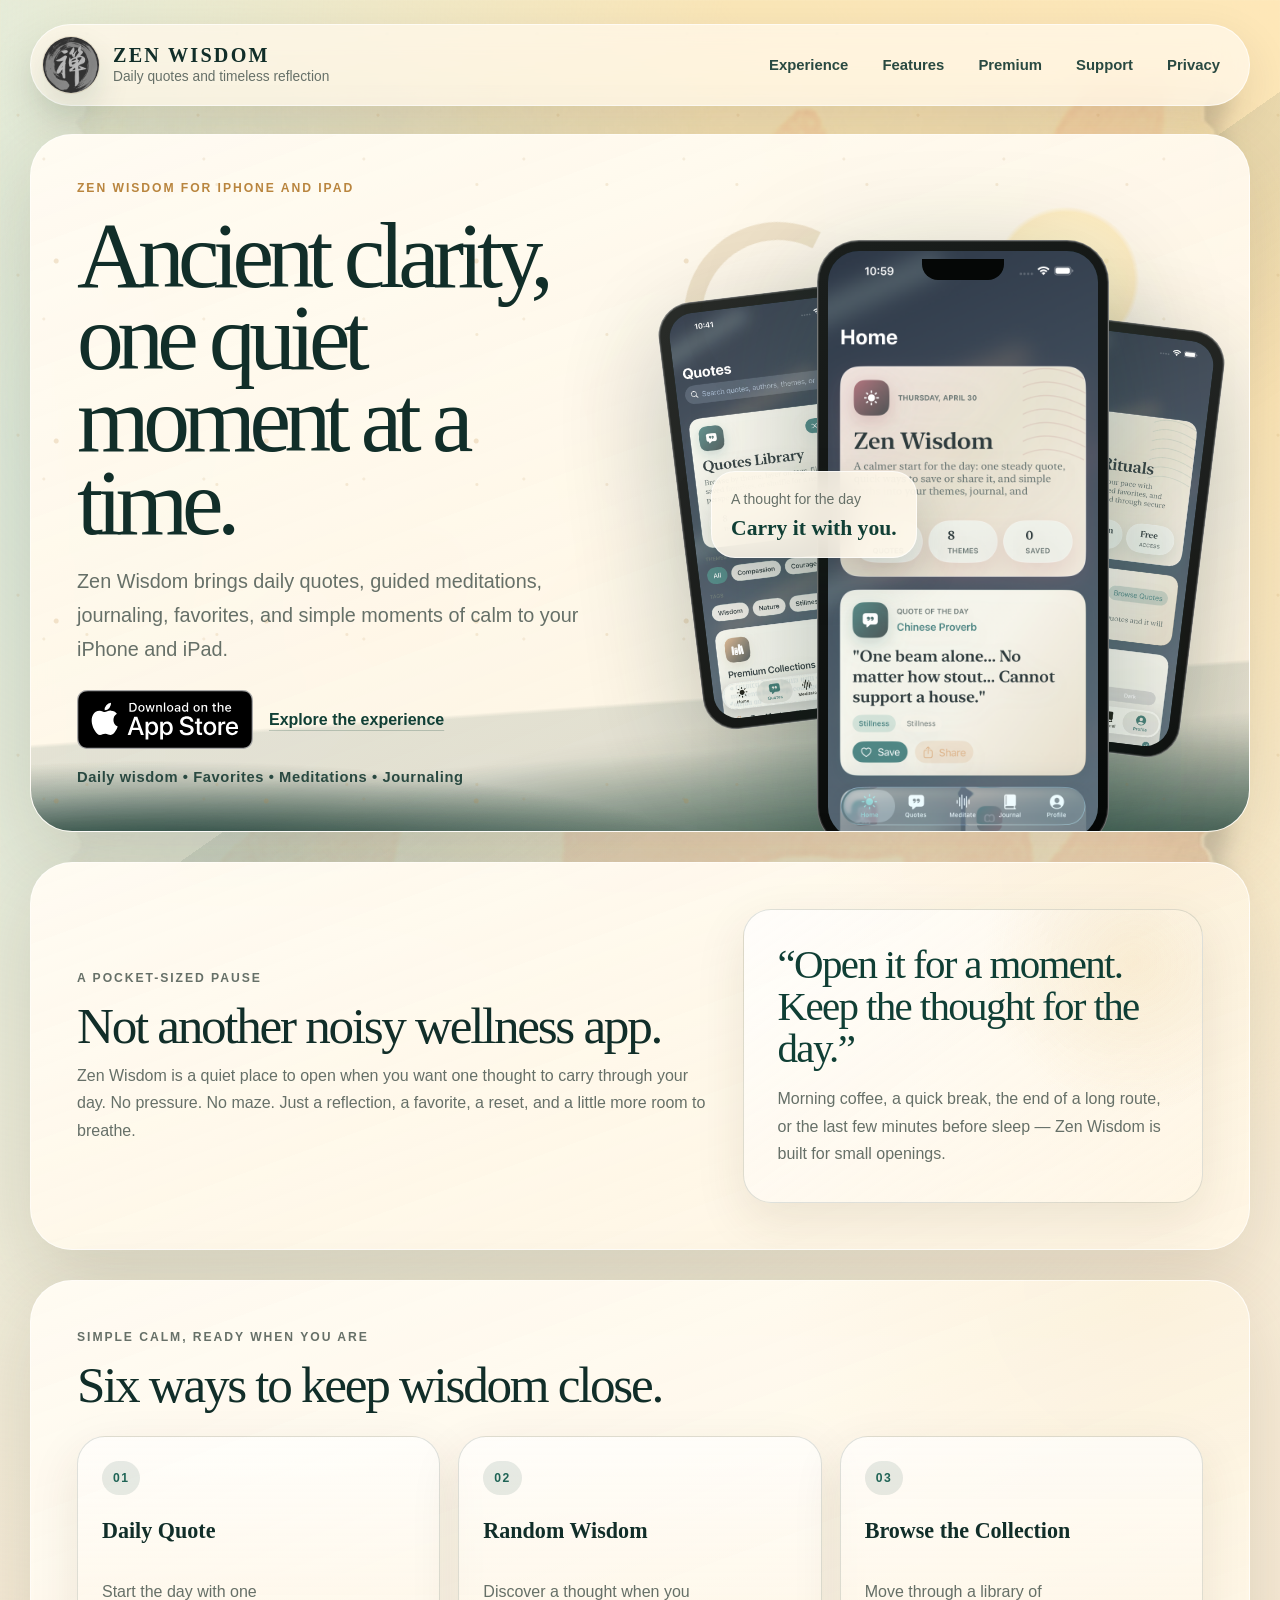
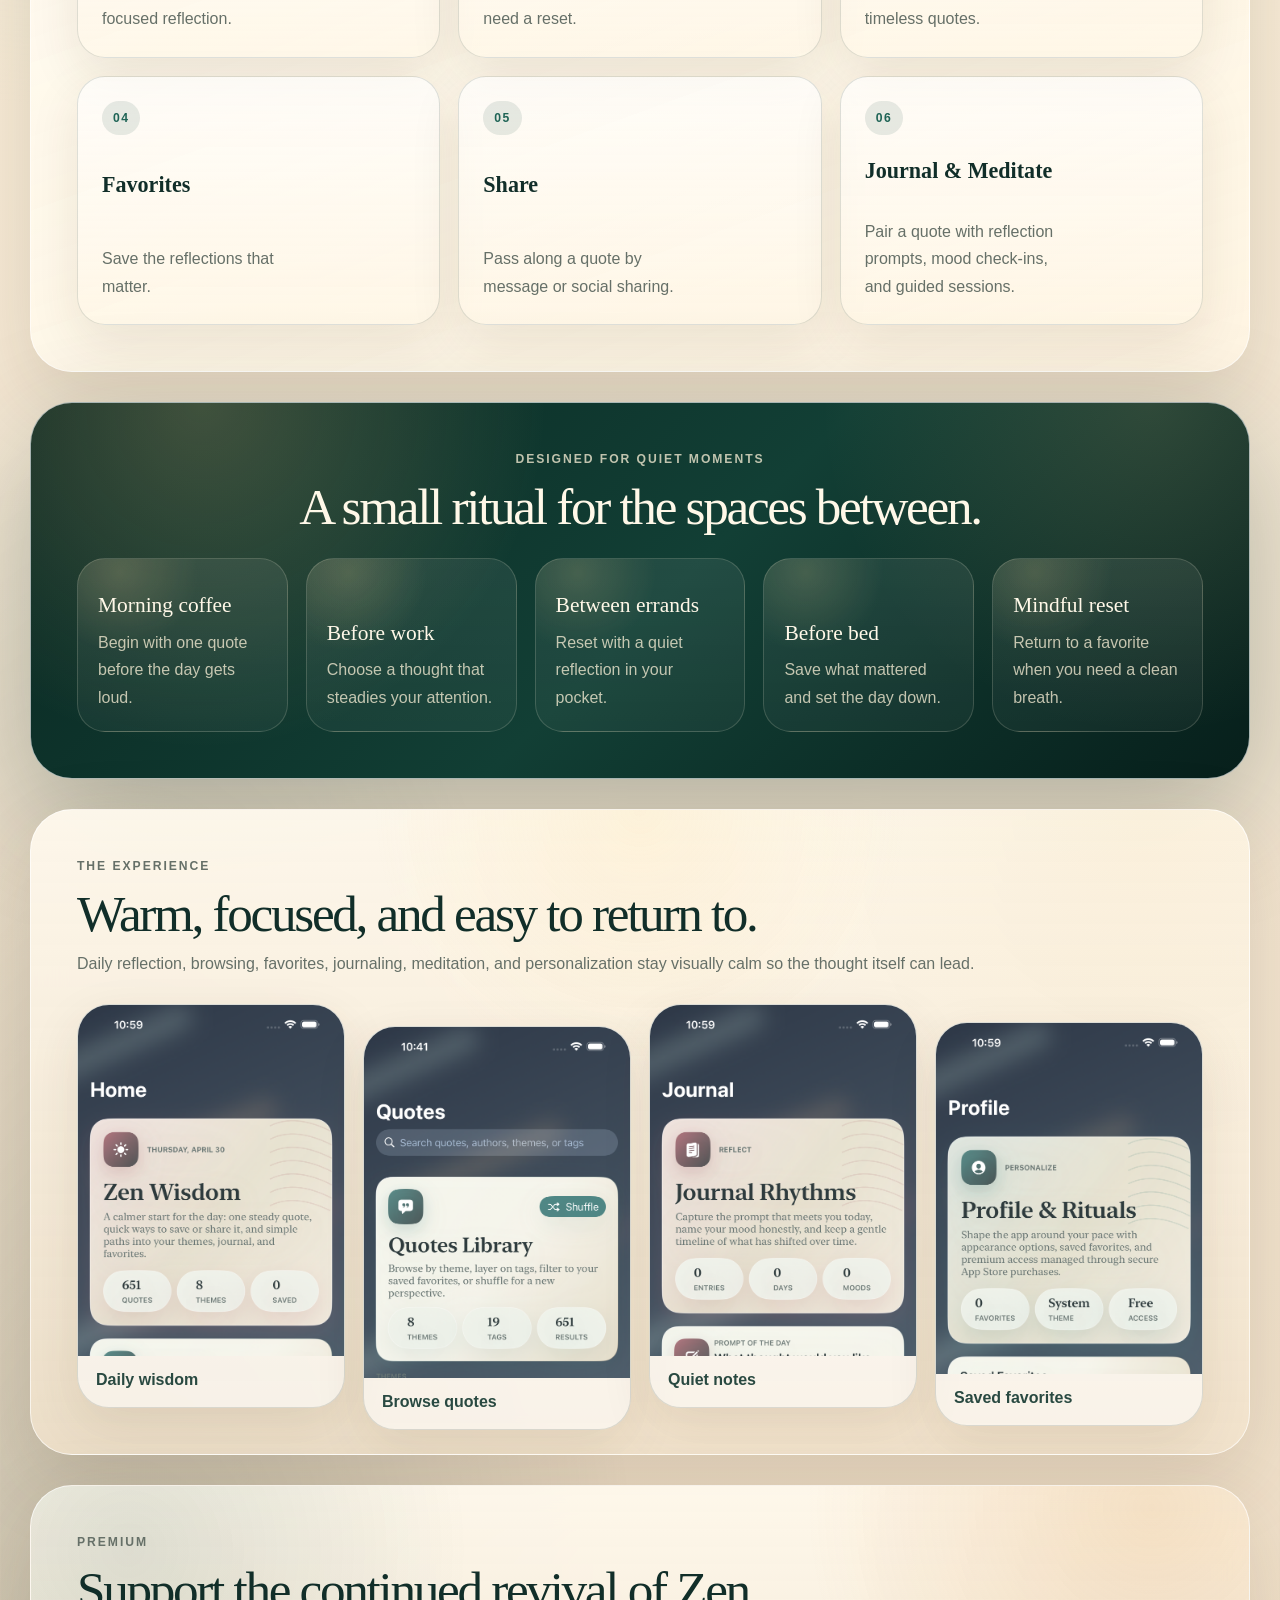
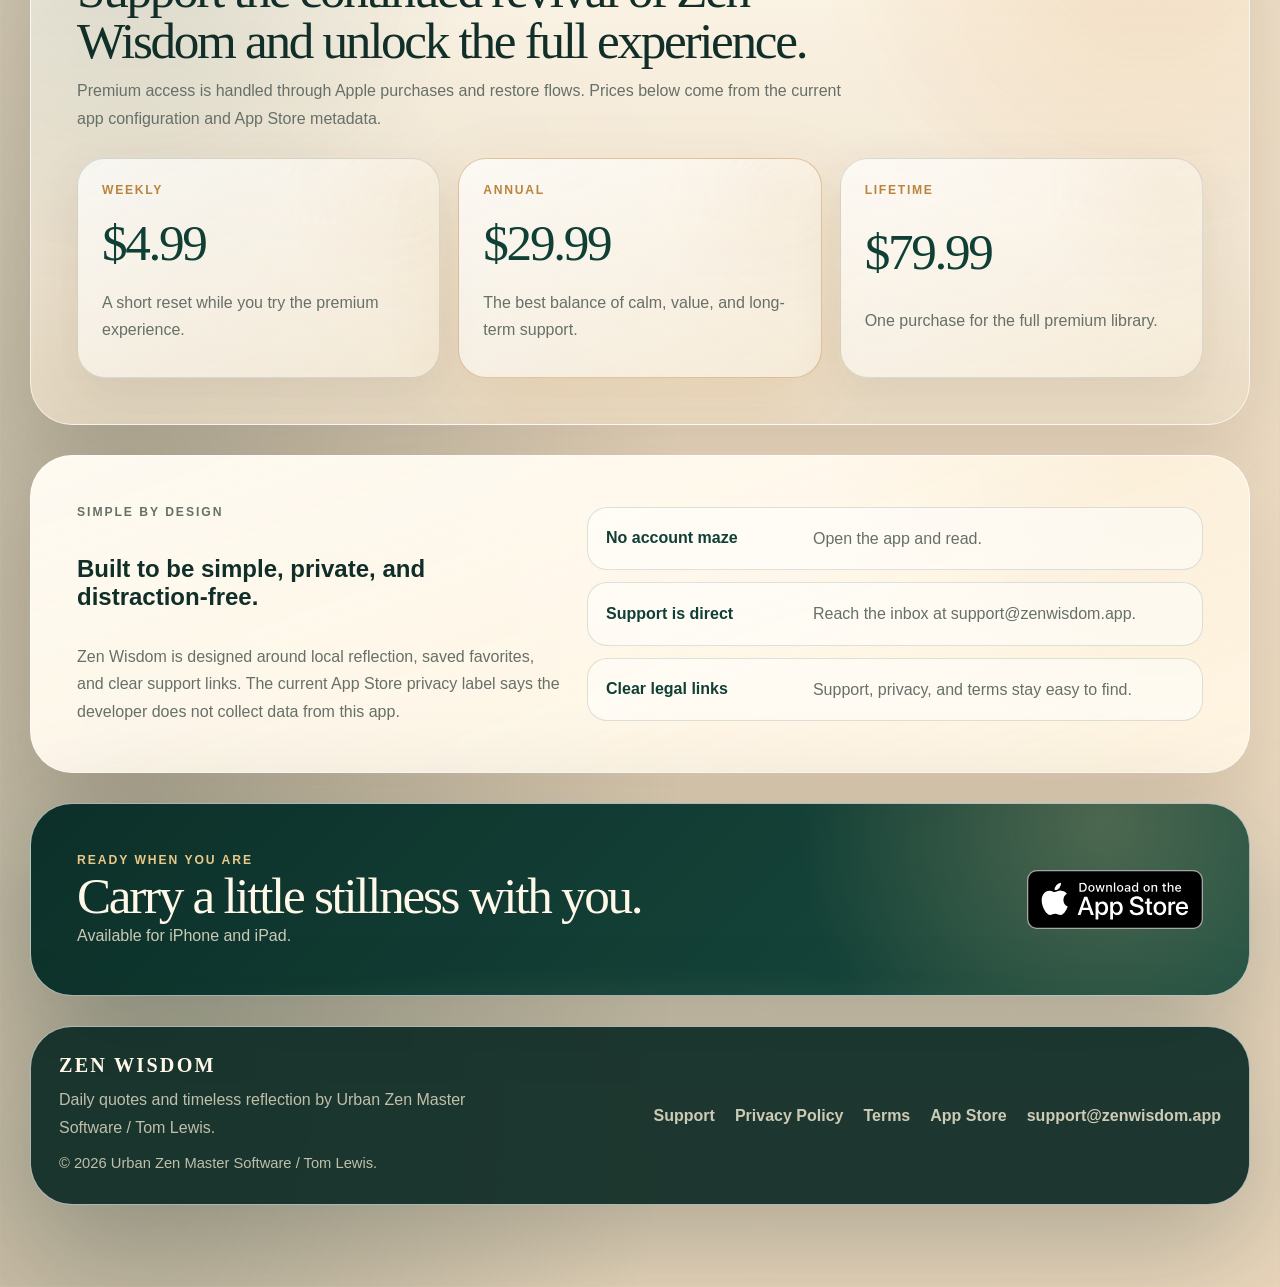
==== commit 9e4c02a2: "Fix Zen Wisdom social preview card" ====
--- a/index.html
+++ b/index.html
@@ -4,23 +4,24 @@
   <meta charset="utf-8">
   <meta name="viewport" content="width=device-width, initial-scale=1">
   <title>Zen Wisdom — Daily Quotes &amp; Timeless Reflection</title>
-  <meta name="description" content="Carry timeless Zen reflections with you. Zen Wisdom brings daily quotes, favorites, random wisdom, and quiet moments of calm to iPhone, iPad, and Apple Watch.">
+  <meta name="description" content="Zen Wisdom is a calmer daily practice for quotes, guided meditations, journaling, favorites, and small mindful resets on iPhone and iPad.">
   <link rel="canonical" href="https://zenwisdom.app/">
   <meta name="apple-itunes-app" content="app-id=414329570">
   <meta property="og:site_name" content="Zen Wisdom">
-  <meta property="og:title" content="Zen Wisdom — Ancient clarity, one quiet moment at a time.">
-  <meta property="og:description" content="A quiet daily wisdom app for reflection, favorites, random quotes, and mindful pauses on iPhone, iPad, and Apple Watch.">
+  <meta property="og:title" content="Zen Wisdom — A calmer daily pause.">
+  <meta property="og:description" content="Daily quotes, guided meditations, journaling, favorites, and small mindful resets on iPhone and iPad.">
   <meta property="og:type" content="website">
   <meta property="og:url" content="https://zenwisdom.app/">
-  <meta property="og:image" content="https://zenwisdom.app/screenshots/zenwisdom-social-card.png">
+  <meta property="og:image" content="https://zenwisdom.app/screenshots/zenwisdom-facebook-2-06.png">
+<meta property="og:image:secure_url" content="https://zenwisdom.app/screenshots/zenwisdom-facebook-2-06.png">
   <meta property="og:image:type" content="image/png">
   <meta property="og:image:width" content="1200">
   <meta property="og:image:height" content="630">
-  <meta property="og:image:alt" content="Zen Wisdom social preview with the app icon, feature highlights, and a real app screenshot.">
+  <meta property="og:image:alt" content="Zen Wisdom social preview showing the refreshed app with daily quotes, journaling, and meditation.">
   <meta name="twitter:card" content="summary_large_image">
-  <meta name="twitter:title" content="Zen Wisdom — Ancient clarity, one quiet moment at a time.">
-  <meta name="twitter:description" content="A quiet daily wisdom app for reflection, favorites, random quotes, and mindful pauses on iPhone, iPad, and Apple Watch.">
-  <meta name="twitter:image" content="https://zenwisdom.app/screenshots/zenwisdom-social-card.png">
+  <meta name="twitter:title" content="Zen Wisdom — A calmer daily pause.">
+  <meta name="twitter:description" content="Daily quotes, guided meditations, journaling, favorites, and small mindful resets on iPhone and iPad.">
+  <meta name="twitter:image" content="https://zenwisdom.app/screenshots/zenwisdom-facebook-2-06.png">
   <link rel="icon" href="assets/icon-256.png" sizes="256x256">
   <link rel="apple-touch-icon" href="assets/icon-256.png">
   <link rel="manifest" href="site.webmanifest">
@@ -48,16 +49,16 @@
     <main>
       <section class="hero hero-grid" aria-labelledby="hero-title">
         <div class="hero-copy">
-          <p class="eyebrow">Zen Wisdom for iPhone, iPad, and Apple Watch</p>
+          <p class="eyebrow">Zen Wisdom for iPhone and iPad</p>
           <h1 id="hero-title">Ancient clarity, one quiet moment at a time.</h1>
-          <p class="lede">Zen Wisdom brings timeless reflections, daily quotes, favorites, and simple moments of calm to your iPhone, iPad, and Apple Watch.</p>
+          <p class="lede">Zen Wisdom brings daily quotes, guided meditations, journaling, favorites, and simple moments of calm to your iPhone and iPad.</p>
           <div class="store-actions" aria-label="Download Zen Wisdom">
             <a class="app-store-badge" href="https://apps.apple.com/us/app/zen-wisdom/id414329570" aria-label="Download Zen Wisdom on the App Store">
               <img src="assets/download-on-app-store.svg" alt="Download on the App Store" width="119.664" height="40">
             </a>
             <a class="text-link" href="#experience">Explore the experience</a>
           </div>
-          <p class="trust-line">Daily wisdom • Favorites • Random reflections • Apple Watch support</p>
+          <p class="trust-line">Daily wisdom • Favorites • Meditations • Journaling</p>
         </div>
 
         <div class="hero-art" aria-label="Zen Wisdom app screenshots">
@@ -124,8 +125,8 @@
           </article>
           <article class="feature-tile">
             <span class="tile-mark">06</span>
-            <h3>Apple Watch</h3>
-            <p>Keep wisdom close without opening your phone.</p>
+            <h3>Journal & Meditate</h3>
+            <p>Pair a quote with reflection prompts, mood check-ins, and guided sessions.</p>
           </article>
         </div>
       </section>
@@ -163,7 +164,7 @@
         <div class="section-heading">
           <p class="eyebrow">The experience</p>
           <h2 id="screenshots-title">Warm, focused, and easy to return to.</h2>
-          <p>Daily reflection, browsing, favorites, journaling, and personalization stay visually calm so the thought itself can lead.</p>
+          <p>Daily reflection, browsing, favorites, journaling, meditation, and personalization stay visually calm so the thought itself can lead.</p>
         </div>
         <div class="screenshot-wall">
           <figure>
@@ -227,7 +228,7 @@
         <div>
           <p class="eyebrow">Ready when you are</p>
           <h2 id="final-cta-title">Carry a little stillness with you.</h2>
-          <p>Available for iPhone, iPad, and Apple Watch.</p>
+          <p>Available for iPhone and iPad.</p>
         </div>
         <a class="app-store-badge" href="https://apps.apple.com/us/app/zen-wisdom/id414329570" aria-label="Download Zen Wisdom on the App Store">
           <img src="assets/download-on-app-store.svg" alt="Download on the App Store" width="119.664" height="40">
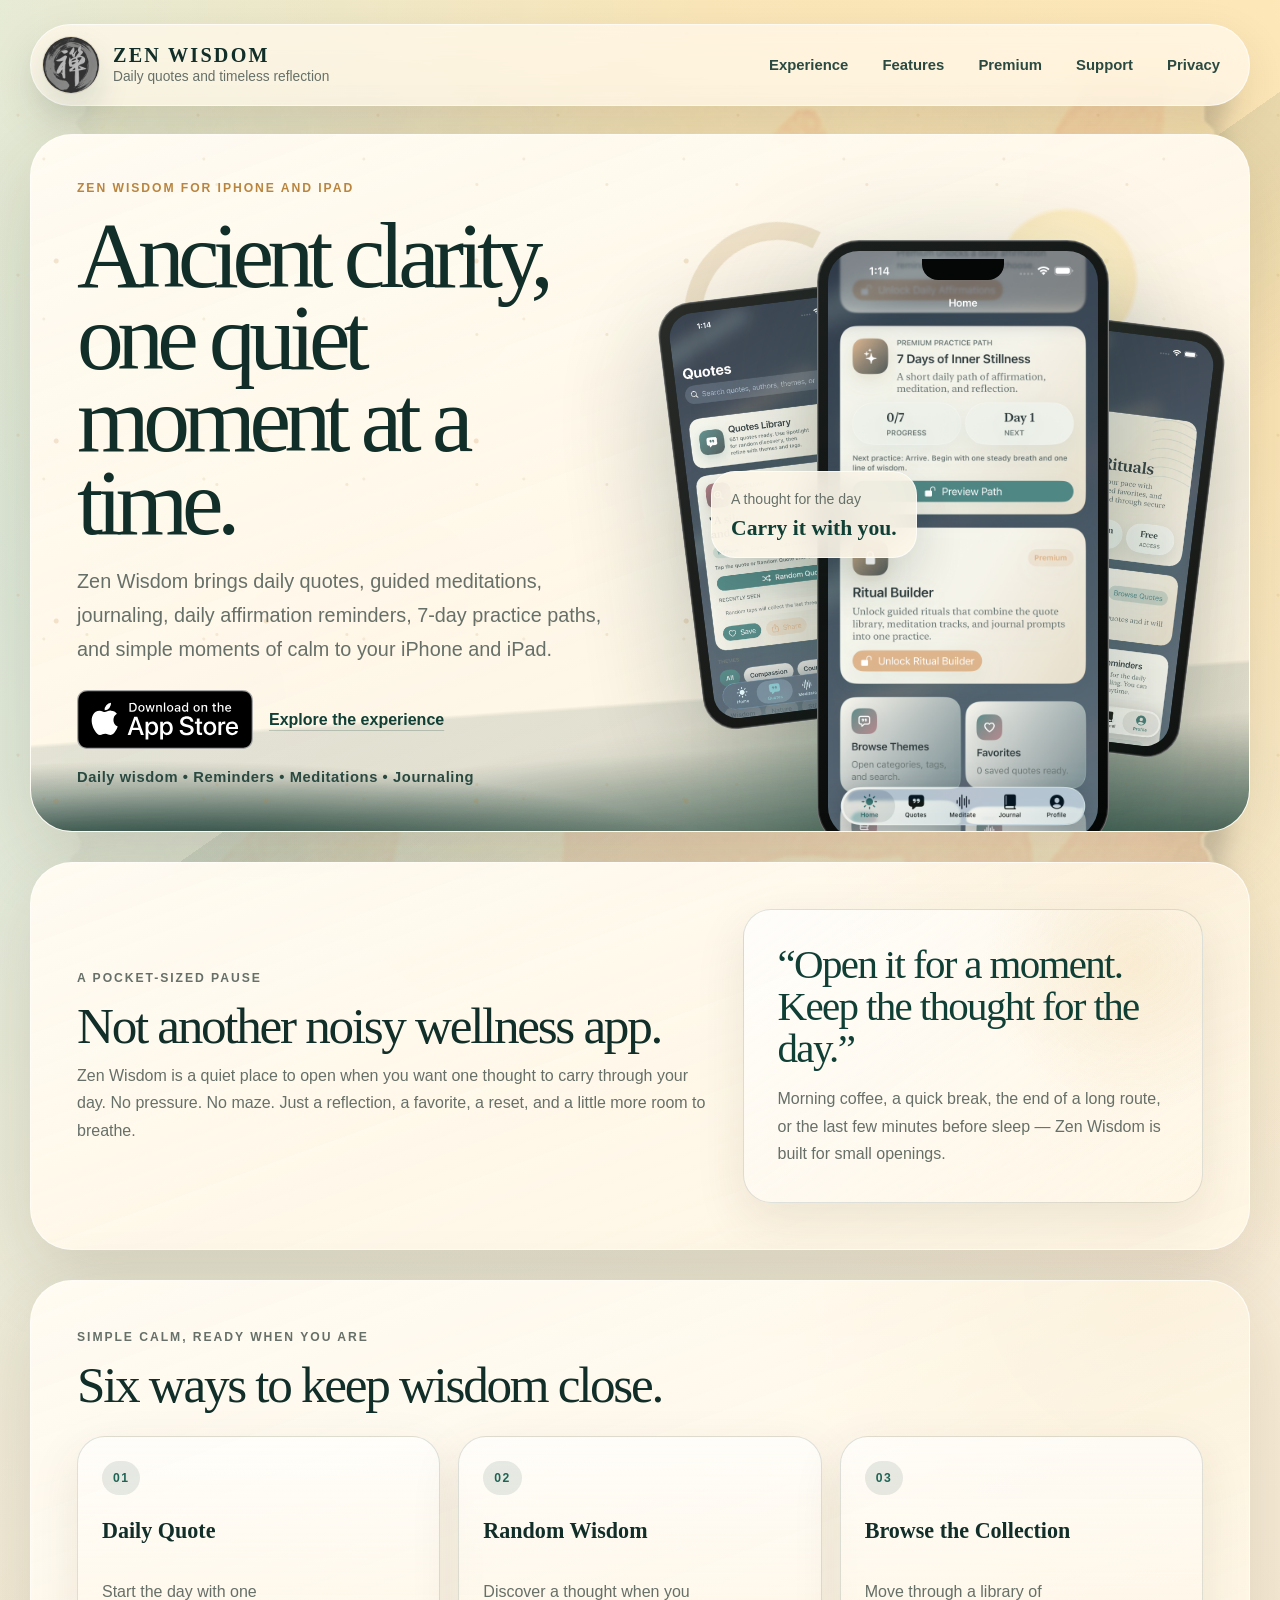
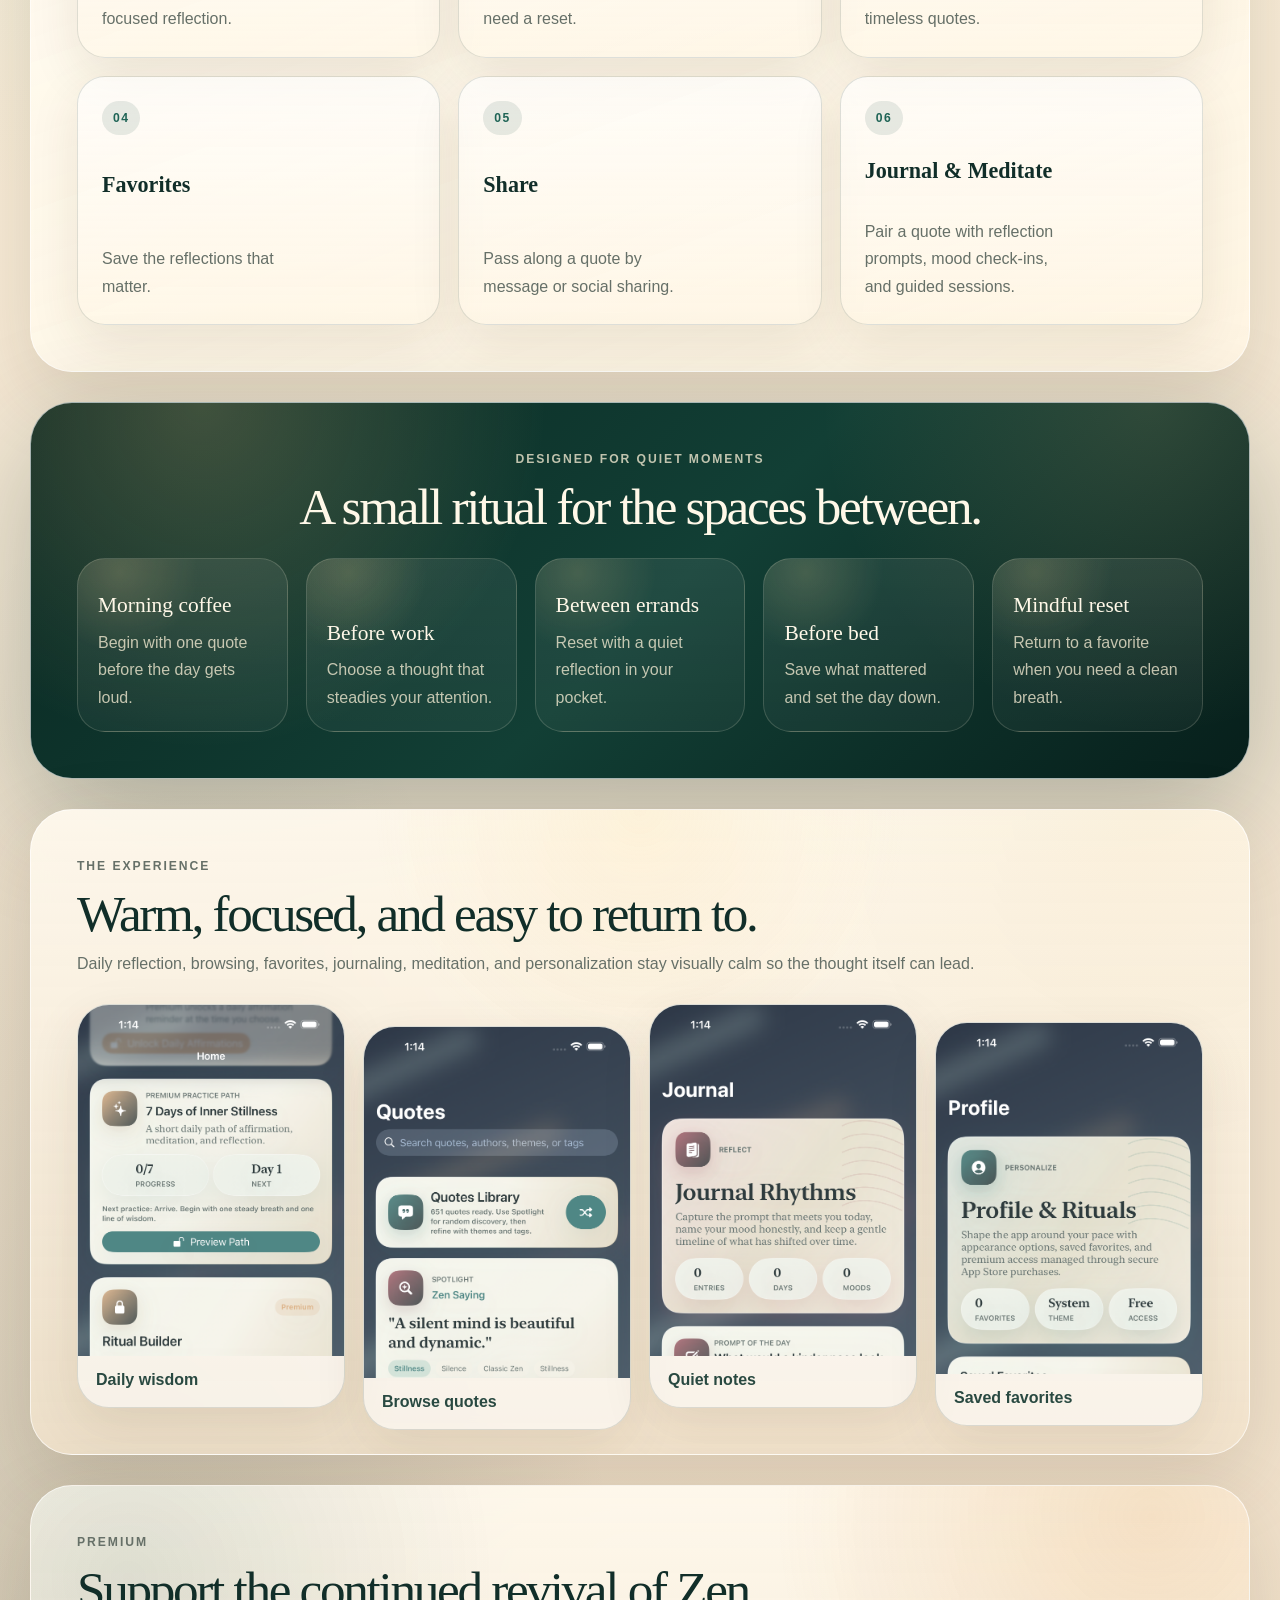
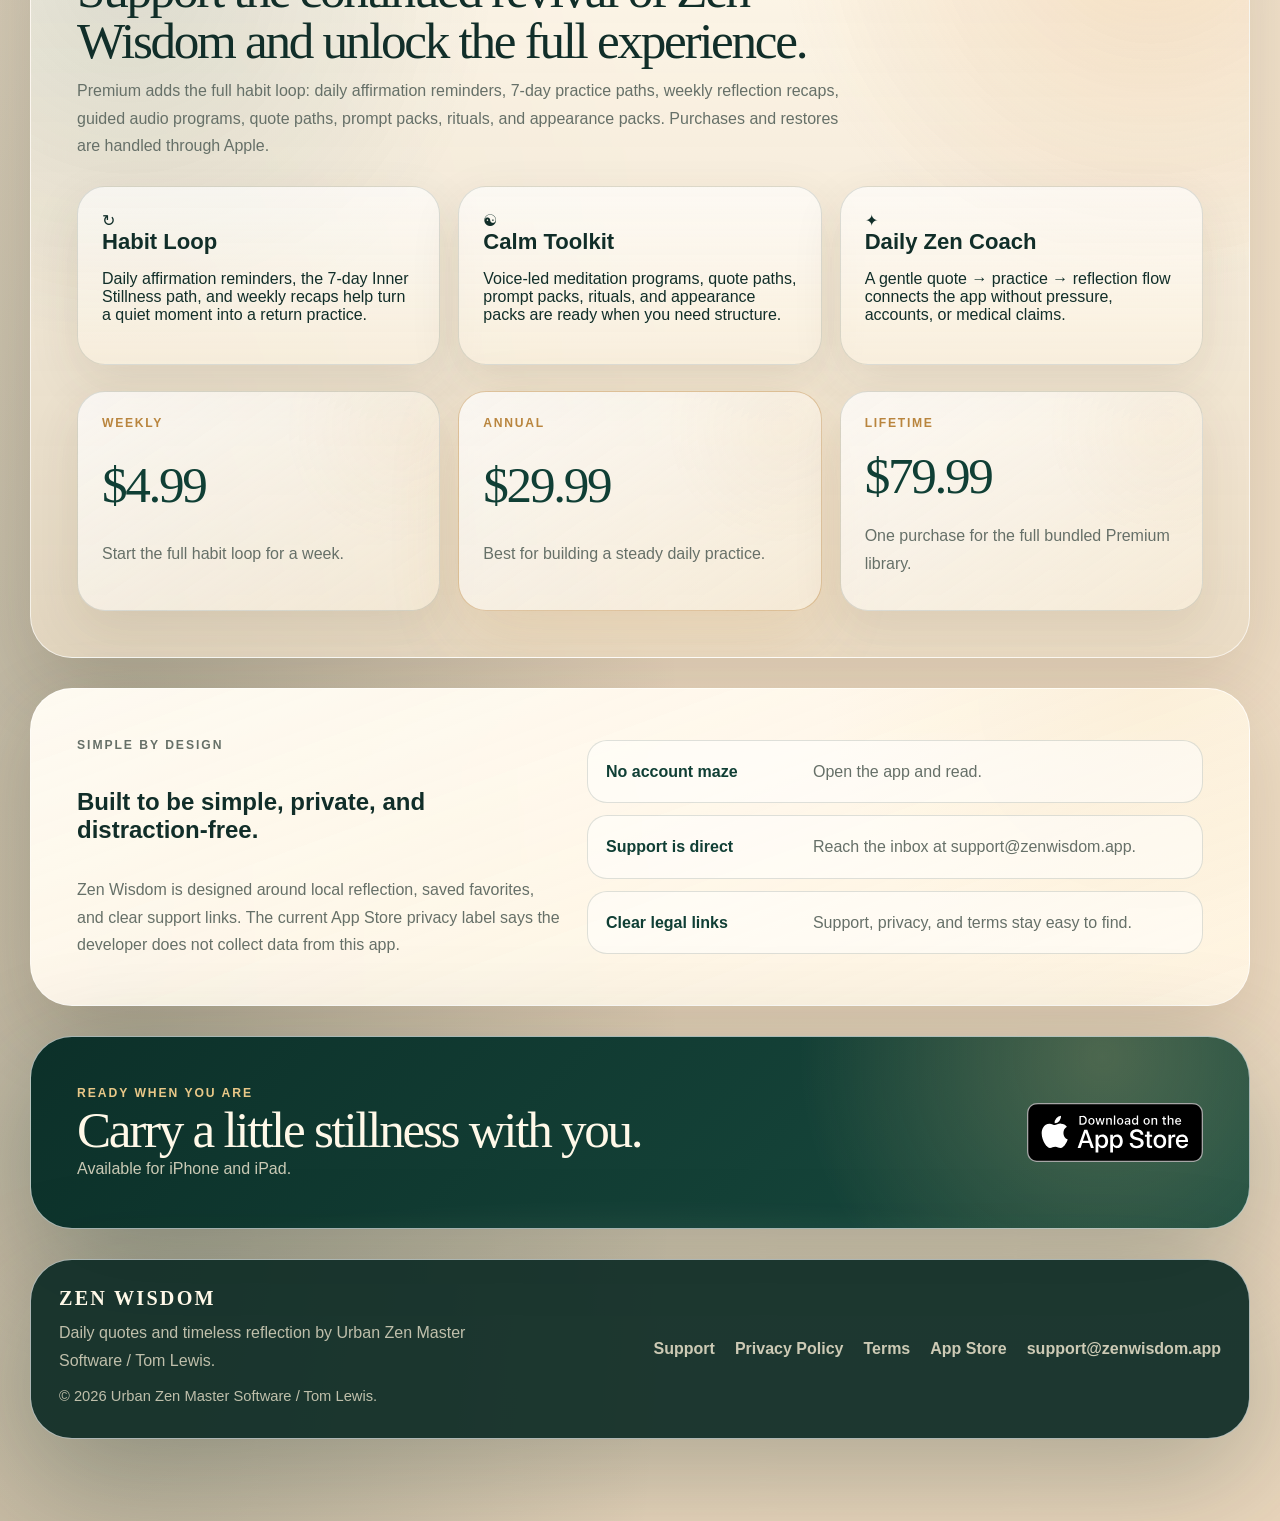
==== commit df58f70e: "Update 2.07 premium conversion site copy" ====
--- a/index.html
+++ b/index.html
@@ -9,19 +9,19 @@
   <meta name="apple-itunes-app" content="app-id=414329570">
   <meta property="og:site_name" content="Zen Wisdom">
   <meta property="og:title" content="Zen Wisdom — A calmer daily pause.">
-  <meta property="og:description" content="Daily quotes, guided meditations, journaling, favorites, and small mindful resets on iPhone and iPad.">
+  <meta property="og:description" content="Daily quotes, guided meditations, journaling, affirmation reminders, 7-day practice paths, and reflection recaps on iPhone and iPad.">
   <meta property="og:type" content="website">
   <meta property="og:url" content="https://zenwisdom.app/">
-  <meta property="og:image" content="https://zenwisdom.app/screenshots/zenwisdom-facebook-2-06.png">
-<meta property="og:image:secure_url" content="https://zenwisdom.app/screenshots/zenwisdom-facebook-2-06.png">
+  <meta property="og:image" content="https://zenwisdom.app/screenshots/zenwisdom-facebook-2-07.png">
+<meta property="og:image:secure_url" content="https://zenwisdom.app/screenshots/zenwisdom-facebook-2-07.png">
   <meta property="og:image:type" content="image/png">
   <meta property="og:image:width" content="1200">
   <meta property="og:image:height" content="630">
   <meta property="og:image:alt" content="Zen Wisdom social preview showing the refreshed app with daily quotes, journaling, and meditation.">
   <meta name="twitter:card" content="summary_large_image">
   <meta name="twitter:title" content="Zen Wisdom — A calmer daily pause.">
-  <meta name="twitter:description" content="Daily quotes, guided meditations, journaling, favorites, and small mindful resets on iPhone and iPad.">
-  <meta name="twitter:image" content="https://zenwisdom.app/screenshots/zenwisdom-facebook-2-06.png">
+  <meta name="twitter:description" content="Daily quotes, guided meditations, journaling, affirmation reminders, 7-day practice paths, and reflection recaps on iPhone and iPad.">
+  <meta name="twitter:image" content="https://zenwisdom.app/screenshots/zenwisdom-facebook-2-07.png">
   <link rel="icon" href="assets/icon-256.png" sizes="256x256">
   <link rel="apple-touch-icon" href="assets/icon-256.png">
   <link rel="manifest" href="site.webmanifest">
@@ -51,14 +51,14 @@
         <div class="hero-copy">
           <p class="eyebrow">Zen Wisdom for iPhone and iPad</p>
           <h1 id="hero-title">Ancient clarity, one quiet moment at a time.</h1>
-          <p class="lede">Zen Wisdom brings daily quotes, guided meditations, journaling, favorites, and simple moments of calm to your iPhone and iPad.</p>
+          <p class="lede">Zen Wisdom brings daily quotes, guided meditations, journaling, daily affirmation reminders, 7-day practice paths, and simple moments of calm to your iPhone and iPad.</p>
           <div class="store-actions" aria-label="Download Zen Wisdom">
             <a class="app-store-badge" href="https://apps.apple.com/us/app/zen-wisdom/id414329570" aria-label="Download Zen Wisdom on the App Store">
               <img src="assets/download-on-app-store.svg" alt="Download on the App Store" width="119.664" height="40">
             </a>
             <a class="text-link" href="#experience">Explore the experience</a>
           </div>
-          <p class="trust-line">Daily wisdom • Favorites • Meditations • Journaling</p>
+          <p class="trust-line">Daily wisdom • Reminders • Meditations • Journaling</p>
         </div>
 
         <div class="hero-art" aria-label="Zen Wisdom app screenshots">
@@ -190,23 +190,40 @@
         <div class="section-heading narrow">
           <p class="eyebrow">Premium</p>
           <h2 id="premium-title">Support the continued revival of Zen Wisdom and unlock the full experience.</h2>
-          <p>Premium access is handled through Apple purchases and restore flows. Prices below come from the current app configuration and App Store metadata.</p>
+          <p>Premium adds the full habit loop: daily affirmation reminders, 7-day practice paths, weekly reflection recaps, guided audio programs, quote paths, prompt packs, rituals, and appearance packs. Purchases and restores are handled through Apple.</p>
+        </div>
+        <div class="premium-grid feature-grid" aria-label="Premium habit loop">
+          <article class="feature-card">
+            <span class="icon-dot">↻</span>
+            <h3>Habit Loop</h3>
+            <p>Daily affirmation reminders, the 7-day Inner Stillness path, and weekly recaps help turn a quiet moment into a return practice.</p>
+          </article>
+          <article class="feature-card">
+            <span class="icon-dot">☯</span>
+            <h3>Calm Toolkit</h3>
+            <p>Voice-led meditation programs, quote paths, prompt packs, rituals, and appearance packs are ready when you need structure.</p>
+          </article>
+          <article class="feature-card">
+            <span class="icon-dot">✦</span>
+            <h3>Daily Zen Coach</h3>
+            <p>A gentle quote → practice → reflection flow connects the app without pressure, accounts, or medical claims.</p>
+          </article>
         </div>
         <div class="plans-grid" aria-label="Premium options">
           <article class="plan-card">
             <span>Weekly</span>
             <strong>$4.99</strong>
-            <p>A short reset while you try the premium experience.</p>
+            <p>Start the full habit loop for a week.</p>
           </article>
           <article class="plan-card recommended">
             <span>Annual</span>
             <strong>$29.99</strong>
-            <p>The best balance of calm, value, and long-term support.</p>
+            <p>Best for building a steady daily practice.</p>
           </article>
           <article class="plan-card">
             <span>Lifetime</span>
             <strong>$79.99</strong>
-            <p>One purchase for the full premium library.</p>
+            <p>One purchase for the full bundled Premium library.</p>
           </article>
         </div>
       </section>
